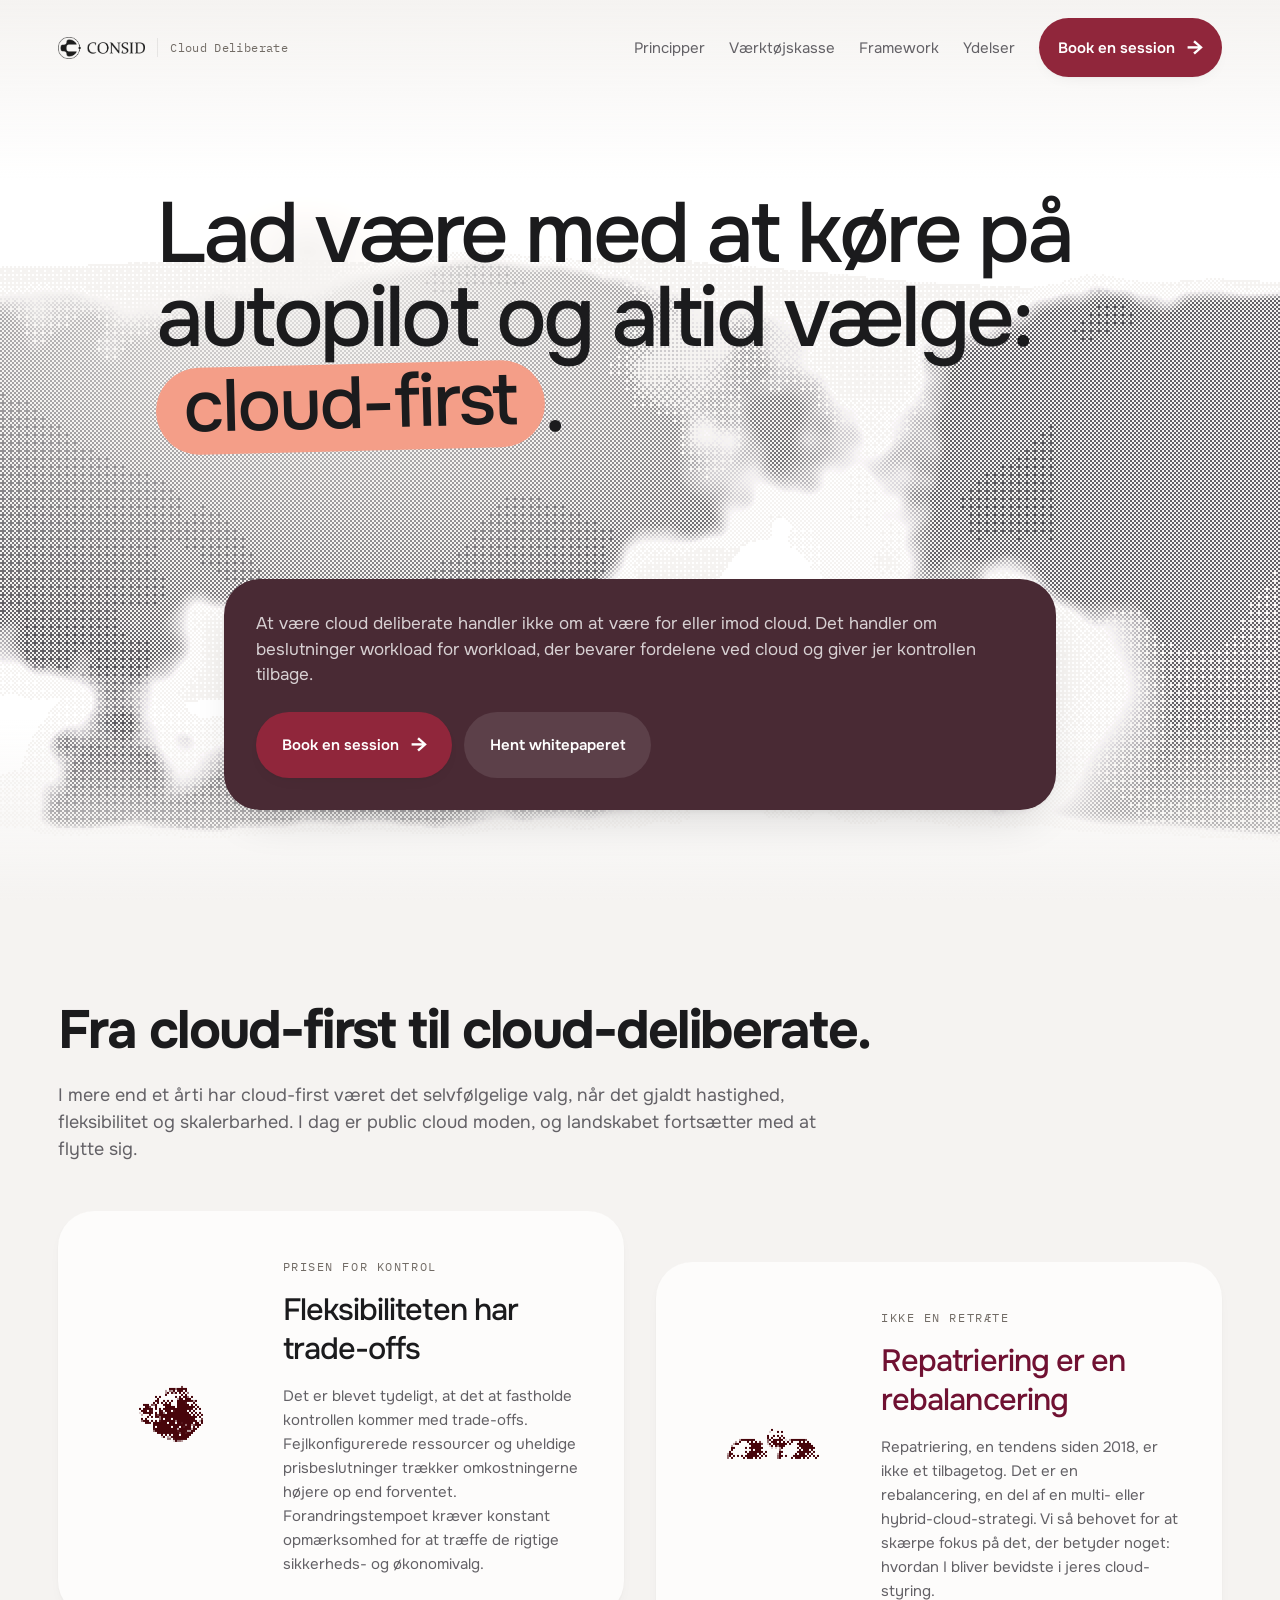
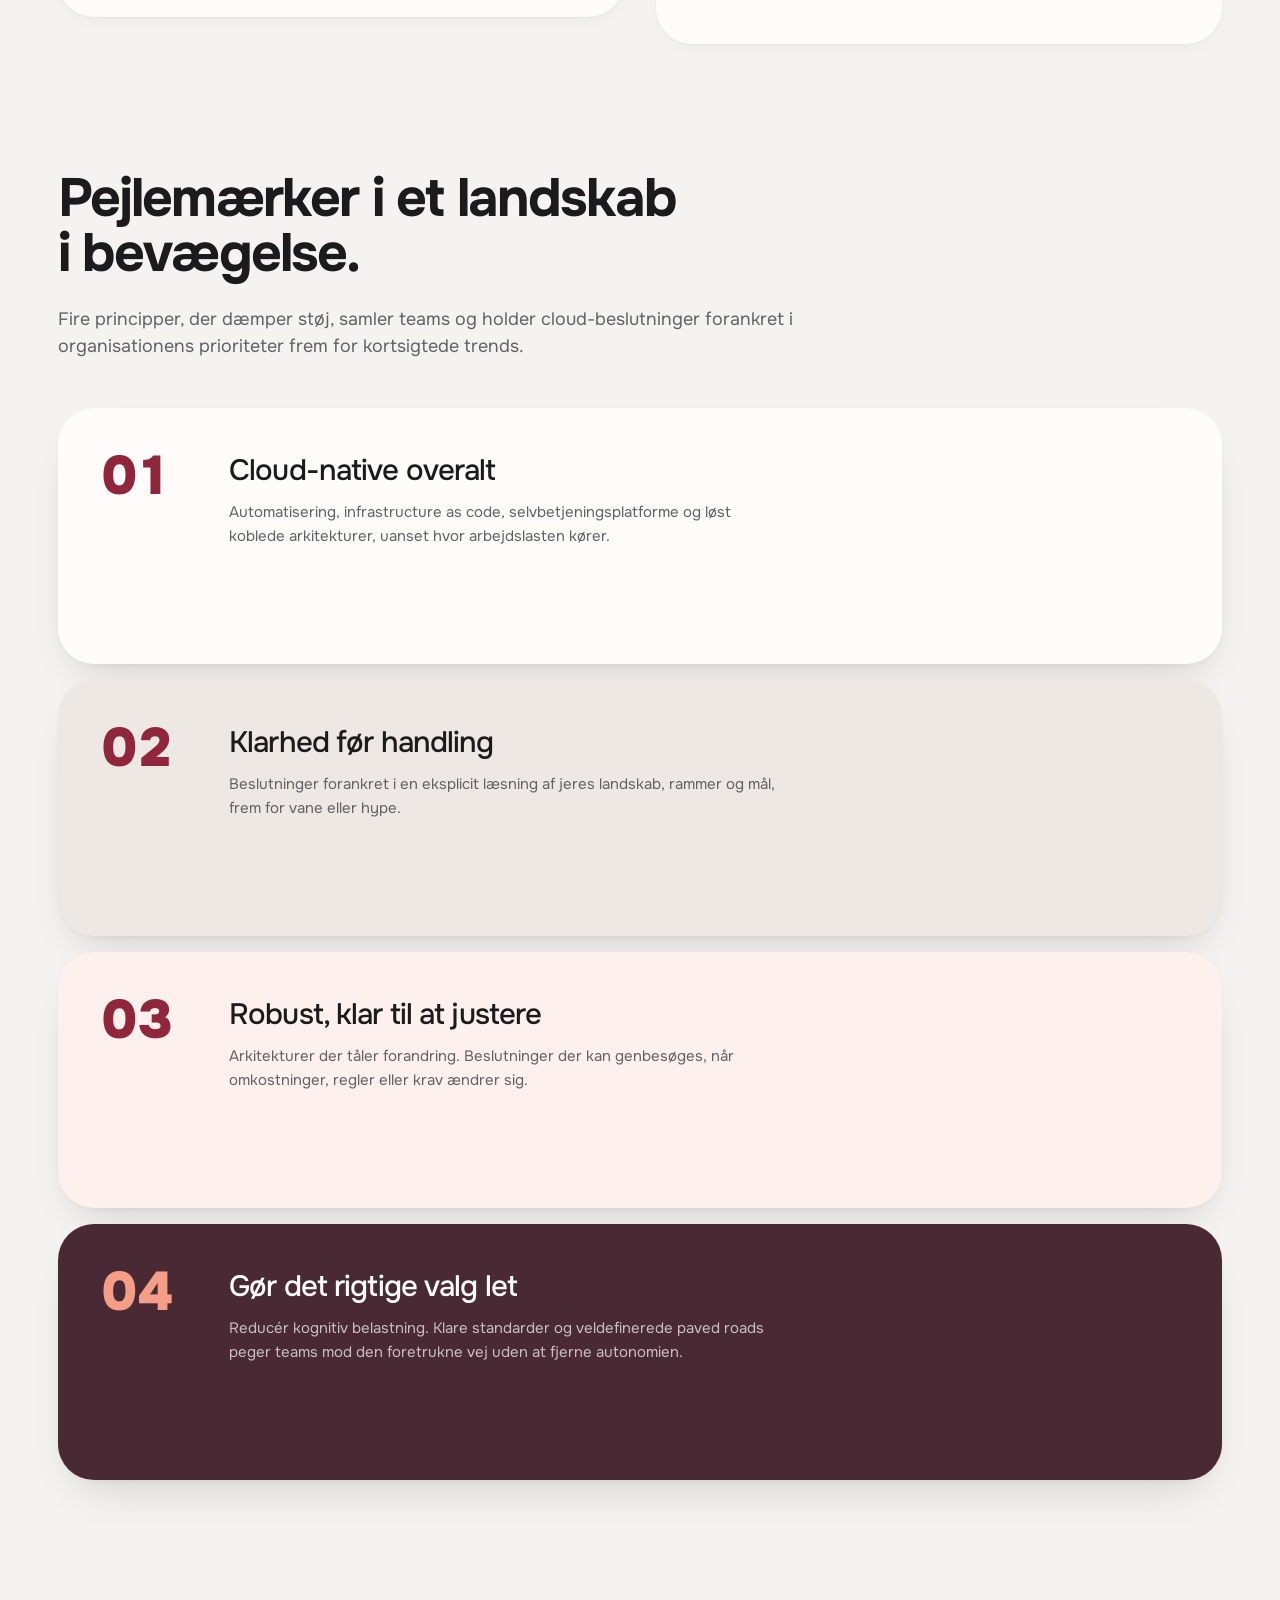
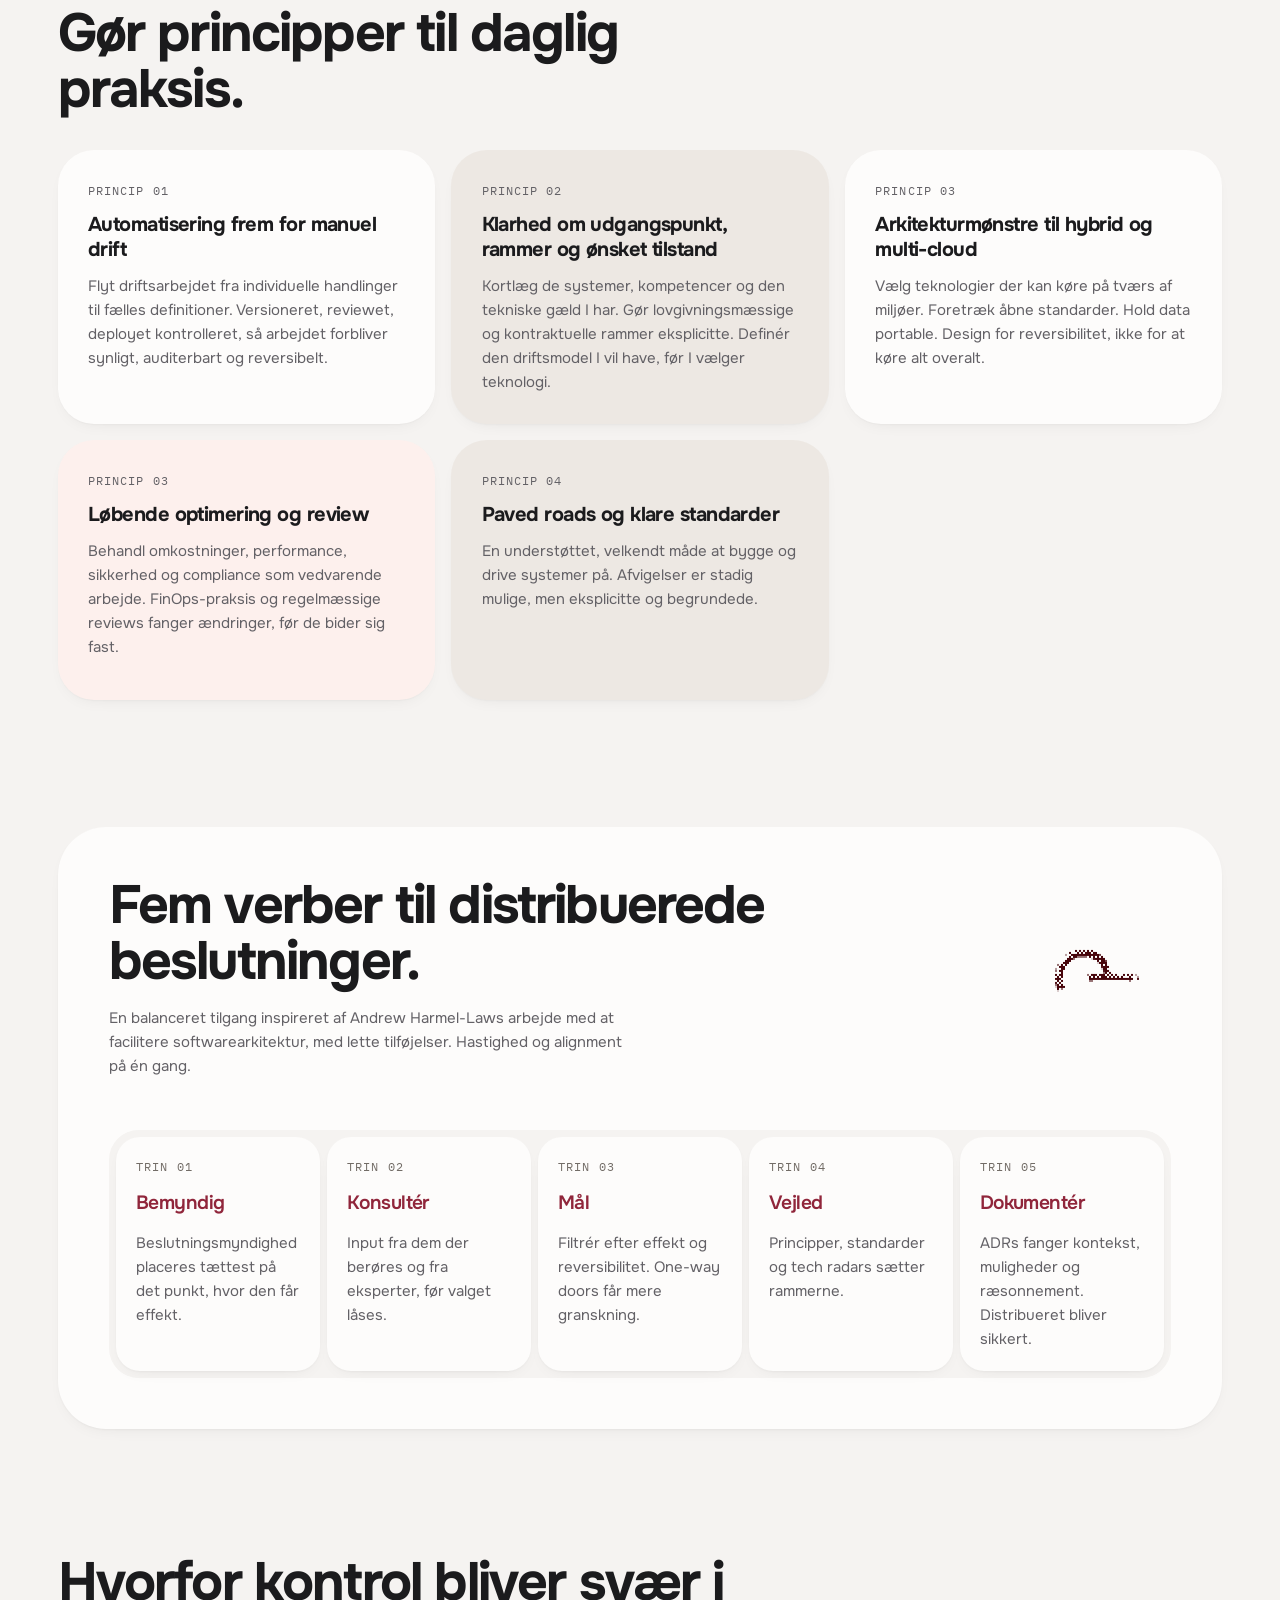
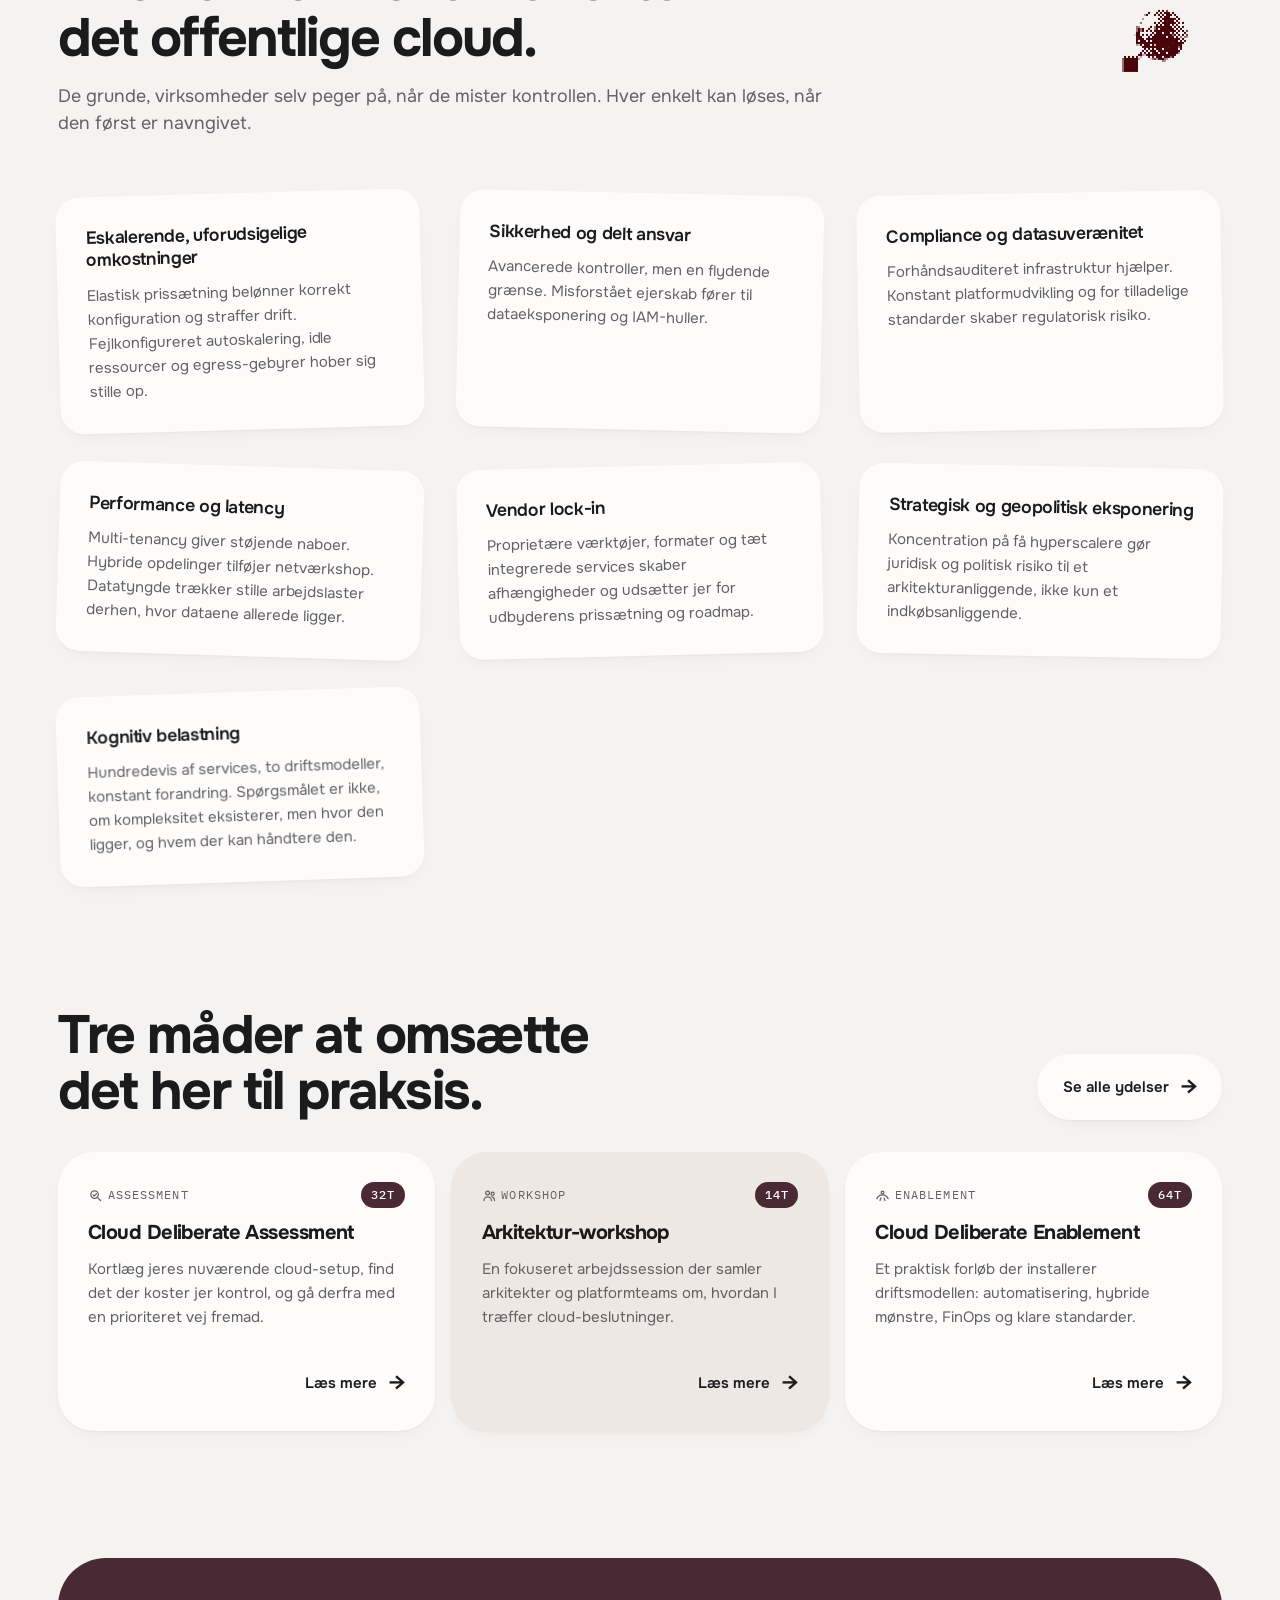
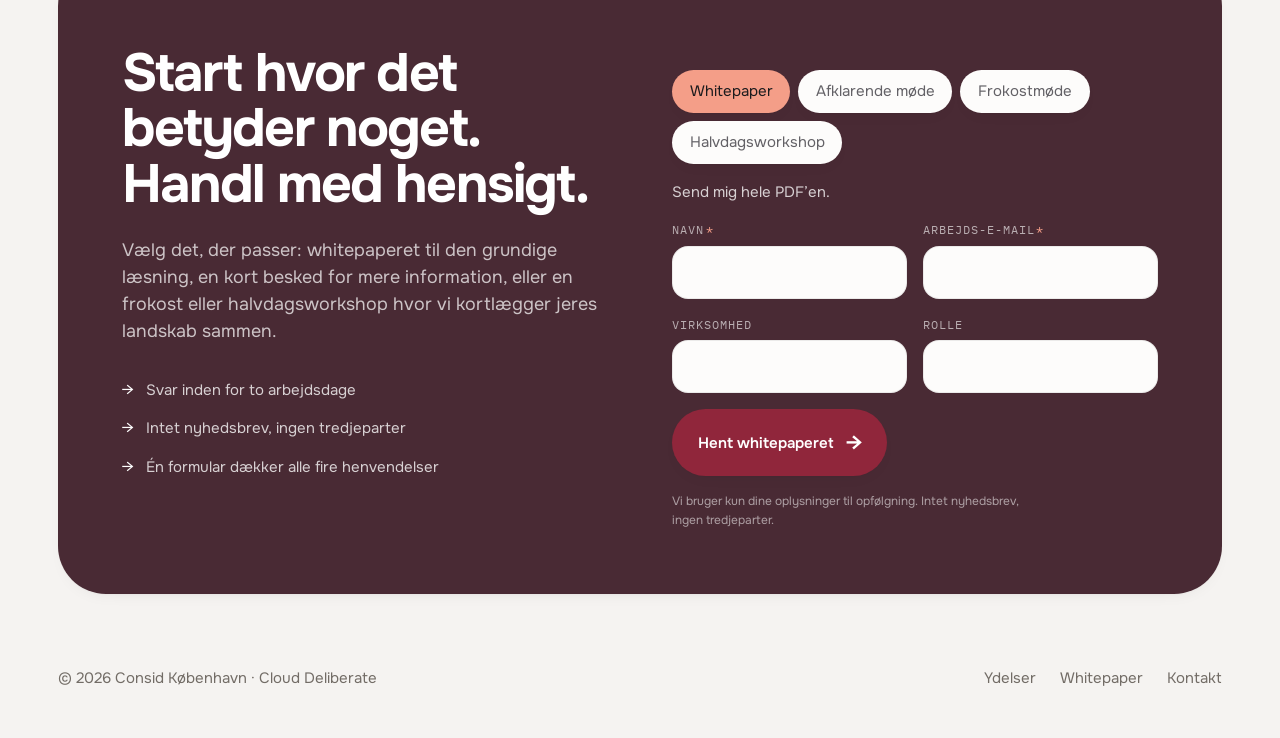
==== index.html @ 61dc0bea "Route every whitepaper link through the lead form The hero button and all five footer links pointed " ====
<!doctype html>
<html lang="da">
<head>
<meta charset="utf-8">
<title>Cloud Deliberate — Consid</title>
<meta name="description" content="At være cloud deliberate handler ikke om at være for eller imod cloud. Det handler om beslutninger workload for workload, der bevarer fordelene ved cloud og giver jer kontrollen tilbage.">
<meta name="viewport" content="width=device-width, initial-scale=1">
<meta name="robots" content="noindex,nofollow">
<link rel="canonical" href="https://frijec.github.io/cloud-deliberate/">
<link rel="icon" type="image/png" href="assets/favicon.png">
<meta name="theme-color" content="#492A34">
<meta property="og:type" content="website">
<meta property="og:site_name" content="Consid">
<meta property="og:title" content="Cloud Deliberate — Consid">
<meta property="og:description" content="At være cloud deliberate handler ikke om at være for eller imod cloud. Det handler om beslutninger workload for workload, der bevarer fordelene ved cloud og giver jer kontrollen tilbage.">
<meta property="og:url" content="https://frijec.github.io/cloud-deliberate/">
<meta property="og:image" content="https://frijec.github.io/cloud-deliberate/assets/og/home.png">
<meta property="og:image:width" content="1200">
<meta property="og:image:height" content="630">
<meta property="og:image:alt" content="Cloud Deliberate — et Consid Denmark-initiativ">
<meta property="og:locale" content="da_DK">
<meta name="twitter:card" content="summary_large_image">
<meta name="twitter:title" content="Cloud Deliberate — Consid">
<meta name="twitter:description" content="At være cloud deliberate handler ikke om at være for eller imod cloud. Det handler om beslutninger workload for workload, der bevarer fordelene ved cloud og giver jer kontrollen tilbage.">
<meta name="twitter:image" content="https://frijec.github.io/cloud-deliberate/assets/og/home.png">
<link rel="preconnect" href="https://fonts.googleapis.com">
<link rel="preconnect" href="https://fonts.gstatic.com" crossorigin>
<link href="https://fonts.googleapis.com/css2?family=Onest:wght@400;500;600;700;900&family=EB+Garamond:wght@500;600&family=IBM+Plex+Mono:wght@400;500&display=swap" rel="stylesheet">
<link rel="stylesheet" href="assets/site.css">
</head>
<body>
<a class="skip-link" href="#main">Spring til indhold</a>
<nav class="nav" id="nav">
  <div class="nav__in">
    <a class="brand" href="#top"><img class="brand__mark" src="assets/brand-mark.png" alt="Consid" width="88" height="22"><span class="brand__sub">Cloud Deliberate</span></a>
    <div class="nav__links">
      <a class="nav__link" href="#principper">Principper</a>
      <a class="nav__link" href="#vaerktoejskasse">Værktøjskasse</a>
      <a class="nav__link" href="#framework">Framework</a>
      <a class="nav__link" href="ydelser/">Ydelser</a>
      <a class="btn btn--primary" href="#kontakt" data-ask="workshop">Book en session <span class="arw">→</span></a>
    </div>
  </div>
</nav>
<main id="main">

<header class="hero" id="top">
  <canvas id="heroClouds" aria-hidden="true"></canvas>
  <div class="hero__fade" aria-hidden="true"></div>
  <div class="hero__headline wrap">
    <h1 data-split>Lad være med at køre på autopilot og altid vælge: <span class="pill">cloud-first</span>.</h1>
  </div>
  <div class="hero__cards wrap">
    <div class="statcard hero__leadcard">
      <p class="lead">At være cloud deliberate handler ikke om at være for eller imod cloud. Det handler om beslutninger workload for workload, der bevarer fordelene ved cloud og giver jer kontrollen tilbage.</p>
      <div class="hero__cta">
        <a class="btn btn--primary" href="#kontakt" data-ask="workshop">Book en session <span class="arw">→</span></a>
        <a class="btn btn--onDark" href="#kontakt" data-ask="whitepaper">Hent whitepaperet</a>
      </div>
    </div>
  </div>
</header>

<section class="stack" id="skiftet">
  <div class="wrap">
    <h2 class="reveal thesis__intro">Fra cloud-first til cloud-deliberate.</h2>
    <p class="lead reveal" style="margin-top:var(--s-5)">I mere end et årti har cloud-first været det selvfølgelige valg, når det gjaldt hastighed, fleksibilitet og skalerbarhed. I dag er public cloud moden, og landskabet fortsætter med at flytte sig.</p>
    <div class="thesis">
      <div class="tcard tcard--a reveal">
        <div class="card-illus" data-illus="drift" aria-hidden="true"></div>
        <div class="tcard__body">
          <span class="mono">Prisen for kontrol</span>
          <h3>Fleksibiliteten har trade-offs</h3>
          <p>Det er blevet tydeligt, at det at fastholde kontrollen kommer med trade-offs. Fejlkonfigurerede ressourcer og uheldige pris&shy;beslutninger trækker omkostningerne højere op end forventet. Forandringstempoet kræver konstant opmærksomhed for at træffe de rigtige sikkerheds- og økonomi&shy;valg.</p>
        </div>
      </div>
      <div class="tcard tcard--b reveal">
        <div class="card-illus" data-illus="repatriate" aria-hidden="true"></div>
        <div class="tcard__body">
          <span class="mono">Ikke en retræte</span>
          <h3>Repatriering er en rebalancering</h3>
          <p>Repatriering, en tendens siden 2018, er ikke et tilbagetog. Det er en rebalancering, en del af en multi- eller hybrid-cloud-strategi. Vi så behovet for at skærpe fokus på det, der betyder noget: hvordan I bliver bevidste i jeres cloud-styring.</p>
        </div>
      </div>
    </div>
  </div>
</section>

<section class="stack" id="principper">
  <div class="wrap">
    <h2 class="reveal" style="max-width:18ch">Pejlemærker i et landskab i bevægelse.</h2>
    <p class="lead reveal" style="margin-top:var(--s-5)">Fire principper, der dæmper støj, samler teams og holder cloud-beslutninger forankret i organisationens prioriteter frem for kortsigtede trends.</p>
    <div class="pstack">
      <article class="pcard" id="princip-1">
        <div class="pcard__n">01</div>
        <div>
          <h3>Cloud-native overalt</h3>
          <p>Automatisering, infrastructure as code, selvbetjeningsplatforme og løst koblede arkitekturer, uanset hvor arbejdslasten kører.</p>
        </div>
      </article>
      <article class="pcard" id="princip-2">
        <div class="pcard__n">02</div>
        <div>
          <h3>Klarhed før handling</h3>
          <p>Beslutninger forankret i en eksplicit læsning af jeres landskab, rammer og mål, frem for vane eller hype.</p>
        </div>
      </article>
      <article class="pcard" id="princip-3">
        <div class="pcard__n">03</div>
        <div>
          <h3>Robust, klar til at justere</h3>
          <p>Arkitekturer der tåler forandring. Beslutninger der kan genbesøges, når omkostninger, regler eller krav ændrer sig.</p>
        </div>
      </article>
      <article class="pcard" id="princip-4">
        <div class="pcard__n">04</div>
        <div>
          <h3>Gør det rigtige valg let</h3>
          <p>Reducér kognitiv belastning. Klare standarder og veldefinerede paved roads peger teams mod den foretrukne vej uden at fjerne autonomien.</p>
        </div>
      </article>
    </div>
  </div>
</section>

<section class="stack" id="vaerktoejskasse">
  <div class="wrap">
    <h2 class="reveal" style="max-width:18ch">Gør principper til daglig praksis.</h2>
    <div class="vgrid">
      <div class="ocard ocard--static reveal">
        <span class="ocard__tag">Princip 01</span>
        <h3>Automatisering frem for manuel drift</h3>
        <p>Flyt driftsarbejdet fra individuelle handlinger til fælles definitioner. Versioneret, reviewet, deployet kontrolleret, så arbejdet forbliver synligt, auditerbart og reversibelt.</p>
      </div>
      <div class="ocard ocard--static reveal">
        <span class="ocard__tag">Princip 02</span>
        <h3>Klarhed om udgangspunkt, rammer og ønsket tilstand</h3>
        <p>Kortlæg de systemer, kompetencer og den tekniske gæld I har. Gør lovgivningsmæssige og kontraktuelle rammer eksplicitte. Definér den driftsmodel I vil have, før I vælger teknologi.</p>
      </div>
      <div class="ocard ocard--static reveal">
        <span class="ocard__tag">Princip 03</span>
        <h3>Arkitekturmønstre til hybrid og multi-cloud</h3>
        <p>Vælg teknologier der kan køre på tværs af miljøer. Foretræk åbne standarder. Hold data portable. Design for reversibilitet, ikke for at køre alt overalt.</p>
      </div>
      <div class="ocard ocard--static reveal">
        <span class="ocard__tag">Princip 03</span>
        <h3>Løbende optimering og review</h3>
        <p>Behandl omkostninger, performance, sikkerhed og compliance som vedvarende arbejde. FinOps-praksis og regelmæssige reviews fanger ændringer, før de bider sig fast.</p>
      </div>
      <div class="ocard ocard--static reveal">
        <span class="ocard__tag">Princip 04</span>
        <h3>Paved roads og klare standarder</h3>
        <p>En understøttet, velkendt måde at bygge og drive systemer på. Afvigelser er stadig mulige, men eksplicitte og begrundede.</p>
      </div>
    </div>
  </div>
</section>

<section class="stack" id="framework">
  <div class="wrap">
    <div class="ladderwrap">
      <div class="sechead">
        <div class="sechead__text">
          <h2 class="reveal">Fem verber til distribuerede beslutninger.</h2>
          <p class="ladder__hint reveal">En balanceret tilgang inspireret af Andrew Harmel-Laws arbejde med at facilitere softwarearkitektur, med lette tilføjelser. Hastighed og alignment på én gang.</p>
        </div>
        <div class="sechead__illus" data-illus="handoff" aria-hidden="true"></div>
      </div>
      <ol class="verbs" role="list">
        <li class="verb reveal" role="listitem"><span class="verb__lab">Trin 01</span><span class="verb__name">Bemyndig</span><p>Beslutningsmyndighed placeres tættest på det punkt, hvor den får effekt.</p></li>
        <li class="verb reveal" role="listitem"><span class="verb__lab">Trin 02</span><span class="verb__name">Konsultér</span><p>Input fra dem der berøres og fra eksperter, før valget låses.</p></li>
        <li class="verb reveal" role="listitem"><span class="verb__lab">Trin 03</span><span class="verb__name">Mål</span><p>Filtrér efter effekt og reversibilitet. One-way doors får mere granskning.</p></li>
        <li class="verb reveal" role="listitem"><span class="verb__lab">Trin 04</span><span class="verb__name">Vejled</span><p>Principper, standarder og tech radars sætter rammerne.</p></li>
        <li class="verb reveal" role="listitem"><span class="verb__lab">Trin 05</span><span class="verb__name">Dokumentér</span><p>ADRs fanger kontekst, muligheder og ræsonnement. Distribueret bliver sikkert.</p></li>
      </ol>
    </div>
  </div>
</section>

<section class="stack" id="baggrund">
  <div class="wrap">
    <div class="sechead">
      <div class="sechead__text">
        <h2 class="reveal">Hvorfor kontrol bliver svær i det offentlige cloud.</h2>
        <p class="lead reveal">De grunde, virksomheder selv peger på, når de mister kontrollen. Hver enkelt kan løses, når den først er navngivet.</p>
      </div>
      <div class="sechead__illus" data-illus="tether" aria-hidden="true"></div>
    </div>
    <div class="scatter">
      <div class="scard reveal">
        <h3 class="scard__h">Eskalerende, uforudsigelige omkostninger</h3>
        <p class="scard__b">Elastisk prissætning belønner korrekt konfiguration og straffer drift. Fejlkonfigureret autoskalering, idle ressourcer og egress-gebyrer hober sig stille op.</p>
      </div>
      <div class="scard reveal">
        <h3 class="scard__h">Sikkerhed og delt ansvar</h3>
        <p class="scard__b">Avancerede kontroller, men en flydende grænse. Misforstået ejerskab fører til dataeksponering og IAM-huller.</p>
      </div>
      <div class="scard reveal">
        <h3 class="scard__h">Compliance og datasuverænitet</h3>
        <p class="scard__b">Forhåndsauditeret infrastruktur hjælper. Konstant platformudvikling og for tilladelige standarder skaber regulatorisk risiko.</p>
      </div>
      <div class="scard reveal">
        <h3 class="scard__h">Performance og latency</h3>
        <p class="scard__b">Multi-tenancy giver støjende naboer. Hybride opdelinger tilføjer netværkshop. Datatyngde trækker stille arbejdslaster derhen, hvor dataene allerede ligger.</p>
      </div>
      <div class="scard reveal">
        <h3 class="scard__h">Vendor lock-in</h3>
        <p class="scard__b">Proprietære værktøjer, formater og tæt integrerede services skaber afhængigheder og udsætter jer for udbyderens prissætning og roadmap.</p>
      </div>
      <div class="scard reveal">
        <h3 class="scard__h">Strategisk og geopolitisk eksponering</h3>
        <p class="scard__b">Koncentration på få hyperscalere gør juridisk og politisk risiko til et arkitekturanliggende, ikke kun et indkøbsanliggende.</p>
      </div>
      <div class="scard reveal">
        <h3 class="scard__h">Kognitiv belastning</h3>
        <p class="scard__b">Hundredevis af services, to driftsmodeller, konstant forandring. Spørgsmålet er ikke, om kompleksitet eksisterer, men hvor den ligger, og hvem der kan håndtere den.</p>
      </div>
    </div>
  </div>
</section>

<section class="stack" id="ydelser">
  <div class="wrap">
    <div class="railhead">
      <div>
        <h2 class="reveal" style="max-width:16ch">Tre måder at omsætte det her til praksis.</h2>
      </div>
      <a class="btn btn--soft reveal" href="ydelser/">Se alle ydelser <span class="arw">→</span></a>
    </div>
    <div class="vgrid">
      <a class="ocard ocard--y reveal" href="ydelser/assessment.html">
        <span class="ocard__top">
          <span class="ocard__tag"><svg class="oicon" viewBox="0 0 24 24" fill="none" stroke="currentColor" stroke-width="2" stroke-linecap="round" stroke-linejoin="round" aria-hidden="true"><circle cx="10.5" cy="10.5" r="6"/><path d="M15 15l5 5"/><path d="M8 11l2 2 3.5-4"/></svg>Assessment</span>
          <span class="hours">32<span class="sr-only"> timer</span><span aria-hidden="true">T</span></span>
        </span>
        <h3>Cloud Deliberate Assessment</h3>
        <p>Kortlæg jeres nuværende cloud-setup, find det der koster jer kontrol, og gå derfra med en prioriteret vej fremad.</p>
        <span class="ocard__foot">
          <span class="ocard__more">Læs mere <span class="arw">→</span></span>
        </span>
      </a>
      <a class="ocard ocard--y reveal" href="ydelser/arkitektur-workshop.html">
        <span class="ocard__top">
          <span class="ocard__tag"><svg class="oicon" viewBox="0 0 24 24" fill="none" stroke="currentColor" stroke-width="2" stroke-linecap="round" stroke-linejoin="round" aria-hidden="true"><circle cx="9" cy="8" r="3"/><path d="M3 20c0-3.3 2.7-6 6-6s6 2.7 6 6"/><circle cx="17" cy="9" r="2.5"/><path d="M15.5 14c2.5.3 4.5 2.4 4.5 6"/></svg>Workshop</span>
          <span class="hours">14<span class="sr-only"> timer</span><span aria-hidden="true">T</span></span>
        </span>
        <h3>Arkitektur-workshop</h3>
        <p>En fokuseret arbejdssession der samler arkitekter og platformteams om, hvordan I træffer cloud-beslutninger.</p>
        <span class="ocard__foot">
          <span class="ocard__more">Læs mere <span class="arw">→</span></span>
        </span>
      </a>
      <a class="ocard ocard--y reveal" href="ydelser/enablement.html">
        <span class="ocard__top">
          <span class="ocard__tag"><svg class="oicon" viewBox="0 0 24 24" fill="none" stroke="currentColor" stroke-width="2" stroke-linecap="round" stroke-linejoin="round" aria-hidden="true"><path d="M3 17c4-8 14-8 18 0"/><path d="M8 20l1.5-4M16 20l-1.5-4"/><circle cx="12" cy="7" r="2.2"/></svg>Enablement</span>
          <span class="hours">64<span class="sr-only"> timer</span><span aria-hidden="true">T</span></span>
        </span>
        <h3>Cloud Deliberate Enablement</h3>
        <p>Et praktisk forløb der installerer driftsmodellen: automatisering, hybride mønstre, FinOps og klare standarder.</p>
        <span class="ocard__foot">
          <span class="ocard__more">Læs mere <span class="arw">→</span></span>
        </span>
      </a>
    </div>
  </div>
</section>

<section class="stack" id="kontakt">
  <div class="wrap">
    <div class="ctacard leadcard reveal">
      <canvas class="ctacard__noise" aria-hidden="true"></canvas>
      <div class="ctacard__content">
        <div class="leadcard__copy">
          <h2>Start hvor det betyder noget. Handl med hensigt.</h2>
          <p class="lead" style="margin-top:var(--s-5)">Vælg det, der passer: whitepaperet til den grundige læsning, en kort besked for mere information, eller en frokost eller halvdagsworkshop hvor vi kortlægger jeres landskab sammen.</p>
          <ul class="leadpoints">
            <li><span class="arw" aria-hidden="true">→</span>Svar inden for to arbejdsdage</li>
            <li><span class="arw" aria-hidden="true">→</span>Intet nyhedsbrev, ingen tredjeparter</li>
            <li><span class="arw" aria-hidden="true">→</span>Én formular dækker alle fire henvendelser</li>
          </ul>
        </div>
        <div class="leadcard__form">
          <form id="leadform" class="leadform" method="POST" data-mailto="anders.bendtsen@consid.com">
            <input type="hidden" name="_subject" value="Cloud Deliberate — ny henvendelse">
            <input type="hidden" name="kilde" value="cloud-deliberate/forside">
            <fieldset class="ask">
              <legend class="ask__legend sr-only">Trin 01 · Hvad ønsker du?</legend>
              <div class="ask__opts">
                <input type="radio" id="ask-whitepaper" name="oenske" value="Whitepaper" checked><label class="opt" for="ask-whitepaper">Whitepaper</label>
                <input type="radio" id="ask-moede" name="oenske" value="Afklarende møde"><label class="opt" for="ask-moede">Afklarende møde</label>
                <input type="radio" id="ask-frokost" name="oenske" value="Frokostmøde"><label class="opt" for="ask-frokost">Frokostmøde</label>
                <input type="radio" id="ask-workshop" name="oenske" value="Halvdagsworkshop"><label class="opt" for="ask-workshop">Halvdagsworkshop</label>
              </div>
              <p class="ask__hint" id="ask-hint" aria-live="polite">Send mig hele PDF&apos;en.</p>
            </fieldset>
            <div class="leadform__grid">
              <div class="field"><label for="lf-name">Navn<abbr title="påkrævet">*</abbr></label><input id="lf-name" name="navn" type="text" autocomplete="name" required></div>
              <div class="field"><label for="lf-email">Arbejds-e-mail<abbr title="påkrævet">*</abbr></label><input id="lf-email" name="email" type="email" autocomplete="email" required></div>
              <div class="field"><label for="lf-company">Virksomhed</label><input id="lf-company" name="virksomhed" type="text" autocomplete="organization"></div>
              <div class="field"><label for="lf-role">Rolle</label><input id="lf-role" name="rolle" type="text" autocomplete="organization-title"></div>
            </div>
            <button class="btn btn--primary" type="submit" id="lf-submit">Hent whitepaperet <span class="arw">→</span></button>
            <p class="leadform__privacy">Vi bruger kun dine oplysninger til opfølgning. Intet nyhedsbrev, ingen tredjeparter.</p>
          </form>
          <p id="lf-status" role="status" hidden></p>
        </div>
      </div>
    </div>
  </div>
</section>

</main>

<footer class="footer">
  <div class="wrap footer__in">
    <div>© 2026 Consid København · Cloud Deliberate</div>
    <div class="footer__links"><a href="ydelser/">Ydelser</a><a href="#kontakt" data-ask="whitepaper">Whitepaper</a><a href="mailto:kenneth.jensen@consid.com">Kontakt</a></div>
  </div>
</footer>
<script type="application/ld+json">
{"@context":"https://schema.org","@graph":[
{"@type":"Organization","name":"Consid","url":"https://frijec.github.io/cloud-deliberate/","logo":"https://frijec.github.io/cloud-deliberate/assets/brand-mark.png"},
{"@type":"WebSite","name":"Cloud Deliberate","url":"https://frijec.github.io/cloud-deliberate/","inLanguage":"da-DK","publisher":{"@type":"Organization","name":"Consid"}}]}
</script>
<script src="assets/site.js"></script>
<script src="assets/herocloud.js"></script>
<script type="module" src="assets/dither.js"></script>
</body>
</html>
---- assets/site.css ----
/* ============================================================
   CONSID · CLOUD DELIBERATE — shared chrome.

   Tokens, reset, nav/footer, card system, CTA card,
   reveal-on-scroll, plus the Ydelse and homepage components.

   Loaded by EVERY page, the homepage included. The sibling site
   (Directed Agentic Delivery) keeps a duplicate of this file
   inline in its index.html and asks for hand-syncing; that has
   already drifted twice (.stack padding, .chip height). One copy
   here instead.

   Token block below is copied verbatim from that site — the two
   are deliberately the same house.
   ============================================================ */
:root{
  --ink-900:#141416;
  --ink-800:#1B1B1D;
  --ink-700:#2C2C31;
  --ink-600:#414147;
  --graphite:#636166;
  --stone:#726C66;

  --air:#F5F3F1;
  --surface:#FDFCFB;
  --sand:#EDE8E3;
  --blush:#FDF0ED;

  --crimson:#90263B;
  --crimson-700:#75182C;
  --plum:#492A34;
  --plum-tint:color-mix(in srgb, var(--plum), white 22%);
  --wine:#701132;
  --coral:#F49E88;
  --hairline:rgba(27,27,29,.08);

  --font-display:"Onest","Helvetica Neue",Helvetica,Arial,sans-serif;
  --font-body:"Onest","Helvetica Neue",Helvetica,Arial,sans-serif;
  --font-mono:"IBM Plex Mono",ui-monospace,"SF Mono",Menlo,monospace;
  --font-wordmark:"EB Garamond","Times New Roman",serif;

  --t-display:clamp(2.57rem,6.66vw,5.85rem);
  --t-h2:clamp(2rem,4.2vw,3.6rem);
  --t-h3:clamp(1.2rem,1.7vw,1.5rem);
  --t-lead:clamp(1.0625rem,1.4vw,1.3rem);
  --t-body:1.0625rem;
  --t-small:.9375rem;
  --t-micro:.75rem;

  --s-1:.25rem;--s-2:.5rem;--s-3:.75rem;--s-4:1rem;--s-5:1.5rem;
  --s-6:2rem;--s-7:3rem;--s-8:4rem;--s-9:6rem;--s-10:8rem;

  --r-xs:10px; --r-sm:16px; --r-md:24px; --r-lg:36px; --r-xl:48px; --r-pill:999px;

  --lift-1:0 1px 2px rgba(20,20,22,.03), 0 6px 18px -10px rgba(20,20,22,.10);
  --lift-2:0 2px 5px rgba(20,20,22,.04), 0 22px 48px -22px rgba(20,20,22,.20);

  --ease-out:cubic-bezier(.19,.72,.28,1);
  --ease-spring:cubic-bezier(.34,1.32,.48,1);
  --d-fast:150ms;--d-base:260ms;--d-slow:520ms;

  --measure:64ch;
  --gutter:clamp(1.1rem,4.5vw,4rem);
  --maxw:1300px;
}

*,*::before,*::after{box-sizing:border-box}
html{-webkit-text-size-adjust:100%;scroll-behavior:smooth}
body{
  margin:0;background:var(--air);color:var(--ink-800);
  font-family:var(--font-body);font-size:var(--t-body);line-height:1.6;
  -webkit-font-smoothing:antialiased;font-synthesis-weight:none;overflow-x:hidden;
}
h1,h2,h3,h4{font-family:var(--font-display);margin:0;font-weight:600;letter-spacing:-.026em}
h1{font-size:var(--t-display);line-height:.99;letter-spacing:-.042em;font-weight:500}
h2{font-size:var(--t-h2);line-height:1.04;letter-spacing:-.034em;font-weight:700}
h3{font-size:var(--t-h3);line-height:1.25;font-weight:500}
p{margin:0}
a{color:inherit}
img,svg{display:block;max-width:100%}
button{font:inherit;color:inherit;background:none;border:0;cursor:pointer}
:focus-visible{outline:2px solid var(--crimson);outline-offset:3px;border-radius:6px}

/* Visually hidden but still announced — used for the hours badge's
   unit word and the hours table's caption. clip-path (not the old
   clip) and white-space:nowrap so the text isn't re-wrapped into a
   1px column before it's read. */
.sr-only{position:absolute;width:1px;height:1px;padding:0;margin:-1px;
  overflow:hidden;clip-path:inset(50%);white-space:nowrap;border:0}

/* Off-screen until focused, rather than display:none — a display:none
   skip link can't ever receive keyboard focus in the first place. */
.skip-link{
  position:absolute;top:var(--s-4);left:var(--s-4);z-index:1000;
  transform:translateY(-150%);
  background:var(--ink-800);color:#fff;padding:.85rem 1.4rem;
  border-radius:var(--r-md);text-decoration:none;white-space:nowrap;
  font-size:var(--t-small);font-weight:600;
  transition:transform var(--d-fast) var(--ease-out);
}
.skip-link:focus{transform:translateY(0)}

.wrap{max-width:var(--maxw);margin-inline:auto;padding-inline:var(--gutter)}
.stack{padding-top:clamp(3.5rem,8vw,7rem);padding-bottom:clamp(1rem,2vw,1.5rem)}
/* A section continuing the one above it, rather than opening the page. */
.stack--cont{padding-top:clamp(2.25rem,4.5vw,3.75rem)}
.lead{font-size:var(--t-lead);line-height:1.5;color:var(--graphite);max-width:var(--measure)}
.mono{font-family:var(--font-mono);font-size:var(--t-micro);letter-spacing:.13em;text-transform:uppercase}

/* Every mono label on this site is written mixed-case in the HTML and
   uppercased here. Typing the caps into the source makes VoiceOver
   spell short Danish words out letter by letter. */

/* Buttons ------------------------------------------------ */
.btn{
  display:inline-flex;align-items:center;gap:var(--s-3);
  padding:.95rem 1.6rem;border-radius:var(--r-pill);
  font-size:var(--t-small);font-weight:600;text-decoration:none;white-space:nowrap;
  transition:background-color var(--d-fast) var(--ease-out),
             color var(--d-fast) var(--ease-out),
             box-shadow var(--d-base) var(--ease-out),
             transform var(--d-base) var(--ease-spring);
}
/* The halftone arrow: a radial-gradient dot field clipped to the glyph,
   so the site's dither texture shows up even in a text arrow. */
.arw{
  font-size:1.5em;
  background-image:radial-gradient(var(--ink-800) 65%, transparent 70%);
  background-size:2px 2px;background-position:center;
  -webkit-background-clip:text;background-clip:text;color:transparent;
}
/* Anywhere the arrow sits on a dark ground it has to re-dither in white
   — the default --ink-800 dots are invisible on plum. */
.btn--primary .arw,
.ydelse__head .arw,
.leadcard .arw,
.nextup .arw{background-image:radial-gradient(#fff 65%, transparent 70%)}
.btn .arw{transition:transform var(--d-base) var(--ease-spring)}
.btn:hover{transform:translateY(-2px)}
.btn:hover .arw{transform:translateX(5px)}
.btn:active{transform:translateY(0)}
.btn--primary{background:var(--crimson);color:#fff;box-shadow:var(--lift-1)}
.btn--primary:hover{background:var(--crimson-700);box-shadow:var(--lift-2)}
.btn--soft{background:var(--surface);color:var(--ink-800);box-shadow:var(--lift-1)}
.btn--soft:hover{box-shadow:var(--lift-2)}
.btn--onDark{background:rgba(255,255,255,.1);color:#fff}
.btn--onDark:hover{background:rgba(255,255,255,.18)}
.btn:disabled,.btn[aria-disabled="true"]{opacity:.5;cursor:default;pointer-events:none}

/* NAV ---------------------------------------------------- */
.nav{position:sticky;top:0;z-index:50}
.nav::before{
  content:"";position:absolute;inset:-1px 0 0;
  backdrop-filter:blur(16px) saturate(1.4);-webkit-backdrop-filter:blur(16px) saturate(1.4);
  background-image:linear-gradient(to bottom, rgba(245,243,241,.8) 0%, rgba(245,243,241,0) 100%);
  mask-image:linear-gradient(to bottom, #000 0%, #000 45%, transparent 100%);
  -webkit-mask-image:linear-gradient(to bottom, #000 0%, #000 45%, transparent 100%);
  pointer-events:none;opacity:0;transition:opacity var(--d-base) var(--ease-out);
}
.nav[data-stuck="true"]::before{opacity:1}
.nav__in{
  position:relative;z-index:1;
  display:flex;align-items:center;gap:var(--s-5);
  padding:1.15rem var(--gutter);
}
.brand{display:flex;align-items:center;gap:var(--s-3);text-decoration:none;flex:none}
.brand__mark{height:22px;width:auto;display:block;transition:filter var(--d-fast) var(--ease-out)}
.brand__sub{font-family:var(--font-mono);font-size:var(--t-micro);color:var(--stone);letter-spacing:.03em;padding-left:var(--s-3);border-left:1px solid var(--hairline);transition:color var(--d-fast) var(--ease-out),border-color var(--d-fast) var(--ease-out)}
.nav__links{display:flex;gap:var(--s-5);margin-left:auto;align-items:center}
.nav__link{text-decoration:none;font-size:var(--t-small);color:var(--graphite);transition:color var(--d-fast) var(--ease-out)}
.nav__link:hover{color:var(--ink-800)}
.nav .btn{padding:.7rem 1.2rem}
@media (max-width:900px){.nav__links .nav__link{display:none} .brand__sub{display:none}}

/* Nav-on-dark variant — for pages whose top section is a plum band
   (the Ydelse pages): the nav overlays that band as a transparent bar
   with a white logo/label, then reverts to the standard in-flow blurred
   nav the moment the page scrolls past it. site.js drives the toggle by
   measuring .ydelse__head, so that class name must not be renamed. */
.nav--onDark{position:fixed;top:0;left:0;right:0}
.nav--onDark:not([data-stuck="true"]) .brand__mark{filter:brightness(0) invert(1)}
.nav--onDark:not([data-stuck="true"]) .brand__sub{color:rgba(255,255,255,.65);border-left-color:rgba(255,255,255,.3)}
.nav--onDark:not([data-stuck="true"]) .nav__link{color:rgba(255,255,255,.85)}
.nav--onDark:not([data-stuck="true"]) .nav__link:hover{color:#fff}

/* CARD system -------------------------------------------- */
/* No horizontal rail here: three offerings and no article archive means
   the scroll-snap rail, its edge mask, the filter chips and initRail's
   FLIP reflow are all machinery with nothing to do. Cards live in a
   plain grid. */
.ocard{
  background:var(--surface);border-radius:var(--r-lg);padding:clamp(1.4rem,2.6vw,1.9rem);
  display:flex;flex-direction:column;gap:var(--s-3);text-decoration:none;min-height:260px;
  box-shadow:var(--lift-1);
  transition:transform var(--d-base) var(--ease-out),box-shadow var(--d-base) var(--ease-out);
}
.ocard:hover{transform:translateY(-6px);box-shadow:var(--lift-2)}
.ocard:active{transform:scale(.97)}
.ocard:nth-child(3n+2){background:var(--sand)}
.ocard:nth-child(5n+4){background:var(--blush)}
.ocard__tag{display:flex;align-items:center;gap:.4em;font-family:var(--font-mono);font-size:var(--t-micro);letter-spacing:.09em;text-transform:uppercase;color:var(--graphite)}
.oicon{width:15px;height:15px;flex:none;stroke:currentColor}
.ocard :is(h2,h3){font-size:1.25rem;letter-spacing:-.028em;font-weight:700;line-height:1.25;transition:color var(--d-fast) var(--ease-out)}
.ocard:hover :is(h2,h3){color:var(--wine)}
.ocard p{font-size:var(--t-small);color:var(--graphite);line-height:1.6}
.ocard__foot{margin-top:auto;display:flex;align-items:center;gap:var(--s-3);font-size:var(--t-small);font-weight:600;padding-top:var(--s-4)}
.ocard__foot .arw{transition:transform var(--d-base) var(--ease-spring)}
.ocard:hover .ocard__foot .arw{transform:translateX(5px)}

/* Offering cards — where the sibling site puts a 0/1/2/3 niveau meter,
   this site puts an effort figure and an audience line. Those are the
   two things a reader uses to decide "is this the one for us?".

   These small mono labels are --graphite, not --stone. --stone on
   --sand measures 4.26:1, under the 4.5:1 AA minimum for text this
   size, and every card row that lands on sand would fail — as the
   same pairing does on the sibling site. --graphite clears it on
   sand (5.03), air, blush and surface alike. */
.ocard__top{display:flex;align-items:center;gap:var(--s-3);justify-content:space-between}
/* Plum on white (12.3:1) so it reads as a hard fact, not a soft label. */
.hours{flex:none;font-family:var(--font-mono);font-size:var(--t-micro);font-weight:500;
  letter-spacing:.08em;line-height:1;padding:.42rem .62rem;border-radius:var(--r-pill);
  background:var(--plum);color:#fff;font-variant-numeric:tabular-nums}
.ocard--y .ocard__foot{flex-direction:column;align-items:stretch;gap:var(--s-3)}
.ocard__aud{font-family:var(--font-mono);font-size:var(--t-micro);letter-spacing:.09em;
  text-transform:uppercase;color:var(--graphite);line-height:1.5;font-weight:400;overflow-wrap:anywhere}
.ocard__phases{font-family:var(--font-mono);font-size:var(--t-micro);letter-spacing:.09em;
  text-transform:uppercase;color:var(--graphite);line-height:1.5;font-weight:400;overflow-wrap:anywhere}
.ocard__more{display:flex;align-items:center;justify-content:flex-end;gap:var(--s-3);
  font-weight:600;margin-top:var(--s-2)}

.vgrid{display:grid;grid-template-columns:repeat(3,minmax(0,1fr));gap:var(--s-4);margin-top:var(--s-6)}
@media (max-width:880px){.vgrid{grid-template-columns:repeat(2,minmax(0,1fr))}}
@media (max-width:640px){.vgrid{grid-template-columns:1fr}}

/* CTA + FOOTER -------------------------------------------- */
.ctacard{
  background:var(--plum);color:#fff;border-radius:var(--r-xl);padding:clamp(1.9rem,5vw,4.5rem);
  box-shadow:var(--lift-1);text-align:center;position:relative;overflow:hidden;
}
.ctacard__noise{position:absolute;inset:0;width:100%;height:100%;display:block;pointer-events:none}
@media (prefers-reduced-motion:reduce){.ctacard__noise{display:none}}
.ctacard__content{position:relative;z-index:1}
.ctacard h2{max-width:18ch;margin-inline:auto;margin-top:var(--s-5)}
.ctacard .lead{margin-inline:auto;margin-top:var(--s-5);text-align:center;color:rgba(255,255,255,.72)}
.ctacard__actions{display:flex;gap:var(--s-3);flex-wrap:wrap;justify-content:center;margin-top:var(--s-7)}
.footer{padding-block:var(--s-7)}
.footer__in{display:flex;flex-wrap:wrap;gap:var(--s-5);justify-content:space-between;align-items:center;font-size:var(--t-small);color:var(--stone)}
.footer__links{display:flex;gap:var(--s-5)}
.footer__links a{text-decoration:none;transition:color var(--d-fast) var(--ease-out)}
.footer__links a:hover{color:var(--ink-800)}

/* REVEAL --------------------------------------------------- */
/* Transition lives on .is-in, not on .reveal — so the hidden state is
   applied at first paint without animating into it. */
.reveal{opacity:0;transform:translateY(16px)}
.reveal.is-in{opacity:1;transform:none;transition:opacity var(--d-slow) var(--ease-out),transform var(--d-slow) var(--ease-out)}
.word{display:inline-block;opacity:0;transform:translateY(.5em)}
.word.is-in{opacity:1;transform:none;transition:opacity 460ms var(--ease-out),transform 460ms var(--ease-out)}

/* ============================================================
   YDELSE DETAIL PAGES
   ============================================================ */

/* The plum band the nav overlays. site.js measures THIS element to flip
   .nav--onDark back to the light nav, so the class name is load-bearing. */
.ydelse__head{position:relative;z-index:0;overflow:hidden;background:var(--plum);
  border-radius:0 0 var(--r-xl) var(--r-xl);
  padding-top:clamp(6.5rem,12vw,8.5rem);padding-bottom:clamp(2.5rem,6vw,4rem)}
.ydelse__head h1{color:#fff}
.ydelse__head .lead{color:rgba(255,255,255,.78)}
.backlink{display:inline-flex;align-items:center;gap:var(--s-2);text-decoration:none;
  font-family:var(--font-mono);font-size:var(--t-micro);letter-spacing:.13em;
  text-transform:uppercase;color:rgba(255,255,255,.7);margin-bottom:var(--s-6);
  transition:color var(--d-fast) var(--ease-out)}
.backlink:hover{color:#fff}
.backlink .arw{transition:transform var(--d-base) var(--ease-spring)}
.backlink:hover .arw{transform:translateX(-5px)}
.ydelse__meta{display:flex;gap:var(--s-6);flex-wrap:wrap;align-items:center;
  justify-content:space-between;margin-top:var(--s-7)}
.ydelse__kicker{display:flex;align-items:center;gap:.5em;font-family:var(--font-mono);
  font-size:var(--t-micro);letter-spacing:.09em;text-transform:uppercase;color:rgba(255,255,255,.7)}
/* .55 is the floor for small text on --plum: the sibling site measured
   rgba(255,255,255,.4) at 3.37:1 (fails AA) and .55 at 4.98:1 (passes).
   .62 sits comfortably above it. overflow-wrap because
   "PLATFORM-ANSVARLIGE" is one unbreakable token. */
.ydelse__aud{font-family:var(--font-mono);font-size:var(--t-micro);letter-spacing:.09em;
  text-transform:uppercase;color:rgba(255,255,255,.62);overflow-wrap:anywhere;max-width:38ch}

/* Sized off the viewport, not the header's own box, so it overflows on
   every side and reads as running behind the H1 rather than beside it.
   z-index:-1 keeps the header text above; the header's overflow:hidden
   crops the bleed. Hidden below 900px rather than fighting the H1. */
.ydelse__illus{
  position:absolute;z-index:-1;top:50%;left:50%;
  transform:translate(-42%,-50%);
  width:clamp(900px,95vw,1900px);
  height:clamp(900px,95vw,1900px);
  pointer-events:none;
}
.ydelse__illus canvas{display:block;width:100%;height:100%}
@media (max-width:900px){.ydelse__illus{display:none}}

/* A framing sentence that introduces a section, not a section title.
   Full --t-h2 (up to 3.6rem) on a whole sentence shouts; this sits
   between h2 and h3 and takes a wider measure. */
.h2--sub{font-size:clamp(1.35rem,2.5vw,2.05rem);letter-spacing:-.028em;
  line-height:1.2;font-weight:500;max-width:34ch}

/* Three-up cell block — used twice per detail page, for the "Hvad er
   målet?" goals and the "Næste skridt" reassurances. Same shape of
   content both times: a short heading and one sentence. */
.trio{display:grid;grid-template-columns:repeat(3,minmax(0,1fr));gap:var(--s-4);
  margin-top:clamp(1.5rem,3vw,2.25rem)}
@media (max-width:820px){.trio{grid-template-columns:1fr}}
.trio__cell{background:var(--surface);border-radius:var(--r-md);
  padding:clamp(1.25rem,2.4vw,1.75rem);min-width:0;box-shadow:var(--lift-1)}
.trio__cell:nth-child(3){background:var(--blush)}
.trio__cell h3{font-family:var(--font-mono);font-size:var(--t-micro);font-weight:500;
  letter-spacing:.11em;text-transform:uppercase;color:var(--wine)}
.trio__cell p{margin-top:var(--s-3);font-size:var(--t-small);line-height:1.6;color:var(--graphite)}

/* Phase timeline ----------------------------------------- */
/* .phases and .verbs carry an explicit role="list", and their items
   role="listitem", because display:grid / display:flex on an <li>
   replaces list-item — which drops both the marker and the implicit
   listitem role. With list-style:none on top of that, Safari and
   VoiceOver stop announcing the group as a list at all. */
/* Deliberately NOT the sticky .pstack: that hardcodes five nth-child
   offsets, and these pages carry 3, 4 and 5 phases. A sticky stack of
   tall cards carrying bullet lists occludes the page anyway.
   No connecting rule between phases — space and the tabular numerals do
   the dividing, per the house rule against structural hairlines. */
.phases{list-style:none;margin:clamp(2rem,4vw,3rem) 0 0;padding:0;
  display:flex;flex-direction:column;gap:var(--s-4)}
/* min-width:0 — .phase is a flex child of .phases now that the number
   is no longer a separate grid column; without it a long unbreakable
   word can hold the card open past the viewport, the same failure
   977eb7d fixed elsewhere on the site. */
.phase{background:var(--surface);border-radius:var(--r-lg);min-width:0;
  padding:clamp(1.6rem,3.4vw,2.75rem);box-shadow:var(--lift-1);position:relative}
.phase:nth-child(even){background:var(--sand)}
/* One dithered mark per fase, top-right. Absolutely positioned rather
   than a flex sibling so the meta/title/points column keeps its own
   flow; the heading's max-width leaves it room at every width that
   shows it. Dropped under 640px, where the card is a single narrow
   column and the mark would push the title down. */
.phase__illus{position:absolute;top:clamp(1.1rem,2.4vw,1.8rem);right:clamp(1.1rem,2.4vw,1.8rem);
  width:clamp(96px,10vw,124px);height:clamp(96px,10vw,124px);border-radius:8px;overflow:hidden}
.phase__illus canvas{display:block;width:100%;height:100%}
.phase h3,.phase__meta{max-width:calc(100% - clamp(96px,10vw,124px) - var(--s-4))}
@media (max-width:640px){.phase__illus{display:none} .phase h3,.phase__meta{max-width:none}}

/* Journey rail ------------------------------------------- */
/* Above 900px the phases run as chapters beside a sticky rail: a dotted
   track with one station per fase and an hour count that accumulates as
   you read down. site.js drives is-active / is-done and the fill height.
   Each card keeps its own mark; the rail only carries the storyline.
   The chapters are spaced well apart so the journey has scroll to
   travel through, and the rail has time to move with it. The dotted
   track is a halftone field (the same radial-gradient trick as .arw),
   not a hairline. */
.journey{display:grid;grid-template-columns:minmax(140px,180px) minmax(0,1fr);
  gap:clamp(2rem,5vw,5rem);align-items:start;margin-top:clamp(2rem,4vw,3rem)}
.journey .phases{margin-top:0}
.journey__rail{position:sticky;top:calc(var(--nav-h,76px) + 2rem);
  display:flex;flex-direction:column;gap:var(--s-6)}
.journey__track{position:relative;height:clamp(200px,34vh,340px);padding-left:1.6rem;margin-left:var(--s-2)}
.journey__track::before{content:"";position:absolute;left:0;top:0;bottom:0;width:6px;
  background-image:radial-gradient(var(--stone) 55%,transparent 62%);background-size:3px 3px;opacity:.3}
.journey__fill{position:absolute;left:0;top:0;width:6px;height:0;
  background-image:radial-gradient(var(--crimson) 65%,transparent 70%);background-size:3px 3px;
  transition:height var(--d-slow) var(--ease-out)}
.journey__stations{list-style:none;margin:0;padding:0;height:100%;
  display:flex;flex-direction:column;justify-content:space-between}
.journey__stations li{position:relative;font-family:var(--font-mono);font-size:var(--t-micro);
  letter-spacing:.09em;line-height:1;color:var(--stone);transition:color var(--d-base) var(--ease-out)}
.journey__stations li::before{content:"";position:absolute;left:calc(-1.6rem - 3px);top:50%;
  width:12px;height:12px;transform:translateY(-50%) rotate(45deg);
  background:var(--air);border:2px solid var(--stone);opacity:.5;
  transition:transform var(--d-base) var(--ease-spring),background-color var(--d-base) var(--ease-out),
             border-color var(--d-base) var(--ease-out),opacity var(--d-base) var(--ease-out)}
.journey__stations li.is-done,.journey__stations li.is-active{color:var(--crimson)}
.journey__stations li.is-done::before,.journey__stations li.is-active::before{
  background:var(--crimson);border-color:var(--crimson);opacity:1}
.journey__stations li.is-active::before{transform:translateY(-50%) rotate(45deg) scale(1.35)}
.journey__hours{font-family:var(--font-mono);font-size:var(--t-micro);letter-spacing:.09em;
  text-transform:uppercase;color:var(--graphite);margin-left:var(--s-2)}
.journey__hours b{color:var(--crimson);font-weight:700;font-variant-numeric:tabular-nums}
/* The story's two bookends: where you stand on day 0 and what you hold
   at the end. No card and no background, so they read as narration
   around the chapters rather than as two more chapters — but set with
   their own weight: the label in the display face at the fase-title
   size, led by a station diamond that ties them to the rail's track,
   and the sentence at lead size beneath. Held clear of the cards by a
   gap of their own. */
.journey__bookend{display:block;padding-inline:clamp(1.6rem,3.4vw,2.75rem);
  color:var(--graphite);font-size:var(--t-lead);line-height:1.5;max-width:44ch}
.journey__bookend .mono{display:flex;align-items:center;gap:.55em;margin-bottom:var(--s-3);
  font-family:var(--font-display);font-size:clamp(1.3rem,2.3vw,1.9rem);font-weight:700;
  letter-spacing:-.03em;text-transform:none;color:var(--crimson);font-variant-numeric:tabular-nums}
.journey__bookend .mono::before{content:"";flex:none;width:11px;height:11px;
  transform:rotate(45deg);background:var(--crimson)}
.journey__bookend--start{margin-top:var(--s-4);margin-bottom:clamp(3rem,9vh,5.5rem)}
.journey__bookend--end{margin-top:clamp(3rem,9vh,5.5rem)}
@media (max-width:900px){.journey__bookend--start{margin-bottom:var(--s-7)} .journey__bookend--end{margin-top:var(--s-7)}}
@media (min-width:901px){.journey .phases{gap:clamp(4rem,16vh,10rem)}}
@media (max-width:900px){.journey{display:block} .journey__rail{display:none}
  .journey .phases{margin-top:0}}
.phase__meta{font-family:var(--font-mono);font-size:var(--t-micro);letter-spacing:.09em;
  text-transform:uppercase;color:var(--graphite);overflow-wrap:anywhere}
/* Number and title on one line — the number is an inline span inside
   the <h3> rather than a separate oversized display digit in its own
   column, so it reads as part of the heading, not a competing element. */
.phase h3{font-size:clamp(1.3rem,2.3vw,1.9rem);letter-spacing:-.03em;font-weight:500;margin-top:var(--s-2)}
.phase__n{font-weight:900;color:var(--crimson);font-variant-numeric:tabular-nums}
.phase__points{margin-top:var(--s-4);padding-left:1.1em;display:flex;flex-direction:column;gap:var(--s-2)}
.phase__points li{color:var(--graphite);font-size:var(--t-small);line-height:1.6;max-width:56ch}

/* Hours table -------------------------------------------- */
/* table-layout:fixed + <colgroup> is this component's min-width:0. Under
   the default auto layout a table's min-content width is a hard floor no
   cell property can lower — which is exactly how tables overflow narrow
   screens. Fixed tracks plus overflow-wrap on the cells means a long
   Danish compound breaks instead of widening the table, so this never
   needs a horizontal scroll region. */
.htable{background:var(--surface);border-radius:var(--r-lg);box-shadow:var(--lift-1);
  padding:clamp(1rem,2.4vw,1.75rem);margin-top:clamp(2rem,4vw,3rem)}
.htable table{width:100%;table-layout:fixed;border-collapse:separate;border-spacing:0}
.htable__c1{width:34%}
.htable__c3{width:5.5rem}
.htable th,.htable td{text-align:left;vertical-align:baseline;
  padding:var(--s-3);overflow-wrap:anywhere;hyphens:auto}
.htable thead th{font-family:var(--font-mono);font-size:var(--t-micro);font-weight:500;
  letter-spacing:.11em;text-transform:uppercase;color:var(--wine)}
.htable tbody th{font-family:var(--font-display);font-weight:600;font-size:var(--t-small);
  letter-spacing:-.02em;color:var(--ink-900)}
.htable__no{font-family:var(--font-mono);font-size:var(--t-micro);
  font-weight:400;letter-spacing:.09em;color:var(--stone);font-variant-numeric:tabular-nums}
.htable tbody td{font-size:var(--t-small);line-height:1.6;color:var(--graphite)}
.htable tbody tr:nth-child(even) th,
.htable tbody tr:nth-child(even) td{background:var(--air)}
.htable tbody tr:nth-child(even) th{border-radius:var(--r-xs) 0 0 var(--r-xs)}
.htable tbody tr:nth-child(even) td:last-child{border-radius:0 var(--r-xs) var(--r-xs) 0}
.htable__num{text-align:right;font-variant-numeric:tabular-nums}
/* Set off with a blush band and extra padding, not a top border. */
.htable tfoot th,.htable tfoot td{background:var(--blush);font-weight:600;color:var(--ink-900);
  padding-top:var(--s-4);padding-bottom:var(--s-4)}
.htable tfoot th{border-radius:var(--r-xs) 0 0 var(--r-xs)}
.htable tfoot td:last-child{border-radius:0 var(--r-xs) var(--r-xs) 0}
@media (max-width:560px){
  .htable__c1{width:38%}
  .htable__c3{width:3.75rem}
  .htable th,.htable td{padding:var(--s-2);font-size:.875rem}
  .htable thead th{font-size:var(--t-micro)}
}

/* Next-in-ring link -------------------------------------- */
.nextup{display:flex;flex-wrap:wrap;gap:var(--s-5);align-items:center;justify-content:space-between;
  padding:clamp(1.25rem,2.4vw,1.75rem) clamp(1.5rem,2.8vw,2rem);
  background:var(--plum);border-radius:var(--r-lg);text-decoration:none;
  transition:transform var(--d-base) var(--ease-out),box-shadow var(--d-base) var(--ease-out)}
.nextup:hover{transform:translateY(-3px);box-shadow:var(--lift-2)}
.nextup__text{display:flex;flex-direction:column;gap:.3rem;min-width:0}
.nextup__lab{font-family:var(--font-mono);font-size:var(--t-micro);letter-spacing:.1em;
  text-transform:uppercase;color:var(--coral)}
.nextup__text b{font-family:var(--font-display);font-size:clamp(1.05rem,1.9vw,1.4rem);
  font-weight:600;letter-spacing:-.02em;color:#fff}
.nextup__go{display:flex;align-items:center;gap:var(--s-3);font-size:var(--t-small);
  font-weight:600;color:#fff;flex:none}
.nextup__go .arw{transition:transform var(--d-base) var(--ease-spring)}
.nextup:hover .arw{transform:translateX(5px)}

/* ============================================================
   HOMEPAGE
   ============================================================ */

.railhead{display:flex;flex-wrap:wrap;gap:var(--s-5);align-items:end;justify-content:space-between}

/* HERO --------------------------------------------------- */
.hero{
  padding-block:clamp(3rem,8vw,6rem) 0;position:relative;overflow:hidden;
  min-height:100vh;margin-top:calc(-1 * var(--nav-h, 76px));
  display:flex;flex-direction:column;gap:var(--s-6);
}
/* A field of dithered clouds drifting behind the headline — this
   site's principles section is literally headed "Pejlemærker i et
   landskab i bevægelse", and cloud is rather the point here. */
#heroClouds{
  position:absolute;inset:0;width:100%;height:100%;display:block;
  mask-image:radial-gradient(ellipse 62% 58% at 24% 28%, transparent 0%, rgba(0,0,0,.6) 48%, #000 80%);
  -webkit-mask-image:radial-gradient(ellipse 62% 58% at 24% 28%, transparent 0%, rgba(0,0,0,.6) 48%, #000 80%);
}
@media (prefers-reduced-motion:reduce){#heroClouds{display:none}}
.hero__fade{
  position:absolute;inset:0;pointer-events:none;
  background:linear-gradient(to bottom, var(--air) 0%, transparent 20%, transparent 80%, var(--air) 100%);
}
/* Headline centres within whatever space is left above the cards — not
   an exact 50vh pin, which on ~720-800px laptop viewports pushed a
   3-line headline down far enough to overlap the card below. */
.hero__headline{flex:1;display:flex;align-items:center;position:relative;z-index:1;min-height:0}
.hero h1{max-width:17ch}
.hero h1 .pill{
  display:inline-flex;align-items:center;vertical-align:middle;
  background:var(--coral);color:var(--ink-800);border-radius:var(--r-pill);
  padding:.06em .38em .14em;font-size:.86em;letter-spacing:-.03em;
  transform:rotate(-1.4deg);
}
.hero__cards{position:relative;z-index:1;padding-bottom:10vh}
.hero__leadcard{display:flex;flex-direction:column;justify-content:center;gap:var(--s-5);
  max-width:52rem;margin-inline:auto}
.hero__leadcard .lead{color:rgba(255,255,255,.78);max-width:none;font-size:var(--t-body)}
.hero__cta{display:flex;flex-wrap:wrap;gap:var(--s-3)}

.statcard{background:var(--plum);color:#fff;border-radius:var(--r-lg);padding:clamp(1.5rem,3vw,2rem);box-shadow:var(--lift-2)}
.statcard .mono{color:rgba(255,255,255,.45)}

/* Section header with a mark — heading and intro on the left, one
   small dithered shape on the right. Dropped below 760px rather than
   squeezing a 96px canvas next to a wrapping heading. */
.sechead{display:grid;grid-template-columns:1fr clamp(96px,12vw,148px);gap:var(--s-6);align-items:center}
.sechead__text{display:flex;flex-direction:column;gap:var(--s-4);min-width:0}
.sechead__text h2{max-width:20ch}
.sechead__illus{width:100%;aspect-ratio:1;border-radius:8px;overflow:hidden}
.sechead__illus canvas{display:block;width:100%;height:100%}
@media (max-width:760px){.sechead{grid-template-columns:1fr} .sechead__illus{display:none}}

/* SKIFTET — two offset cards ----------------------------- */
.thesis{display:grid;grid-template-columns:minmax(0,1fr) minmax(0,1fr);gap:clamp(1rem,2.5vw,2rem);margin-top:clamp(2rem,4vw,3rem);align-items:start}
@media (max-width:880px){.thesis{grid-template-columns:1fr}}
/* Static, not clickable — no hover lift, box-shadow stays fixed */
.tcard{
  border-radius:var(--r-lg);padding:clamp(1.6rem,3.2vw,2.6rem);box-shadow:var(--lift-1);background:var(--surface);
  display:flex;align-items:center;gap:clamp(1.25rem,3vw,2rem);
}
@media (max-width:560px){.tcard{flex-direction:column;align-items:flex-start;text-align:left}}
.tcard--b{margin-top:clamp(0rem,4vw,3.5rem)}
.tcard__body{min-width:0}
.tcard .mono{color:var(--stone)}
.tcard h3{font-size:clamp(1.5rem,2.4vw,2rem);letter-spacing:-.03em;margin-top:var(--s-3);font-weight:500}
.tcard--b h3{color:var(--wine)}
.tcard p{margin-top:var(--s-4);color:var(--graphite);font-size:var(--t-small);line-height:1.6}
.thesis__intro{max-width:34ch}
.card-illus{width:clamp(112px,13vw,152px);height:clamp(112px,13vw,152px);flex:none;border-radius:8px;overflow:hidden}
.card-illus canvas{display:block;width:100%;height:100%}

/* PRINCIPPER — sticky stack ------------------------------ */
/* Four cards, not five. Sticky stacking here doesn't read as sequence,
   it reads as accumulation — these all stay true at once, which is what
   "pejlemærker" means. The plum card is the stack's full stop and the
   only place --coral touches a numeral, so it moves to :nth-child(4)
   rather than leaving the stack to end on blush. min-height guarantees
   the stack has enough travel to visibly stack on a short viewport. */
.pstack{margin-top:clamp(2rem,4vw,3rem);display:flex;flex-direction:column;gap:var(--s-4)}
.pcard{
  position:sticky;border-radius:var(--r-lg);padding:clamp(1.6rem,3.4vw,2.75rem);
  box-shadow:var(--lift-2);display:grid;grid-template-columns:clamp(4.5rem,9vw,6.5rem) 1fr;
  gap:var(--s-5);align-items:start;min-height:clamp(12rem,22vw,16rem);
}
@media (max-width:640px){.pcard{grid-template-columns:1fr;gap:var(--s-3);min-height:0}}
.pcard:nth-child(1){top:5.5rem;background:var(--surface)}
.pcard:nth-child(2){top:6.75rem;background:var(--sand)}
.pcard:nth-child(3){top:8rem;background:var(--blush)}
.pcard:nth-child(4){top:9.25rem;background:var(--plum);color:#fff}
.pcard:nth-child(4) p{color:rgba(255,255,255,.7)}
.pcard:nth-child(4) .pcard__n{color:var(--coral)}
/* Keep the numeral out of a <p>: .pcard p is (0,1,1) and would
   out-specify this (0,1,0), rendering it as body text. Same reason
   .phase__n is a <div>. */
.pcard__n{
  font-family:var(--font-display);font-weight:900;font-size:clamp(2.4rem,4.4vw,3.4rem);
  line-height:.9;letter-spacing:-.02em;color:var(--crimson);font-variant-numeric:tabular-nums;
}
.pcard h3{font-size:clamp(1.3rem,2.3vw,1.9rem);letter-spacing:-.03em;font-weight:500}
.pcard p{margin-top:var(--s-3);color:var(--graphite);font-size:var(--t-small);line-height:1.6;max-width:56ch}

/* VÆRKTØJSKASSE — five static cards ---------------------- */
/* .ocard without the link affordance. Five items is the complete list,
   so a rail (which exists for sets that continue past the edge) would
   bury two of them under a heading that promises daily practice. */
.ocard--static{cursor:default}
.ocard--static:hover{transform:none;box-shadow:var(--lift-1)}
.ocard--static:hover :is(h2,h3){color:inherit}

/* FRAMEWORK — five decision verbs ------------------------ */
/* Not a tablist. The sibling site's ladder is a tablist because its four
   niveauer are mutually exclusive — you are at exactly one. These five
   verbs are a sequence you do all of, so role="tablist" would actively
   misdescribe them, and hiding four one-sentence items behind a click
   buys nothing. The inset trough is the part worth keeping: every cell
   renders in what was the selected state, because all five are on. */
.ladderwrap{background:var(--surface);border-radius:var(--r-xl);padding:clamp(1.75rem,4vw,3.5rem);box-shadow:var(--lift-1)}
.ladder__hint{font-size:var(--t-small);color:var(--graphite);max-width:52ch}
.verbs{display:grid;grid-template-columns:repeat(5,minmax(0,1fr));gap:clamp(.25rem,.5vw,.4rem);
  margin:clamp(2.25rem,4.5vw,3.25rem) 0 0;align-items:stretch;list-style:none;
  padding:clamp(.3rem,.55vw,.45rem);background:var(--air);
  border-radius:calc(var(--r-md) + .35rem)}
@media (max-width:900px){.verbs{grid-template-columns:repeat(2,minmax(0,1fr))}}
@media (max-width:560px){.verbs{grid-template-columns:1fr}}
.verb{display:flex;flex-direction:column;gap:clamp(.5rem,1vw,.75rem);min-width:0;
  padding:clamp(.9rem,1.6vw,1.25rem);
  background:var(--surface);border-radius:var(--r-md);box-shadow:var(--lift-1)}
.verb__lab{font-family:var(--font-mono);font-size:var(--t-micro);letter-spacing:.1em;
  text-transform:uppercase;color:var(--stone);display:block}
.verb__name{font-family:var(--font-display);font-size:clamp(1rem,1.5vw,1.25rem);font-weight:600;
  letter-spacing:-.028em;display:block;color:var(--crimson)}
.verb p{font-size:var(--t-small);color:var(--graphite);line-height:1.6}
.ladder__note{margin-top:var(--s-6);font-size:var(--t-small);color:var(--stone);max-width:58ch}

/* BAGGRUND — scattered cards ----------------------------- */
/* Small always-open cards in a loose grid, each nudged a couple of
   degrees off true — reads like a scattered stack of index cards rather
   than a form. The tilt is a per-card custom property (not an nth-child
   pattern repeated in one direction) so neighbours lean different ways.
   Seven tilts here, not five: the sibling site's FAQ has five cards and
   an unlisted sixth would sit perfectly straight among tilted ones. */
.scatter{display:grid;grid-template-columns:repeat(auto-fit,minmax(17rem,1fr));
  gap:clamp(1.5rem,3vw,2.25rem);margin-top:clamp(2.5rem,5vw,3.5rem)}
.scard{background:var(--surface);border-radius:var(--r-md);box-shadow:var(--lift-1);
  padding:clamp(1.4rem,2.4vw,1.85rem);min-width:0;
  transition:transform var(--d-base) var(--ease-spring),box-shadow var(--d-base) var(--ease-out)}
.scard:hover{box-shadow:var(--lift-2);transform:rotate(var(--tilt,0deg)) translateY(-4px)}
/* .reveal's end state is a blanket transform:none, shared with every
   other .reveal on the page, which would otherwise straighten these back
   out the moment their scroll-in animation finishes. */
.scard.reveal{transform:translateY(16px) rotate(var(--tilt,0deg))}
.scard.reveal.is-in{transform:rotate(var(--tilt,0deg))}
.scard:nth-child(1){--tilt:-1.6deg}
.scard:nth-child(2){--tilt:1.3deg}
.scard:nth-child(3){--tilt:-1deg}
.scard:nth-child(4){--tilt:1.8deg}
.scard:nth-child(5){--tilt:-1.4deg}
.scard:nth-child(6){--tilt:1.1deg}
.scard:nth-child(7){--tilt:-1.9deg}
.scard__h{font-family:var(--font-display);font-weight:600;font-size:clamp(1rem,1.5vw,1.1rem);
  letter-spacing:-.02em;line-height:1.3}
.scard__b{margin-top:var(--s-3);color:var(--graphite);font-size:var(--t-small);line-height:1.6}
/* --wine is the site's link-on-light colour. Underlined, not coloured
   alone (WCAG 1.4.1) — and on the Enablement FAQ these cross-links are
   the whole point of the block. */
.scard__b a{color:var(--wine);text-decoration:underline;text-underline-offset:3px;
  text-decoration-thickness:1px;transition:color var(--d-fast) var(--ease-out)}
.scard__b a:hover{color:var(--crimson)}
.scard__links{margin-top:var(--s-4);display:flex;flex-direction:column;gap:var(--s-2);
  font-size:var(--t-small)}
.scard__links a{display:inline-flex;align-items:baseline;gap:var(--s-2);color:var(--wine);
  font-weight:600;text-decoration:none;transition:color var(--d-fast) var(--ease-out)}
.scard__links a:hover{color:var(--crimson)}
.scard__links .arw{transition:transform var(--d-base) var(--ease-spring)}
.scard__links a:hover .arw{transform:translateX(4px)}

/* DIN TUR — lead form ------------------------------------ */
/* .leadcard combines with .ctacard: same plum background, same
   WebGL noise-on-hover canvas as the "Næste skridt" CTA cards on the
   ydelse pages, driven by the same querySelector('.ctacard') in
   site.js — this is one component, not a lookalike. These rules
   override .ctacard's centred single-column defaults (built for a
   headline + a button) for a left-aligned, two-column card carrying
   copy and a form instead. */
.leadcard{text-align:left}
.leadcard .ctacard__content{
  display:grid;grid-template-columns:1fr 1fr;gap:clamp(2rem,5vw,4rem);align-items:start;
}
@media (max-width:880px){.leadcard .ctacard__content{grid-template-columns:1fr}}
.leadcard h2{max-width:none;margin-inline:0}
.leadcard .lead{margin-inline:0;text-align:left}
.leadcard__copy{min-width:0}
.leadcard__form{min-width:0}
.leadpoints{list-style:none;margin:var(--s-6) 0 0;padding:0;display:flex;
  flex-direction:column;gap:var(--s-3);font-size:var(--t-small);color:rgba(255,255,255,.78)}
.leadpoints li{display:flex;gap:var(--s-3);align-items:baseline}
.leadpoints .arw{font-size:1.1em;flex:none}

/* Step 1 — the four enquiry types, as a real radio group. Styled to
   look like the pressed/unpressed pill it replaces; the input itself is
   visually hidden but still focusable, so keyboard and screen readers
   get a proper named radio group rather than four buttons. Pills stay
   on --surface/--ink-800 regardless of the card behind them — the same
   white-on-dark pairing already used for .lvl/.dots on the ydelse
   header, so it needs no separate on-plum variant. */
.ask{border:0;padding:0;margin:0;min-width:0}
.ask__legend{font-family:var(--font-mono);font-size:var(--t-micro);letter-spacing:.13em;
  text-transform:uppercase;color:var(--coral);padding:0}
.ask__opts{position:relative;display:flex;flex-wrap:wrap;gap:var(--s-2);margin-top:var(--s-4)}  /* position:relative contains the absolutely-positioned hidden radios,
     so focusing one scrolls to the pills rather than to wherever the
     nearest positioned ancestor happened to be. */
.ask input{position:absolute;width:1px;height:1px;overflow:hidden;clip-path:inset(50%);white-space:nowrap}
.opt{display:inline-flex;align-items:center;padding:.6rem 1.1rem;border-radius:var(--r-pill);
  font-size:var(--t-small);color:var(--graphite);background:var(--surface);box-shadow:var(--lift-1);
  cursor:pointer;user-select:none;
  transition:color var(--d-fast) var(--ease-out),background-color var(--d-fast) var(--ease-out),
             transform var(--d-fast) var(--ease-spring)}
.opt:hover{color:var(--ink-800);transform:translateY(-2px)}
.ask input:checked + .opt{background:var(--coral);color:var(--ink-800)}
.ask input:focus-visible + .opt{outline:2px solid var(--coral);outline-offset:3px}
.ask__hint{margin-top:var(--s-4);font-size:var(--t-small);color:rgba(255,255,255,.78)}

.leadform{display:flex;flex-direction:column;gap:var(--s-4);margin-top:var(--s-6);
  transition:opacity var(--d-base) var(--ease-out)}
.leadform.is-leaving{opacity:0}
/* display:flex above has equal specificity to the browser's built-in
   [hidden]{display:none} and wins on source order, so the hidden
   attribute alone would leave the form's full-height box in place. */
.leadform[hidden]{display:none}
.leadform__grid{display:grid;grid-template-columns:1fr 1fr;gap:var(--s-4)}
@media (max-width:560px){.leadform__grid{grid-template-columns:1fr}}
.field{display:flex;flex-direction:column;gap:.4rem;min-width:0}
.field label{font-family:var(--font-mono);font-size:var(--t-micro);letter-spacing:.08em;
  text-transform:uppercase;color:rgba(255,255,255,.62)}
.field label abbr{text-decoration:none;color:var(--coral);margin-left:.15em}
/* Inputs stay --surface/--ink-900 regardless of card background — an
   off-white field with dark text is legible on any of the site's
   surfaces, and it keeps the same look the form has everywhere else. */
.field input{
  padding:.85rem 1rem;border-radius:var(--r-sm);border:1px solid var(--hairline);
  background:var(--surface);font:inherit;font-size:var(--t-small);color:var(--ink-900);min-width:0
}
.field input:focus-visible{outline:2px solid var(--coral);outline-offset:1px}
.leadform button{align-self:flex-start}
.leadform__privacy{font-size:var(--t-micro);color:rgba(255,255,255,.55);max-width:46ch;line-height:1.6}
#lf-status{
  margin-top:var(--s-5);font-size:var(--t-small);color:var(--coral);max-width:46ch;line-height:1.6;
  opacity:0;transform:translateY(6px);
  transition:opacity var(--d-slow) var(--ease-out),transform var(--d-slow) var(--ease-out);
}
#lf-status.is-in{opacity:1;transform:none}
@media (prefers-reduced-motion:reduce){.leadform,#lf-status{transition:none}}

@media (prefers-reduced-motion:reduce){
  html{scroll-behavior:auto}
  *,*::before,*::after{animation-duration:.001ms!important;animation-iteration-count:1!important;transition-duration:.001ms!important}
  .reveal,.word{opacity:1;transform:none}
  .pcard{position:static}
}
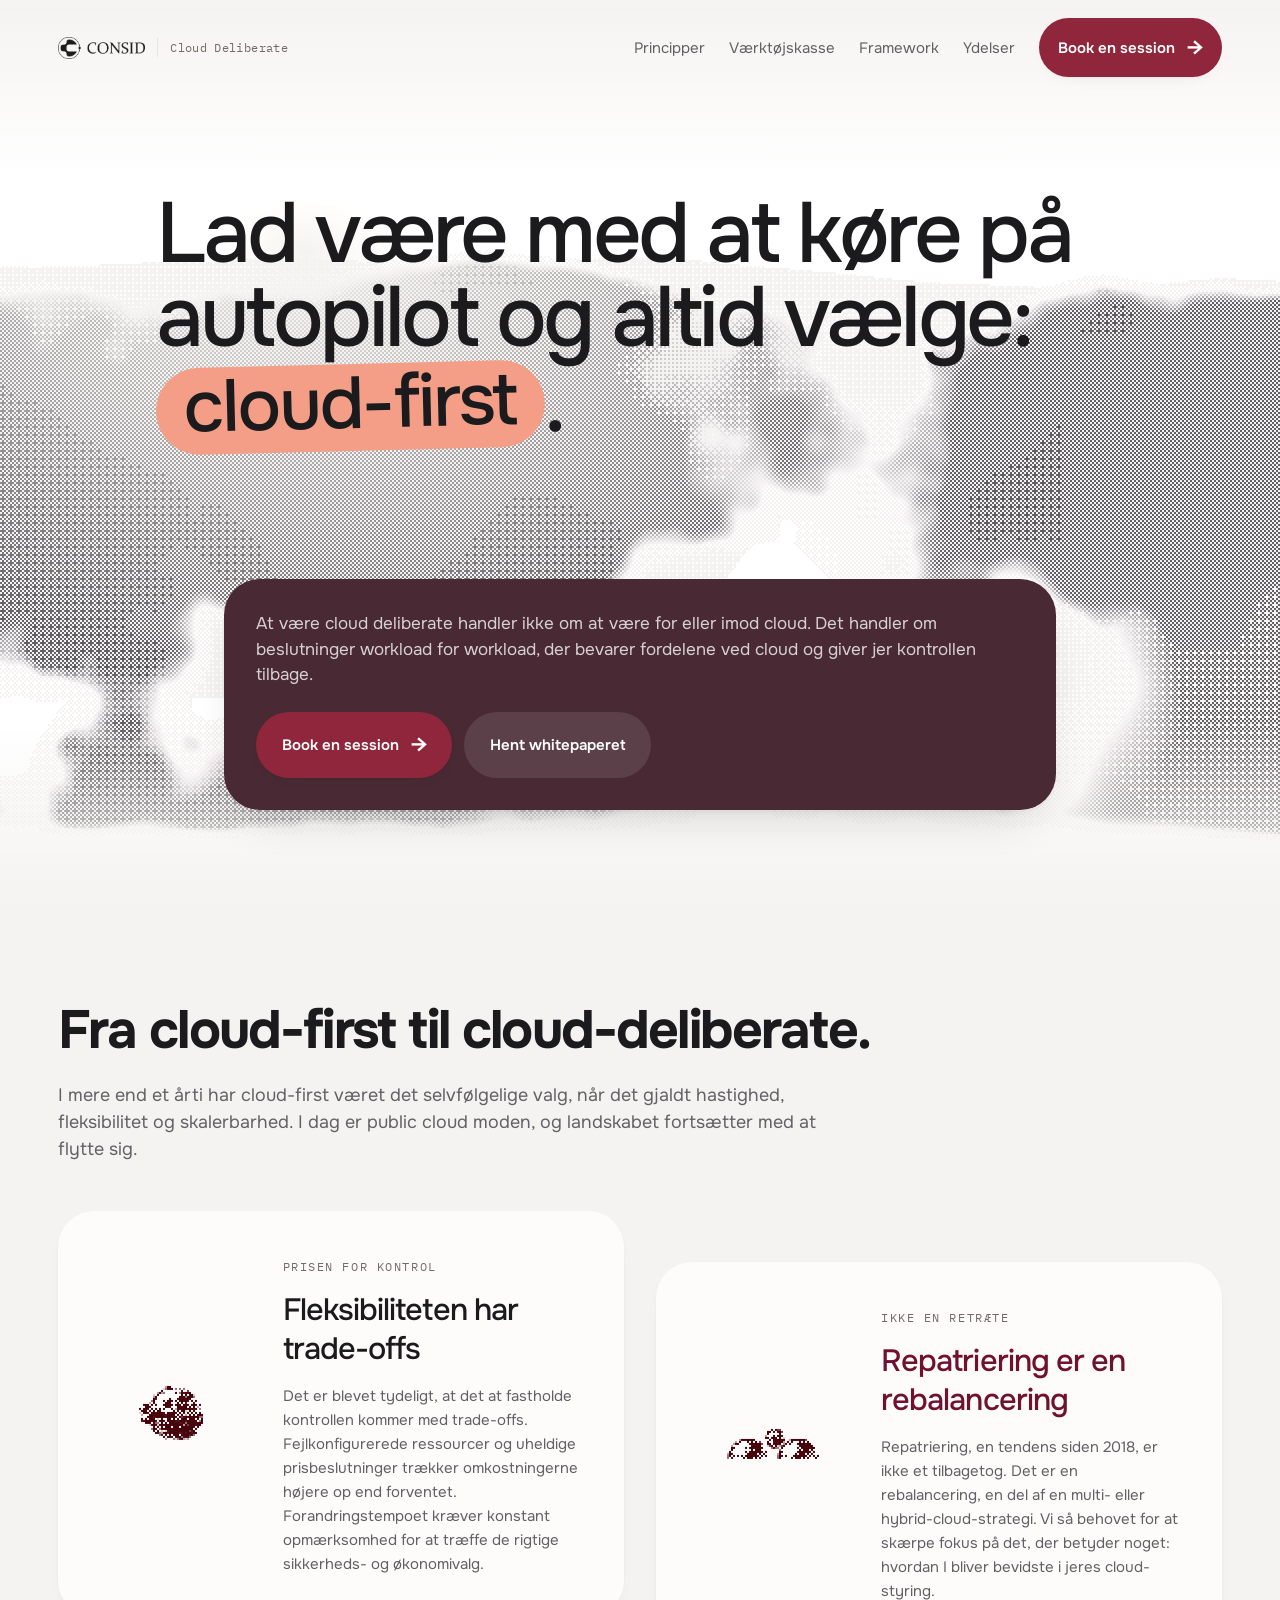
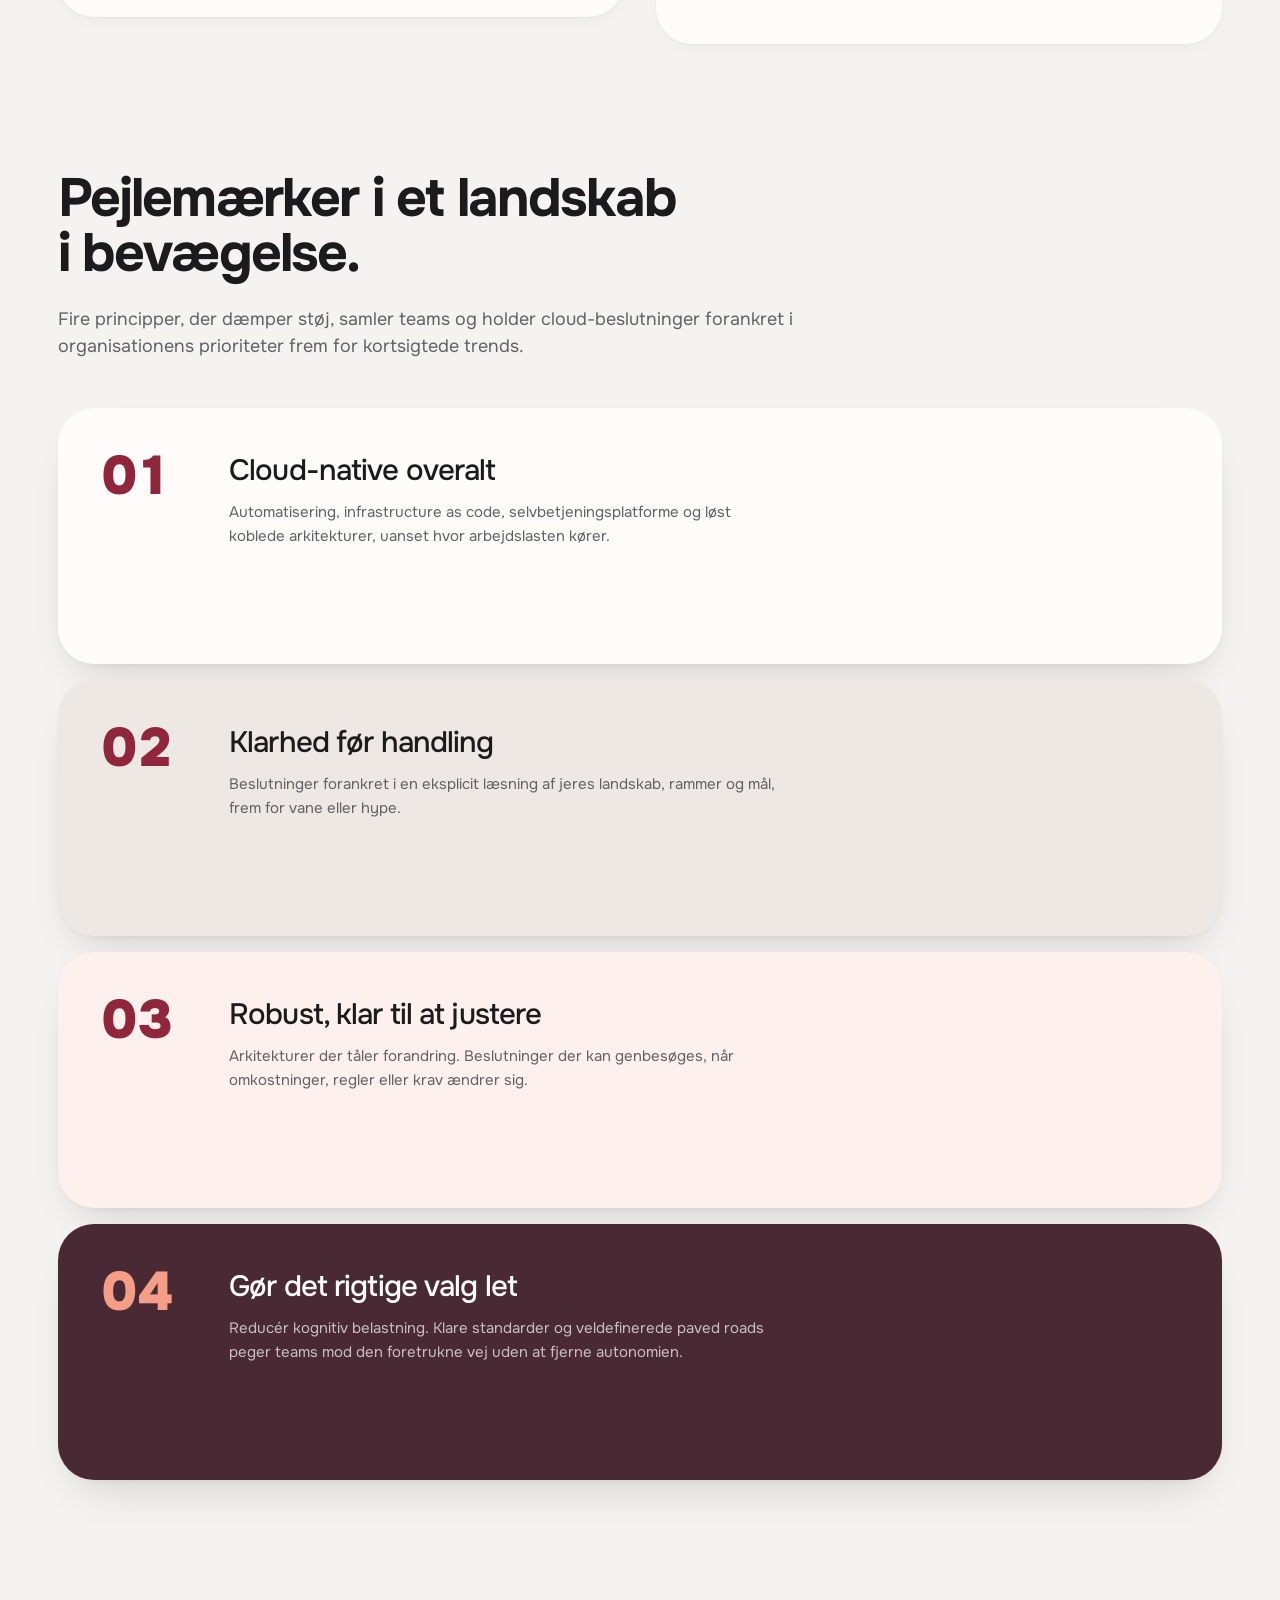
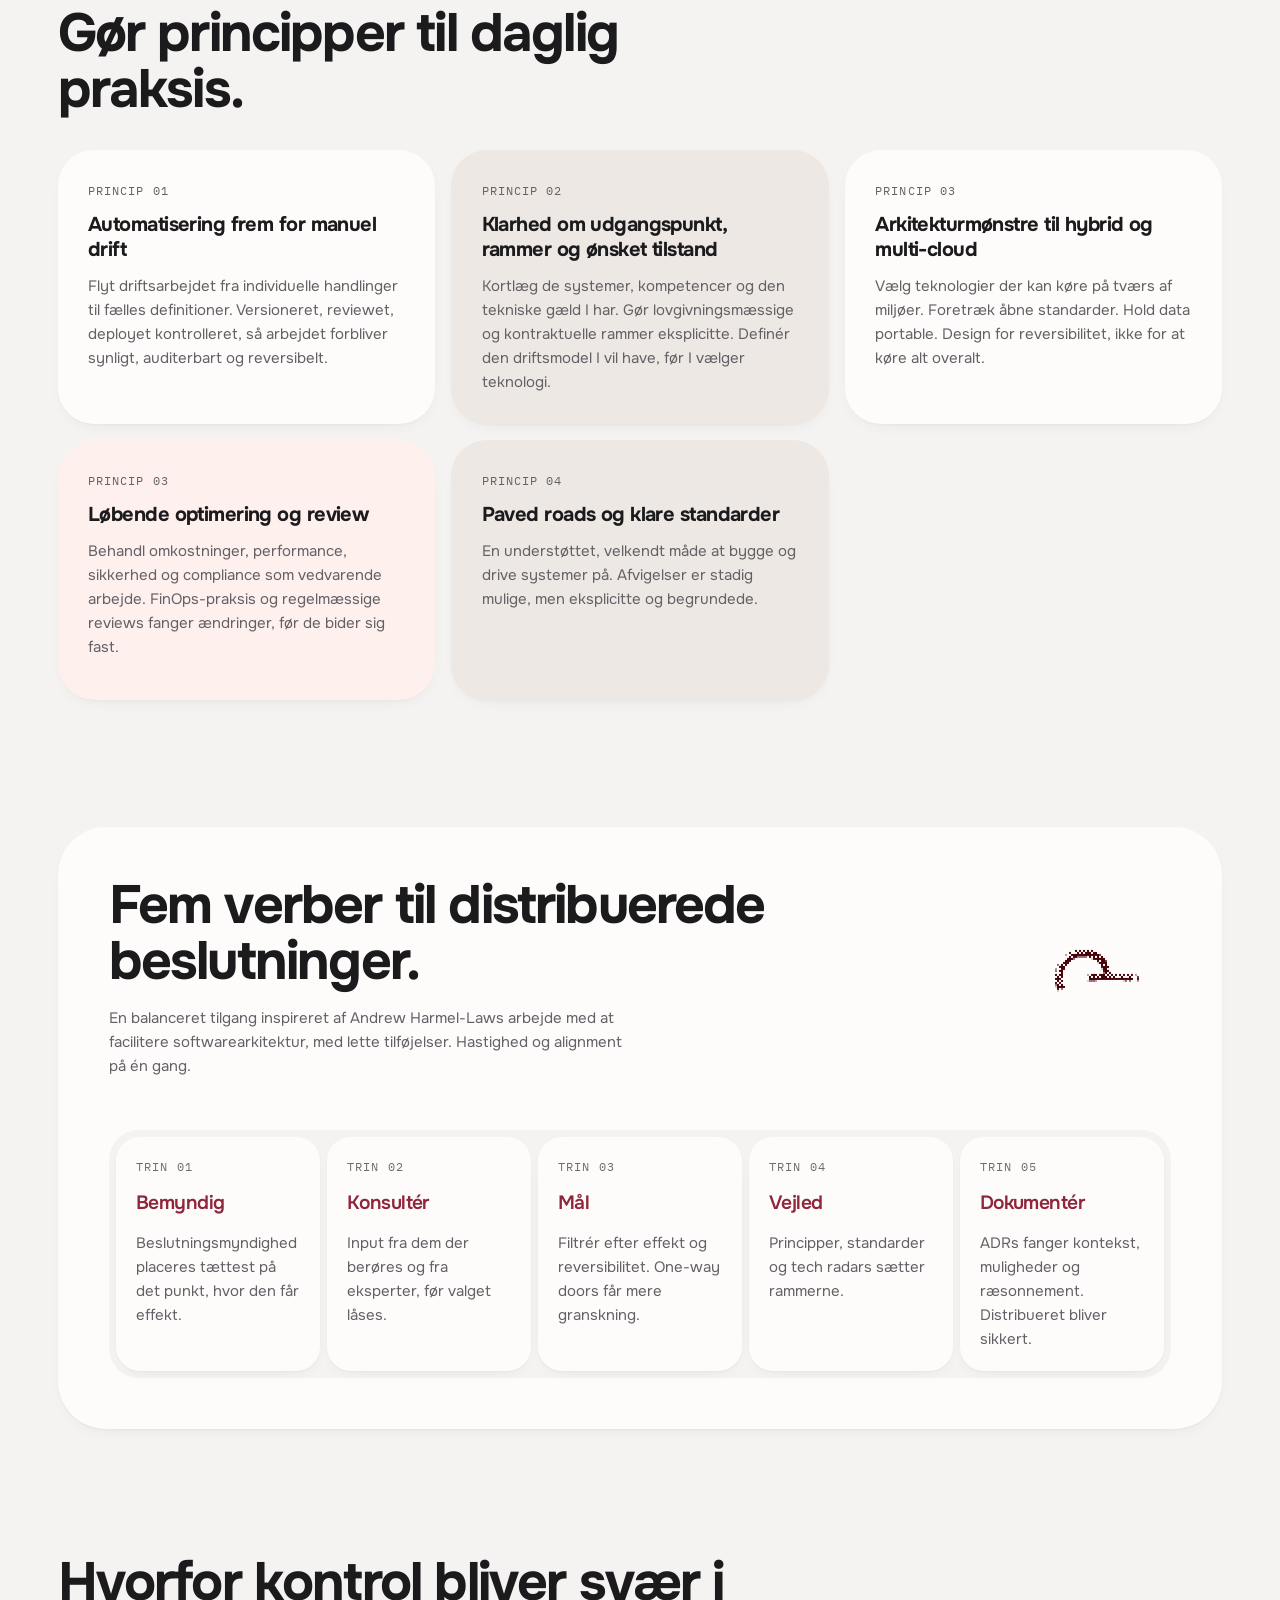
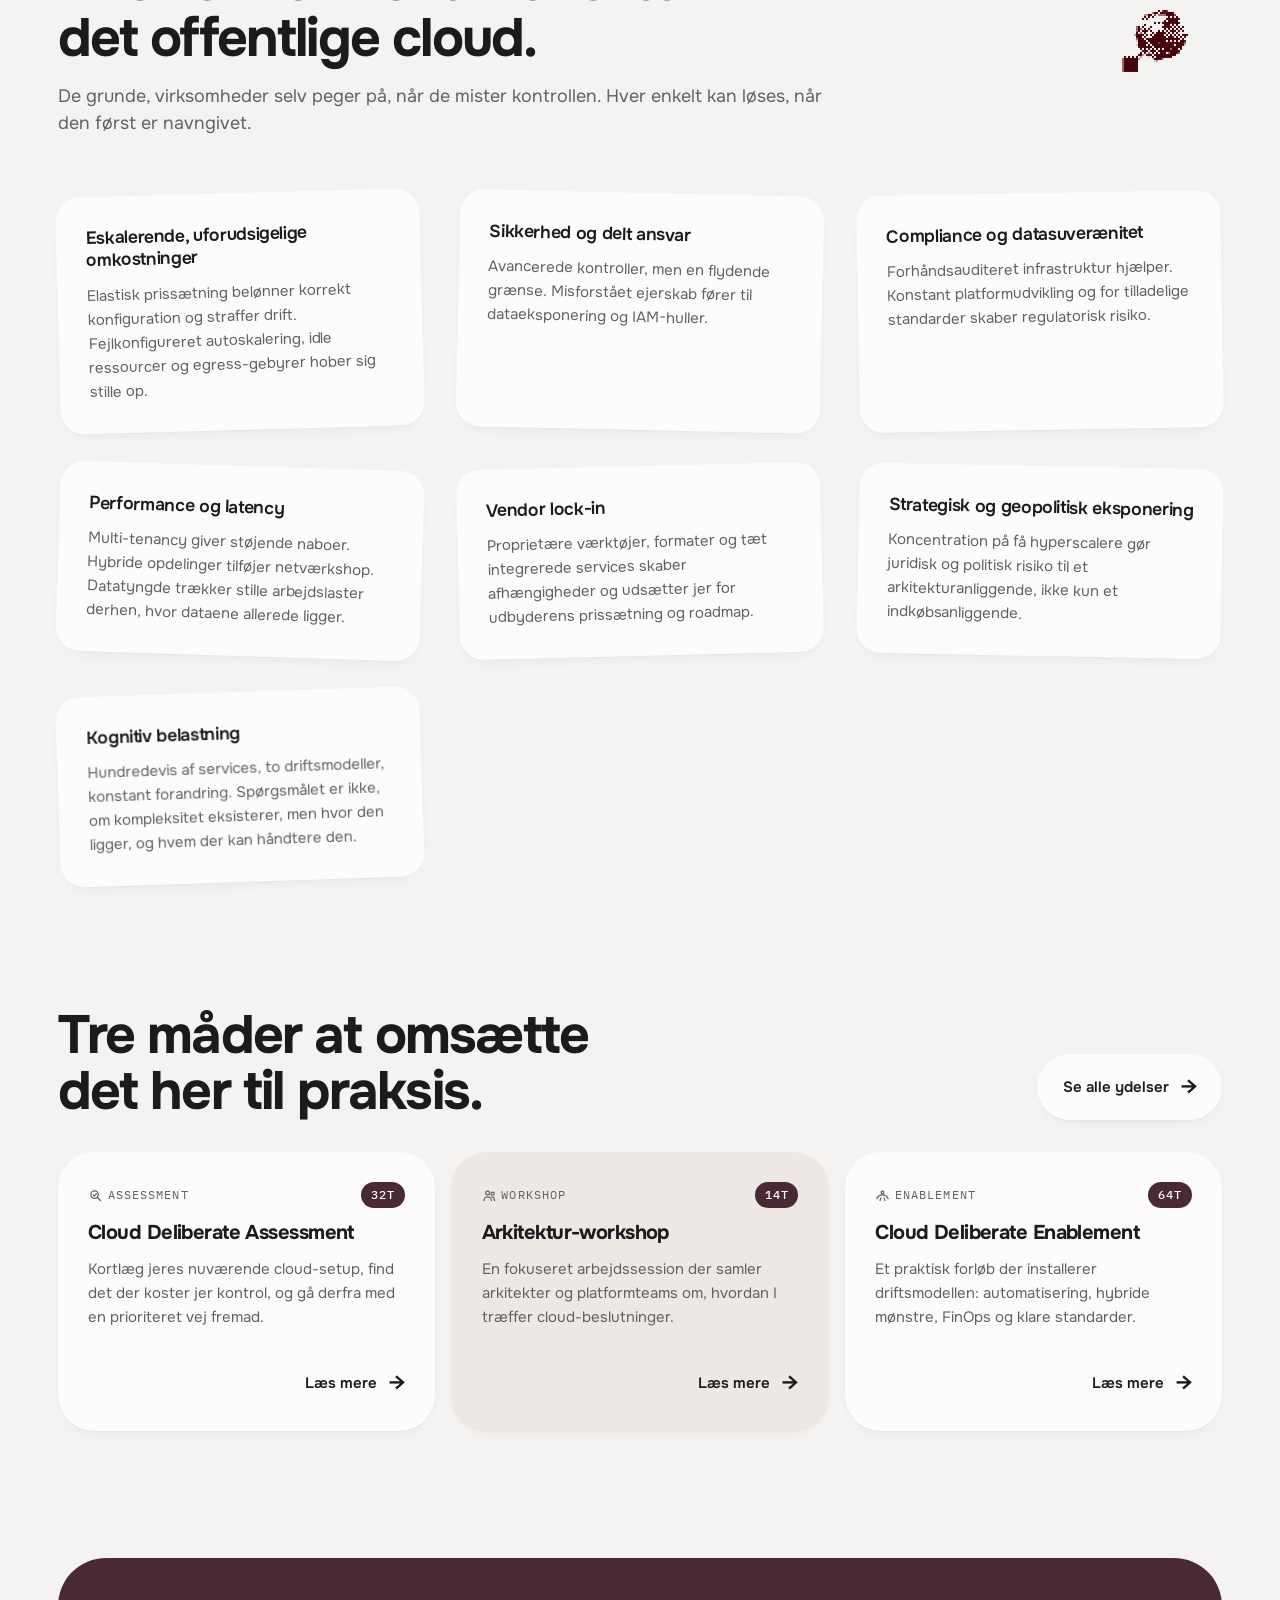
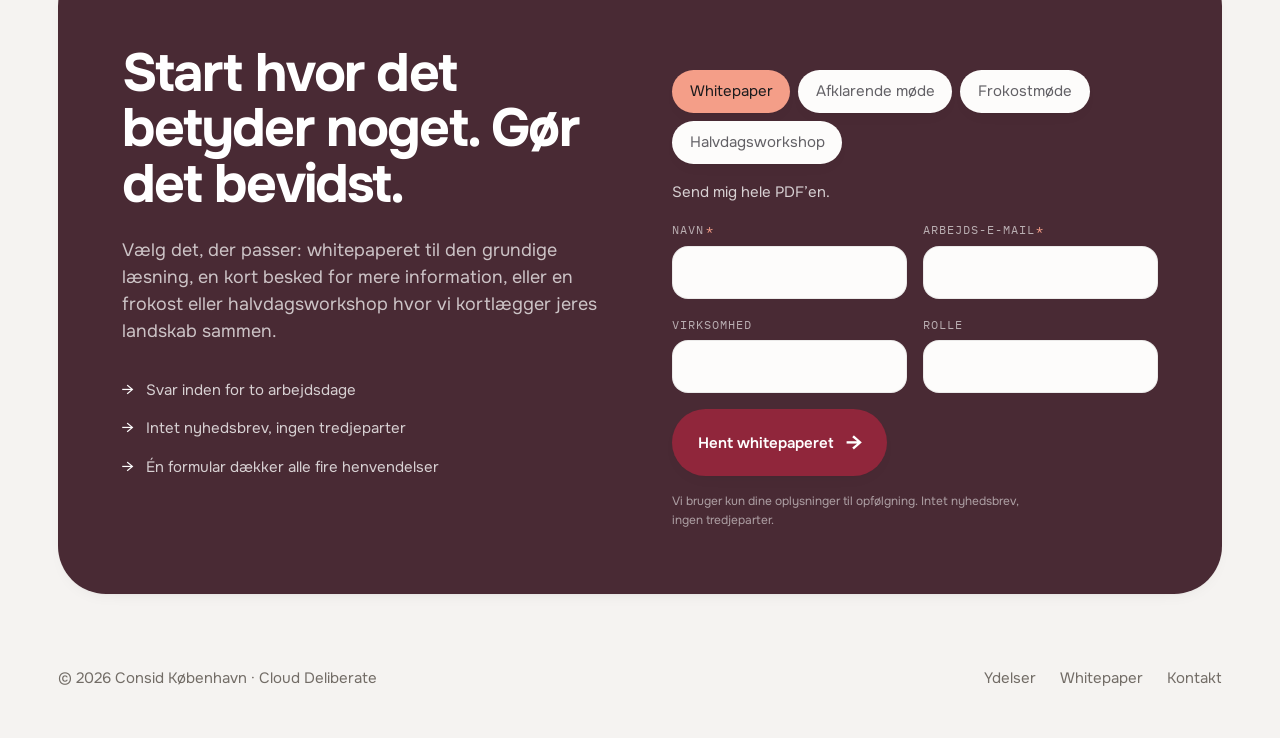
==== commit cee6c7d2: "Reword the CTA headline: "Handl med hensigt" → "Gør det bevidst" "Handl" reads like a translated imp" ====
--- a/index.html
+++ b/index.html
@@ -271,7 +271,7 @@
       <canvas class="ctacard__noise" aria-hidden="true"></canvas>
       <div class="ctacard__content">
         <div class="leadcard__copy">
-          <h2>Start hvor det betyder noget. Handl med hensigt.</h2>
+          <h2>Start hvor det betyder noget. Gør det bevidst.</h2>
           <p class="lead" style="margin-top:var(--s-5)">Vælg det, der passer: whitepaperet til den grundige læsning, en kort besked for mere information, eller en frokost eller halvdagsworkshop hvor vi kortlægger jeres landskab sammen.</p>
           <ul class="leadpoints">
             <li><span class="arw" aria-hidden="true">→</span>Svar inden for to arbejdsdage</li>
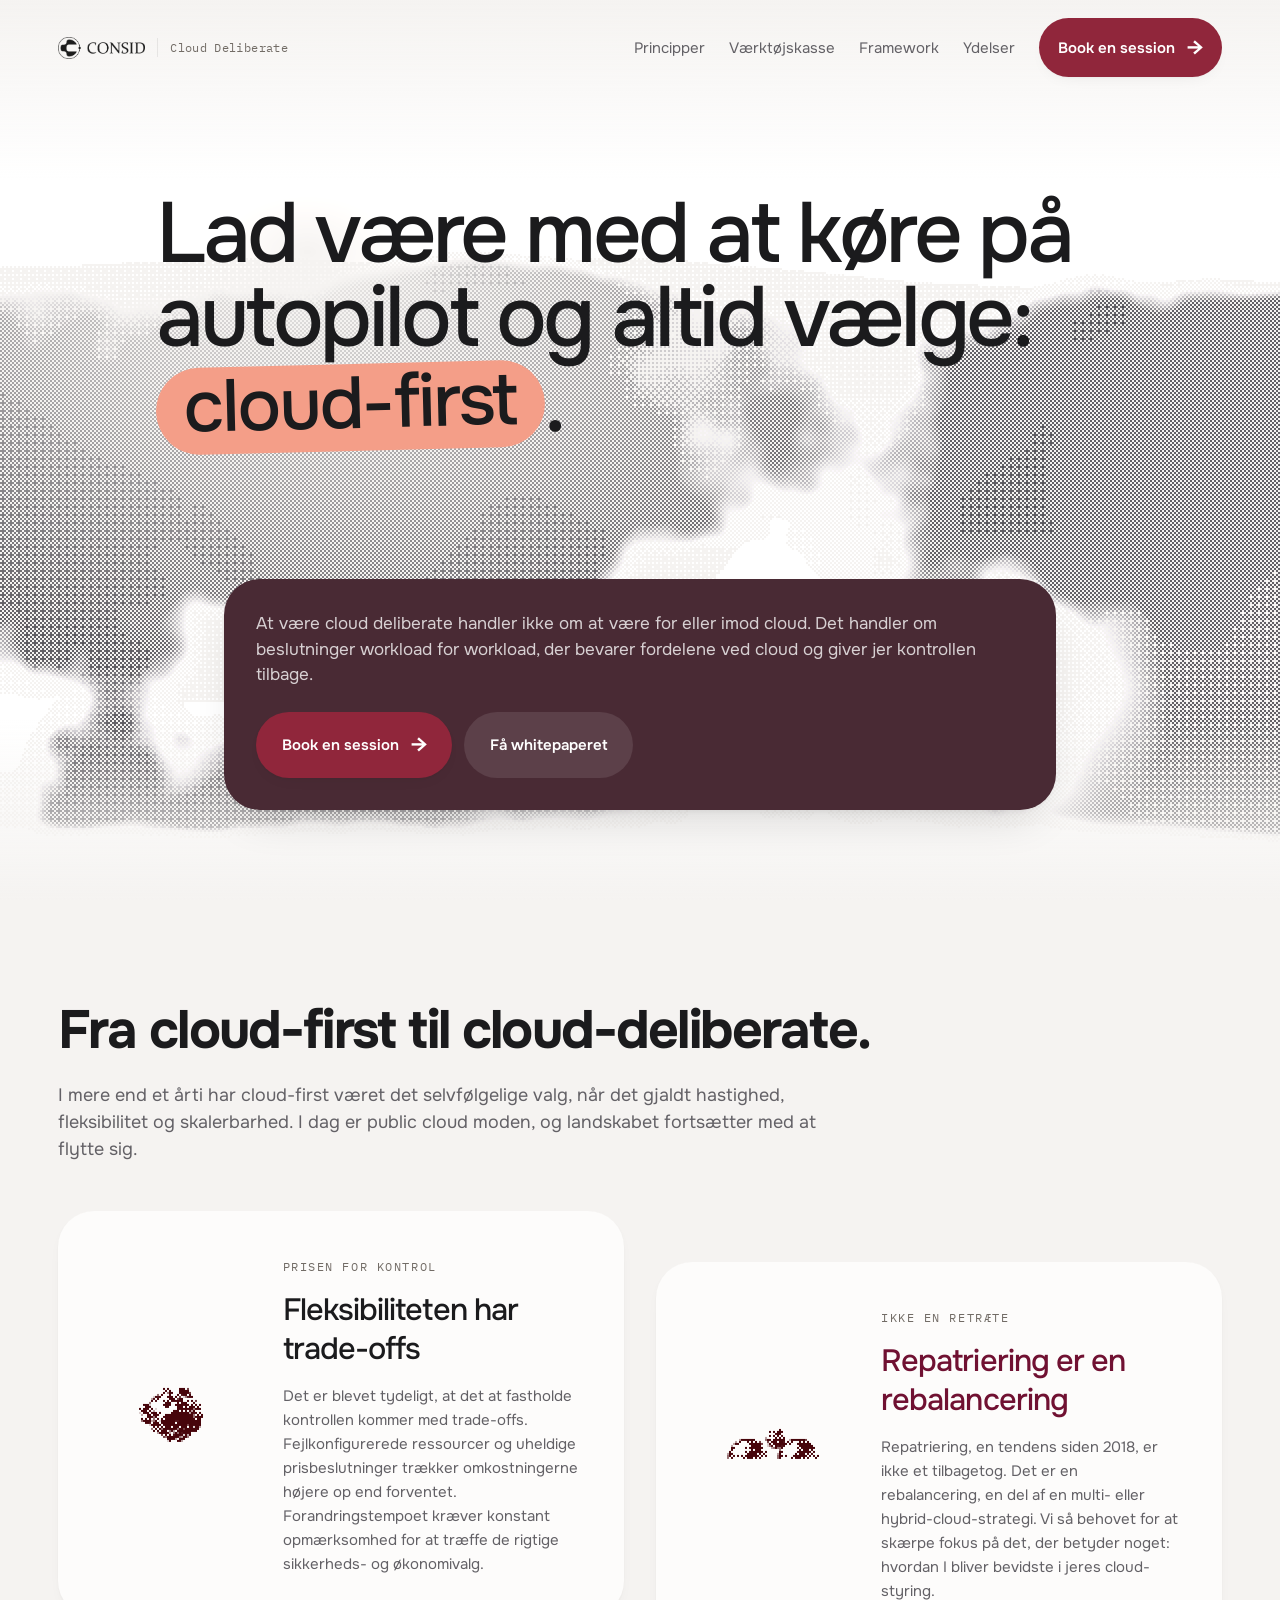
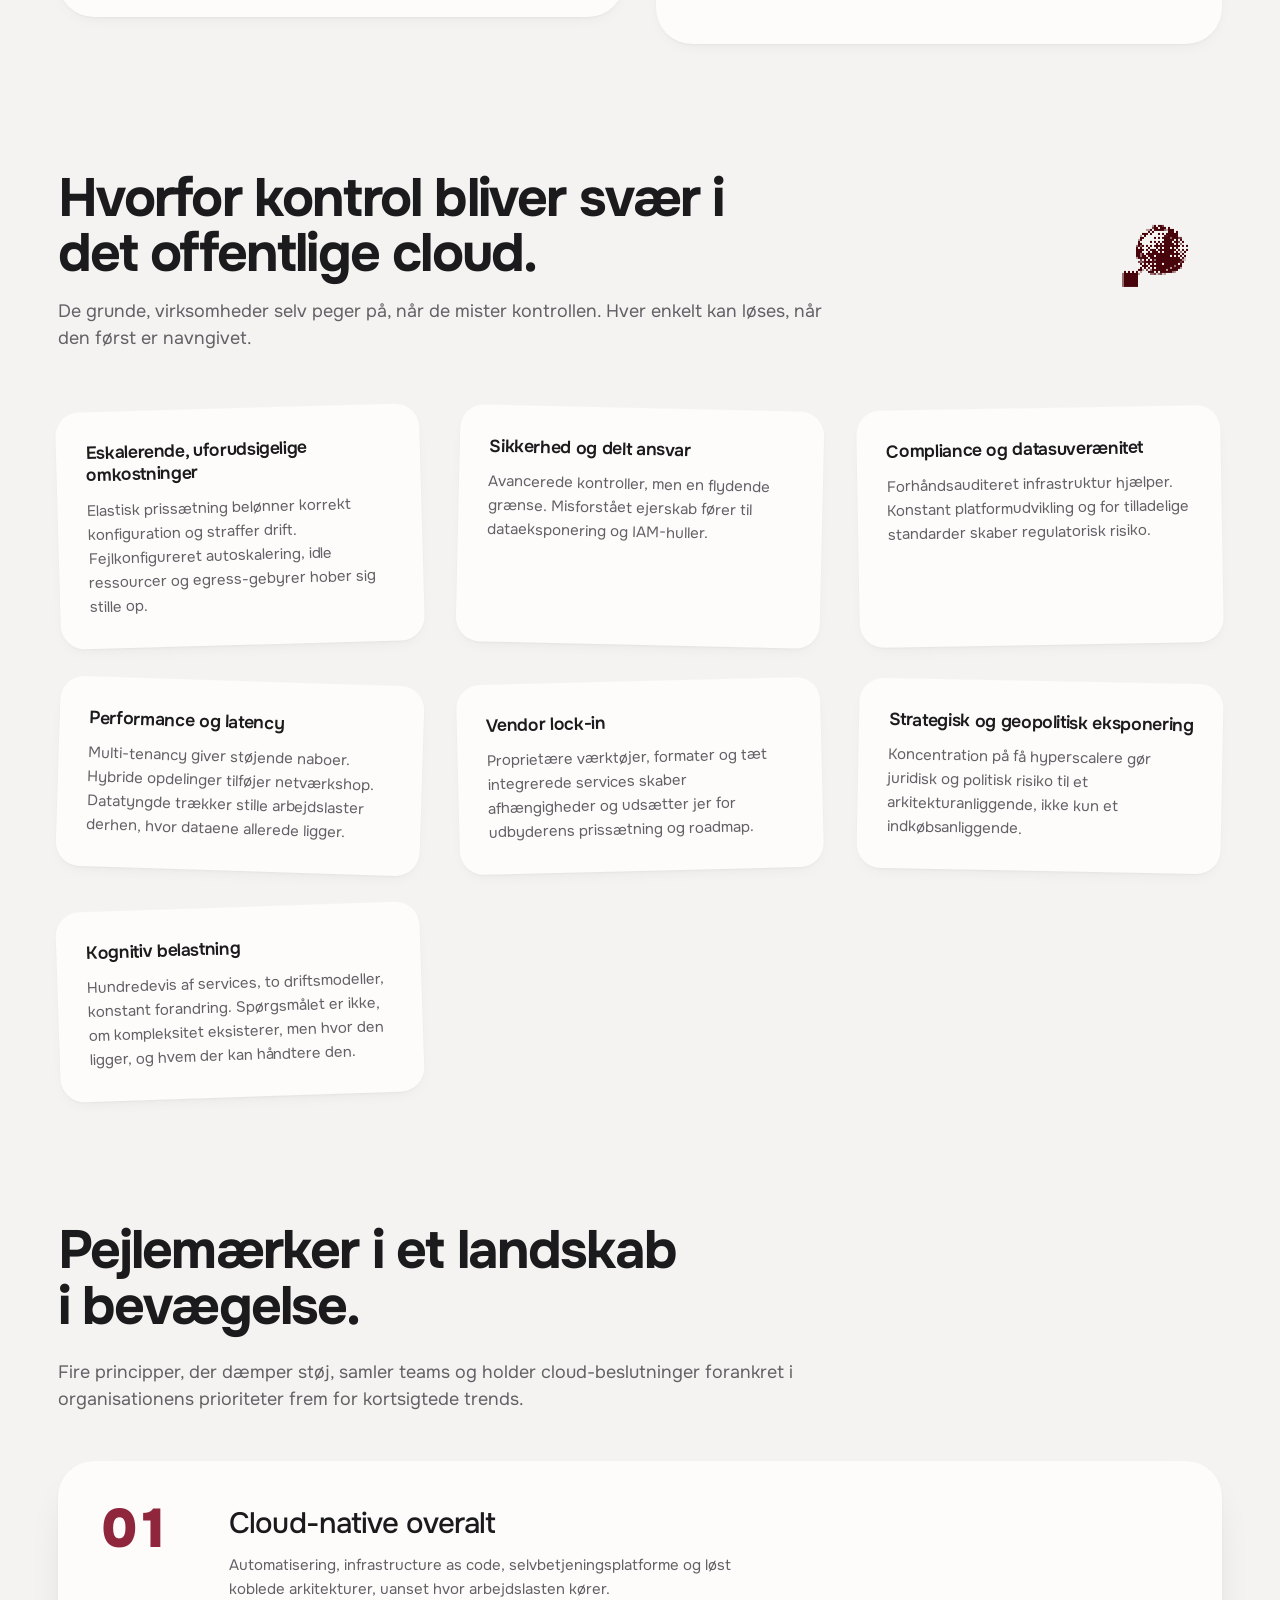
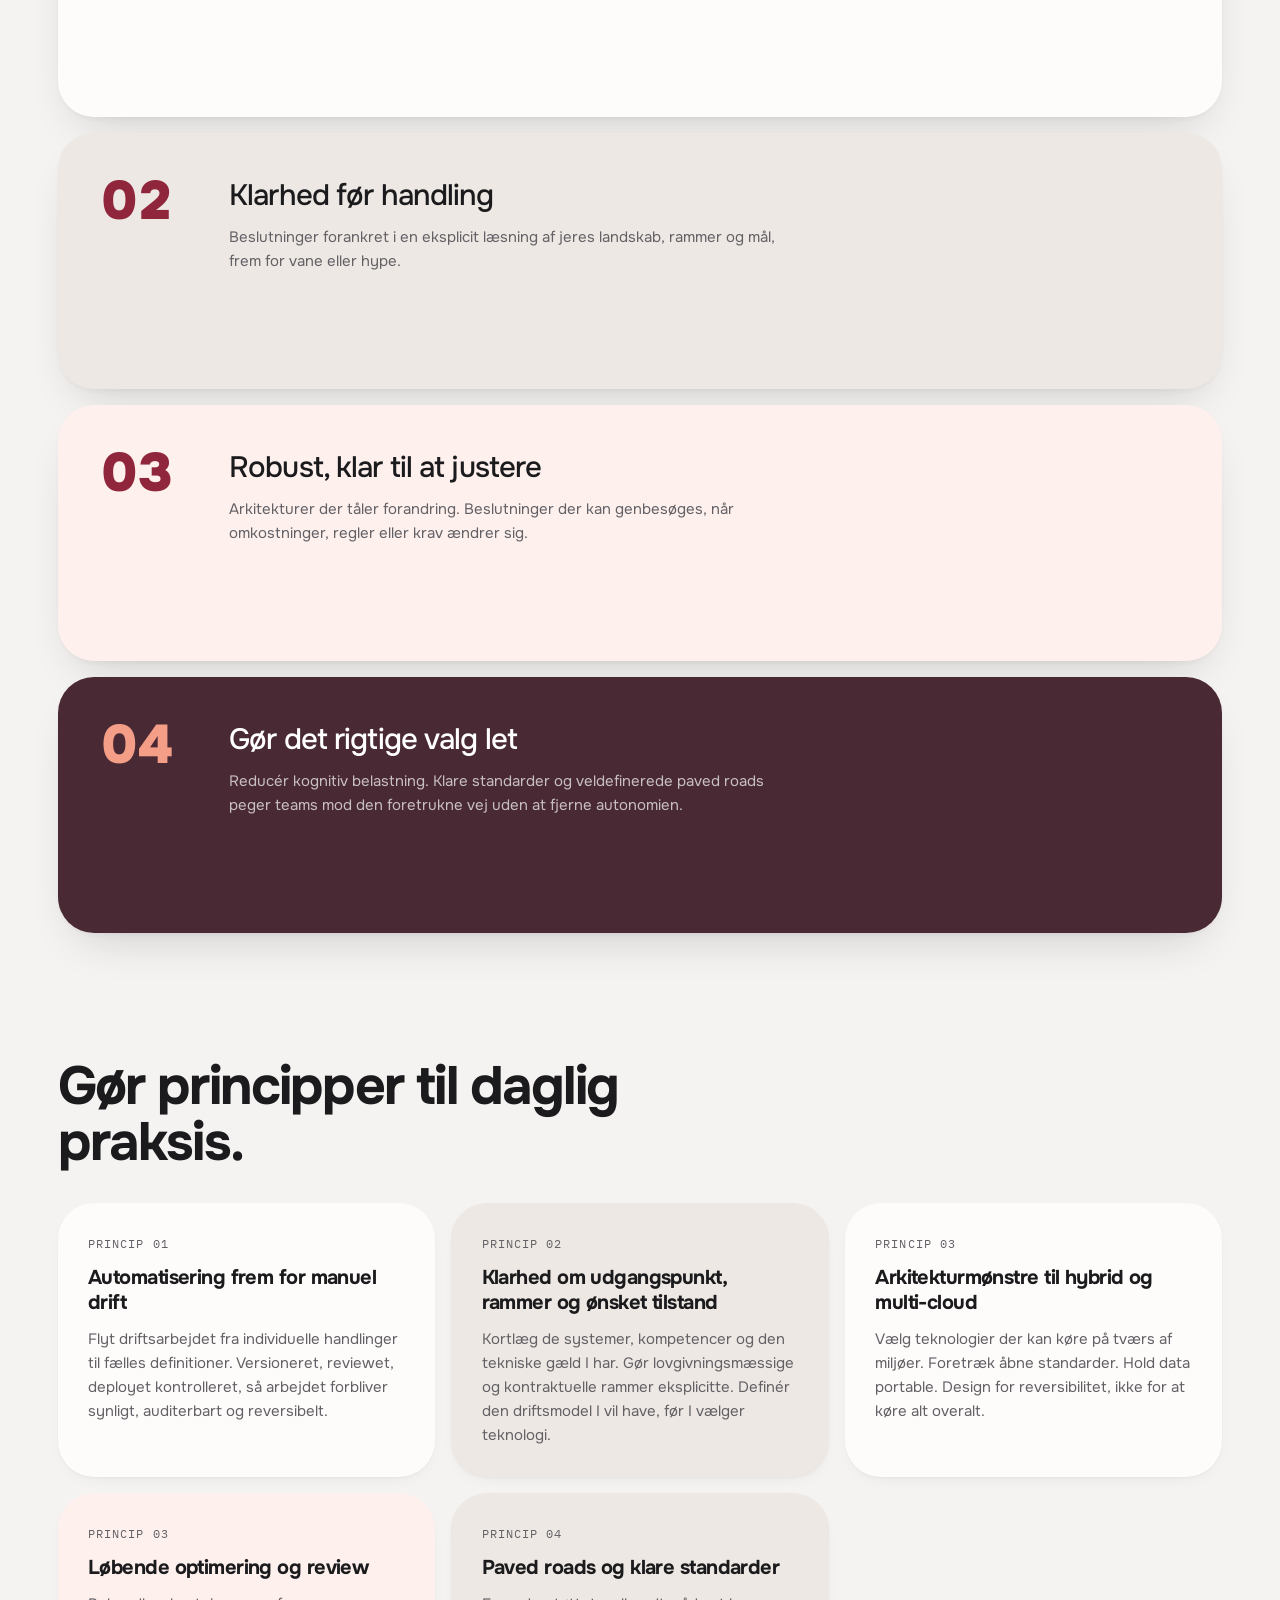
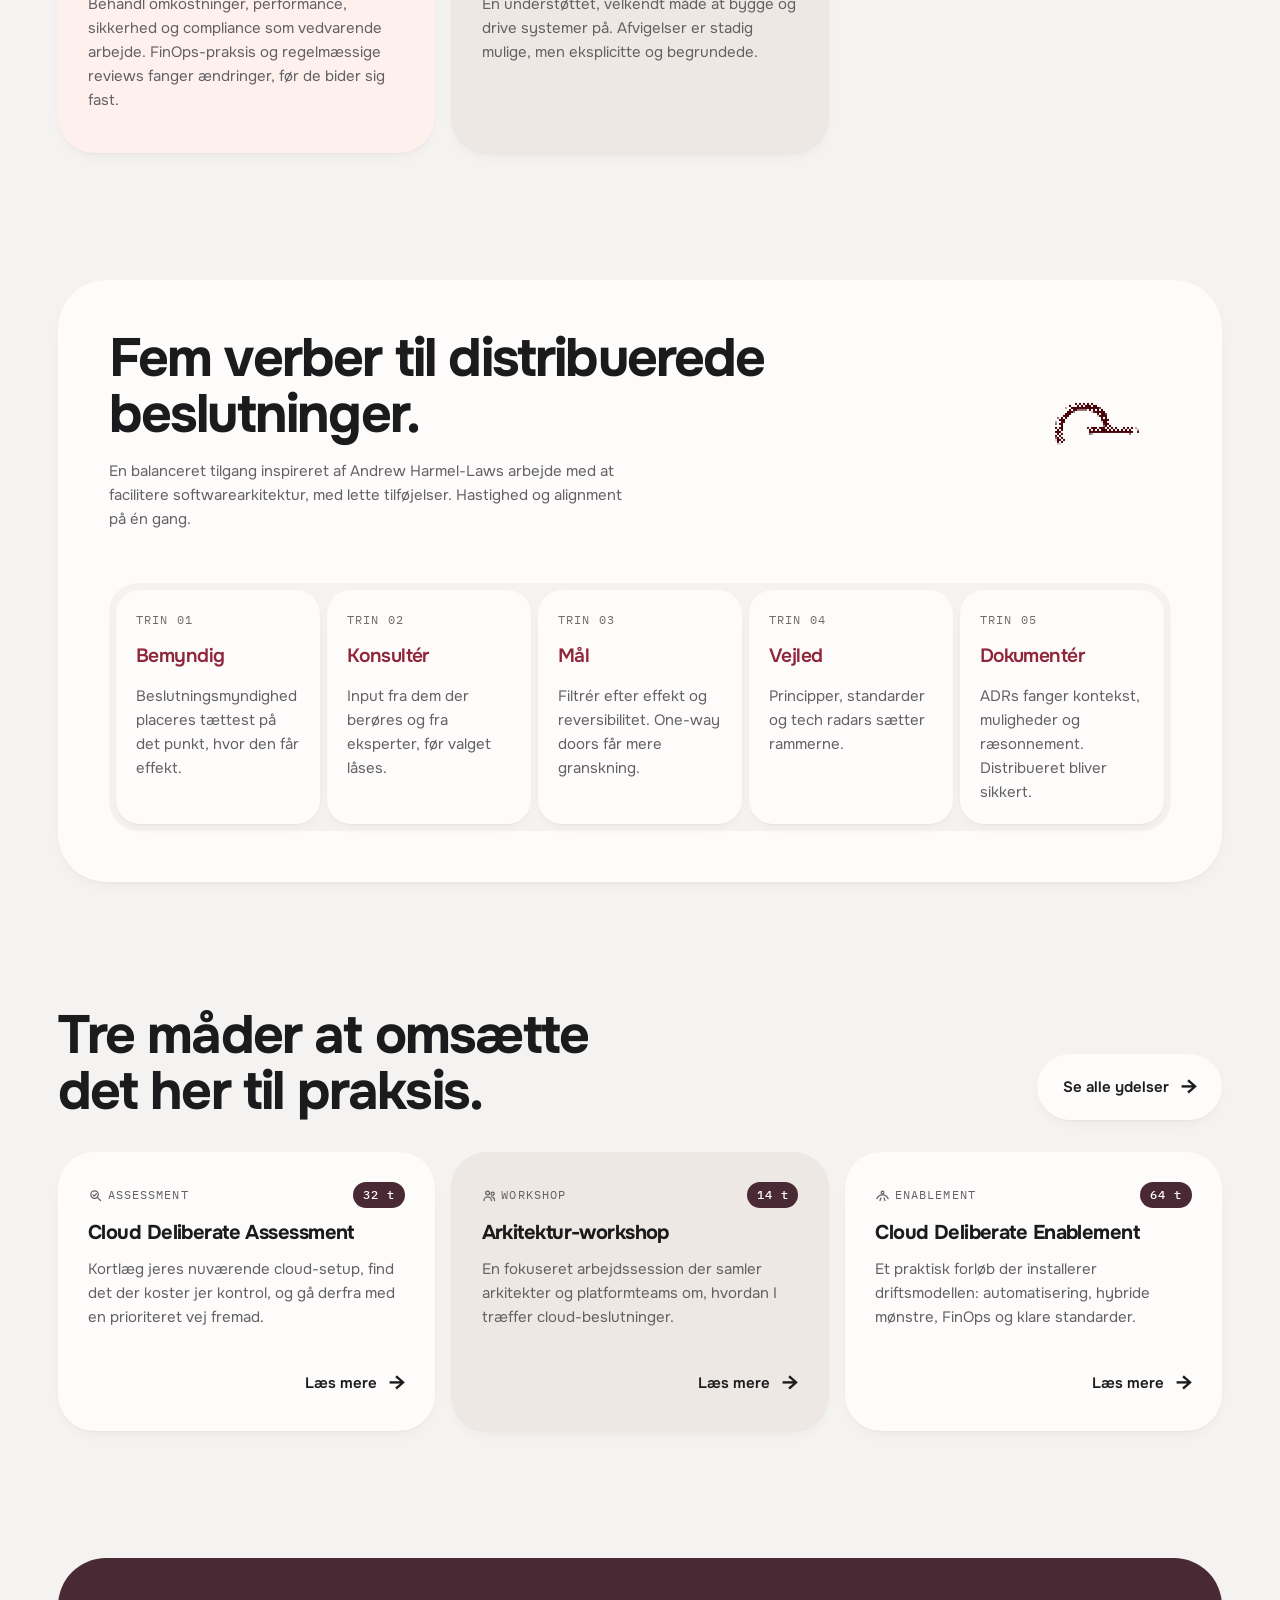
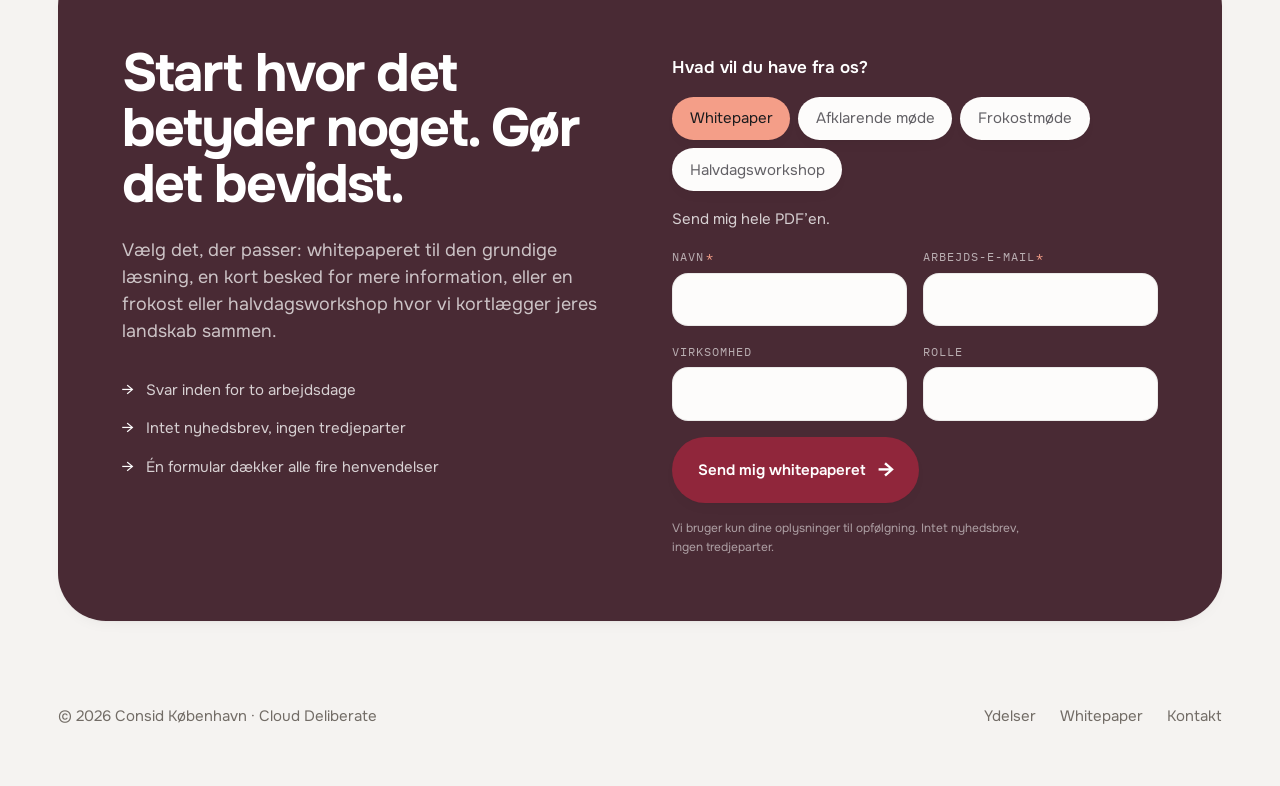
==== commit 4def16d2: "UX audit fixes: first click, form fallback, mobile nav, problem-first order Conversion path: "Book e" ====
--- a/index.html
+++ b/index.html
@@ -37,8 +37,8 @@
       <a class="nav__link" href="#principper">Principper</a>
       <a class="nav__link" href="#vaerktoejskasse">Værktøjskasse</a>
       <a class="nav__link" href="#framework">Framework</a>
-      <a class="nav__link" href="ydelser/">Ydelser</a>
-      <a class="btn btn--primary" href="#kontakt" data-ask="workshop">Book en session <span class="arw">→</span></a>
+      <a class="nav__link nav__link--stay" href="ydelser/">Ydelser</a>
+      <a class="btn btn--primary" href="#kontakt" data-ask="moede">Book en session <span class="arw">→</span></a>
     </div>
   </div>
 </nav>
@@ -54,8 +54,8 @@
     <div class="statcard hero__leadcard">
       <p class="lead">At være cloud deliberate handler ikke om at være for eller imod cloud. Det handler om beslutninger workload for workload, der bevarer fordelene ved cloud og giver jer kontrollen tilbage.</p>
       <div class="hero__cta">
-        <a class="btn btn--primary" href="#kontakt" data-ask="workshop">Book en session <span class="arw">→</span></a>
-        <a class="btn btn--onDark" href="#kontakt" data-ask="whitepaper">Hent whitepaperet</a>
+        <a class="btn btn--primary" href="#kontakt" data-ask="moede">Book en session <span class="arw">→</span></a>
+        <a class="btn btn--onDark" href="#kontakt" data-ask="whitepaper">Få whitepaperet</a>
       </div>
     </div>
   </div>
@@ -86,6 +86,48 @@
   </div>
 </section>
 
+<section class="stack" id="baggrund">
+  <div class="wrap">
+    <div class="sechead">
+      <div class="sechead__text">
+        <h2 class="reveal">Hvorfor kontrol bliver svær i det offentlige cloud.</h2>
+        <p class="lead reveal">De grunde, virksomheder selv peger på, når de mister kontrollen. Hver enkelt kan løses, når den først er navngivet.</p>
+      </div>
+      <div class="sechead__illus" data-illus="tether" aria-hidden="true"></div>
+    </div>
+    <div class="scatter">
+      <div class="scard reveal">
+        <h3 class="scard__h">Eskalerende, uforudsigelige omkostninger</h3>
+        <p class="scard__b">Elastisk prissætning belønner korrekt konfiguration og straffer drift. Fejlkonfigureret autoskalering, idle ressourcer og egress-gebyrer hober sig stille op.</p>
+      </div>
+      <div class="scard reveal">
+        <h3 class="scard__h">Sikkerhed og delt ansvar</h3>
+        <p class="scard__b">Avancerede kontroller, men en flydende grænse. Misforstået ejerskab fører til dataeksponering og IAM-huller.</p>
+      </div>
+      <div class="scard reveal">
+        <h3 class="scard__h">Compliance og datasuverænitet</h3>
+        <p class="scard__b">Forhåndsauditeret infrastruktur hjælper. Konstant platformudvikling og for tilladelige standarder skaber regulatorisk risiko.</p>
+      </div>
+      <div class="scard reveal">
+        <h3 class="scard__h">Performance og latency</h3>
+        <p class="scard__b">Multi-tenancy giver støjende naboer. Hybride opdelinger tilføjer netværkshop. Datatyngde trækker stille arbejdslaster derhen, hvor dataene allerede ligger.</p>
+      </div>
+      <div class="scard reveal">
+        <h3 class="scard__h">Vendor lock-in</h3>
+        <p class="scard__b">Proprietære værktøjer, formater og tæt integrerede services skaber afhængigheder og udsætter jer for udbyderens prissætning og roadmap.</p>
+      </div>
+      <div class="scard reveal">
+        <h3 class="scard__h">Strategisk og geopolitisk eksponering</h3>
+        <p class="scard__b">Koncentration på få hyperscalere gør juridisk og politisk risiko til et arkitekturanliggende, ikke kun et indkøbsanliggende.</p>
+      </div>
+      <div class="scard reveal">
+        <h3 class="scard__h">Kognitiv belastning</h3>
+        <p class="scard__b">Hundredevis af services, to driftsmodeller, konstant forandring. Spørgsmålet er ikke, om kompleksitet eksisterer, men hvor den ligger, og hvem der kan håndtere den.</p>
+      </div>
+    </div>
+  </div>
+</section>
+
 <section class="stack" id="principper">
   <div class="wrap">
     <h2 class="reveal" style="max-width:18ch">Pejlemærker i et landskab i bevægelse.</h2>
@@ -177,48 +219,6 @@
   </div>
 </section>
 
-<section class="stack" id="baggrund">
-  <div class="wrap">
-    <div class="sechead">
-      <div class="sechead__text">
-        <h2 class="reveal">Hvorfor kontrol bliver svær i det offentlige cloud.</h2>
-        <p class="lead reveal">De grunde, virksomheder selv peger på, når de mister kontrollen. Hver enkelt kan løses, når den først er navngivet.</p>
-      </div>
-      <div class="sechead__illus" data-illus="tether" aria-hidden="true"></div>
-    </div>
-    <div class="scatter">
-      <div class="scard reveal">
-        <h3 class="scard__h">Eskalerende, uforudsigelige omkostninger</h3>
-        <p class="scard__b">Elastisk prissætning belønner korrekt konfiguration og straffer drift. Fejlkonfigureret autoskalering, idle ressourcer og egress-gebyrer hober sig stille op.</p>
-      </div>
-      <div class="scard reveal">
-        <h3 class="scard__h">Sikkerhed og delt ansvar</h3>
-        <p class="scard__b">Avancerede kontroller, men en flydende grænse. Misforstået ejerskab fører til dataeksponering og IAM-huller.</p>
-      </div>
-      <div class="scard reveal">
-        <h3 class="scard__h">Compliance og datasuverænitet</h3>
-        <p class="scard__b">Forhåndsauditeret infrastruktur hjælper. Konstant platformudvikling og for tilladelige standarder skaber regulatorisk risiko.</p>
-      </div>
-      <div class="scard reveal">
-        <h3 class="scard__h">Performance og latency</h3>
-        <p class="scard__b">Multi-tenancy giver støjende naboer. Hybride opdelinger tilføjer netværkshop. Datatyngde trækker stille arbejdslaster derhen, hvor dataene allerede ligger.</p>
-      </div>
-      <div class="scard reveal">
-        <h3 class="scard__h">Vendor lock-in</h3>
-        <p class="scard__b">Proprietære værktøjer, formater og tæt integrerede services skaber afhængigheder og udsætter jer for udbyderens prissætning og roadmap.</p>
-      </div>
-      <div class="scard reveal">
-        <h3 class="scard__h">Strategisk og geopolitisk eksponering</h3>
-        <p class="scard__b">Koncentration på få hyperscalere gør juridisk og politisk risiko til et arkitekturanliggende, ikke kun et indkøbsanliggende.</p>
-      </div>
-      <div class="scard reveal">
-        <h3 class="scard__h">Kognitiv belastning</h3>
-        <p class="scard__b">Hundredevis af services, to driftsmodeller, konstant forandring. Spørgsmålet er ikke, om kompleksitet eksisterer, men hvor den ligger, og hvem der kan håndtere den.</p>
-      </div>
-    </div>
-  </div>
-</section>
-
 <section class="stack" id="ydelser">
   <div class="wrap">
     <div class="railhead">
@@ -231,7 +231,7 @@
       <a class="ocard ocard--y reveal" href="ydelser/assessment.html">
         <span class="ocard__top">
           <span class="ocard__tag"><svg class="oicon" viewBox="0 0 24 24" fill="none" stroke="currentColor" stroke-width="2" stroke-linecap="round" stroke-linejoin="round" aria-hidden="true"><circle cx="10.5" cy="10.5" r="6"/><path d="M15 15l5 5"/><path d="M8 11l2 2 3.5-4"/></svg>Assessment</span>
-          <span class="hours">32<span class="sr-only"> timer</span><span aria-hidden="true">T</span></span>
+          <span class="hours">32<span class="sr-only"> timer</span><span aria-hidden="true"> t</span></span>
         </span>
         <h3>Cloud Deliberate Assessment</h3>
         <p>Kortlæg jeres nuværende cloud-setup, find det der koster jer kontrol, og gå derfra med en prioriteret vej fremad.</p>
@@ -242,7 +242,7 @@
       <a class="ocard ocard--y reveal" href="ydelser/arkitektur-workshop.html">
         <span class="ocard__top">
           <span class="ocard__tag"><svg class="oicon" viewBox="0 0 24 24" fill="none" stroke="currentColor" stroke-width="2" stroke-linecap="round" stroke-linejoin="round" aria-hidden="true"><circle cx="9" cy="8" r="3"/><path d="M3 20c0-3.3 2.7-6 6-6s6 2.7 6 6"/><circle cx="17" cy="9" r="2.5"/><path d="M15.5 14c2.5.3 4.5 2.4 4.5 6"/></svg>Workshop</span>
-          <span class="hours">14<span class="sr-only"> timer</span><span aria-hidden="true">T</span></span>
+          <span class="hours">14<span class="sr-only"> timer</span><span aria-hidden="true"> t</span></span>
         </span>
         <h3>Arkitektur-workshop</h3>
         <p>En fokuseret arbejdssession der samler arkitekter og platformteams om, hvordan I træffer cloud-beslutninger.</p>
@@ -253,7 +253,7 @@
       <a class="ocard ocard--y reveal" href="ydelser/enablement.html">
         <span class="ocard__top">
           <span class="ocard__tag"><svg class="oicon" viewBox="0 0 24 24" fill="none" stroke="currentColor" stroke-width="2" stroke-linecap="round" stroke-linejoin="round" aria-hidden="true"><path d="M3 17c4-8 14-8 18 0"/><path d="M8 20l1.5-4M16 20l-1.5-4"/><circle cx="12" cy="7" r="2.2"/></svg>Enablement</span>
-          <span class="hours">64<span class="sr-only"> timer</span><span aria-hidden="true">T</span></span>
+          <span class="hours">64<span class="sr-only"> timer</span><span aria-hidden="true"> t</span></span>
         </span>
         <h3>Cloud Deliberate Enablement</h3>
         <p>Et praktisk forløb der installerer driftsmodellen: automatisering, hybride mønstre, FinOps og klare standarder.</p>
@@ -284,7 +284,7 @@
             <input type="hidden" name="_subject" value="Cloud Deliberate — ny henvendelse">
             <input type="hidden" name="kilde" value="cloud-deliberate/forside">
             <fieldset class="ask">
-              <legend class="ask__legend sr-only">Trin 01 · Hvad ønsker du?</legend>
+              <legend class="ask__legend">Hvad vil du have fra os?</legend>
               <div class="ask__opts">
                 <input type="radio" id="ask-whitepaper" name="oenske" value="Whitepaper" checked><label class="opt" for="ask-whitepaper">Whitepaper</label>
                 <input type="radio" id="ask-moede" name="oenske" value="Afklarende møde"><label class="opt" for="ask-moede">Afklarende møde</label>
@@ -299,7 +299,7 @@
               <div class="field"><label for="lf-company">Virksomhed</label><input id="lf-company" name="virksomhed" type="text" autocomplete="organization"></div>
               <div class="field"><label for="lf-role">Rolle</label><input id="lf-role" name="rolle" type="text" autocomplete="organization-title"></div>
             </div>
-            <button class="btn btn--primary" type="submit" id="lf-submit">Hent whitepaperet <span class="arw">→</span></button>
+            <button class="btn btn--primary" type="submit" id="lf-submit">Send mig whitepaperet <span class="arw">→</span></button>
             <p class="leadform__privacy">Vi bruger kun dine oplysninger til opfølgning. Intet nyhedsbrev, ingen tredjeparter.</p>
           </form>
           <p id="lf-status" role="status" hidden></p>
--- a/assets/site.css
+++ b/assets/site.css
@@ -170,7 +170,13 @@
 .nav__link{text-decoration:none;font-size:var(--t-small);color:var(--graphite);transition:color var(--d-fast) var(--ease-out)}
 .nav__link:hover{color:var(--ink-800)}
 .nav .btn{padding:.7rem 1.2rem}
-@media (max-width:900px){.nav__links .nav__link{display:none} .brand__sub{display:none}}
+/* Below 900px the section anchors go, but Ydelser stays: it is the only
+   real destination on the site, and without it a phone visitor can only
+   reach the offerings by scrolling to the footer. */
+@media (max-width:900px){.nav__links .nav__link:not(.nav__link--stay){display:none} .brand__sub{display:none}}
+/* Brand + Ydelser + button have to share one row on a phone. */
+@media (max-width:640px){.nav__links{gap:var(--s-4)} .nav .btn{padding:.75rem 1.1rem;font-size:.875rem}}
+@media (max-width:420px){.nav__links{gap:var(--s-3)} .nav .btn .arw{display:none} .brand__mark{width:76px;height:auto}}
 
 /* Nav-on-dark variant — for pages whose top section is a plum band
    (the Ydelse pages): the nav overlays that band as a transparent bar
@@ -247,7 +253,8 @@
 .footer{padding-block:var(--s-7)}
 .footer__in{display:flex;flex-wrap:wrap;gap:var(--s-5);justify-content:space-between;align-items:center;font-size:var(--t-small);color:var(--stone)}
 .footer__links{display:flex;gap:var(--s-5)}
-.footer__links a{text-decoration:none;transition:color var(--d-fast) var(--ease-out)}
+.footer__links a{text-decoration:none;display:inline-block;padding-block:.65rem;
+  transition:color var(--d-fast) var(--ease-out)}
 .footer__links a:hover{color:var(--ink-800)}
 
 /* REVEAL --------------------------------------------------- */
@@ -508,6 +515,9 @@
   transform:rotate(-1.4deg);
 }
 .hero__cards{position:relative;z-index:1;padding-bottom:10vh}
+/* On a phone the full-viewport hero left a screen's worth of air above
+   the headline; let content set the height there instead. */
+@media (max-width:640px){.hero{min-height:0} .hero__headline{padding-block:var(--s-7) var(--s-6)} .hero__cards{padding-bottom:var(--s-7)}}
 .hero__leadcard{display:flex;flex-direction:column;justify-content:center;gap:var(--s-5);
   max-width:52rem;margin-inline:auto}
 .hero__leadcard .lead{color:rgba(255,255,255,.78);max-width:none;font-size:var(--t-body)}
@@ -680,8 +690,10 @@
    white-on-dark pairing already used for .lvl/.dots on the ydelse
    header, so it needs no separate on-plum variant. */
 .ask{border:0;padding:0;margin:0;min-width:0}
-.ask__legend{font-family:var(--font-mono);font-size:var(--t-micro);letter-spacing:.13em;
-  text-transform:uppercase;color:var(--coral);padding:0}
+/* A plain question, not an eyebrow: sighted users need to see what the
+   four pills are choosing between, and the answer chosen changes the
+   hint and the submit label below. */
+.ask__legend{font-size:var(--t-body);font-weight:600;color:#fff;padding:0}
 .ask__opts{position:relative;display:flex;flex-wrap:wrap;gap:var(--s-2);margin-top:var(--s-4)}  /* position:relative contains the absolutely-positioned hidden radios,
      so focusing one scrolls to the pills rather than to wherever the
      nearest positioned ancestor happened to be. */
@@ -698,7 +710,6 @@
 
 .leadform{display:flex;flex-direction:column;gap:var(--s-4);margin-top:var(--s-6);
   transition:opacity var(--d-base) var(--ease-out)}
-.leadform.is-leaving{opacity:0}
 /* display:flex above has equal specificity to the browser's built-in
    [hidden]{display:none} and wins on source order, so the hidden
    attribute alone would leave the form's full-height box in place. */
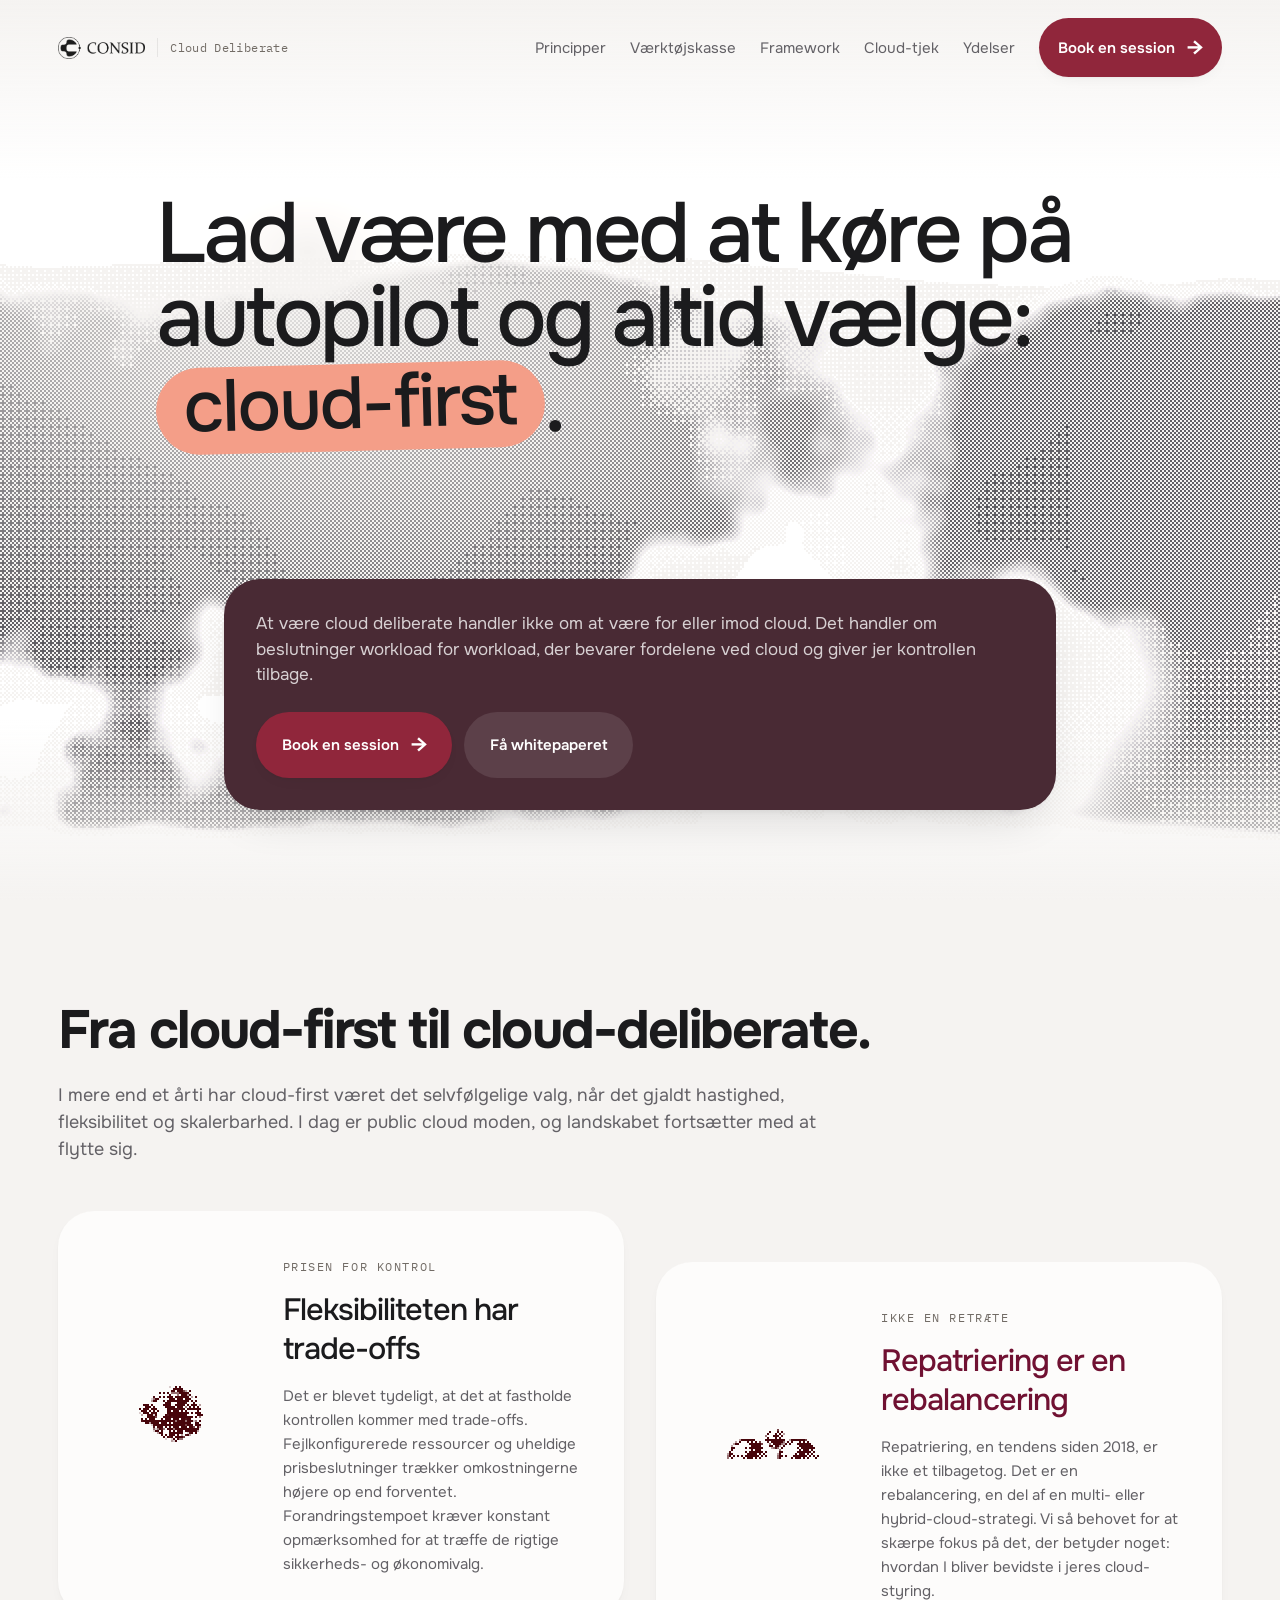
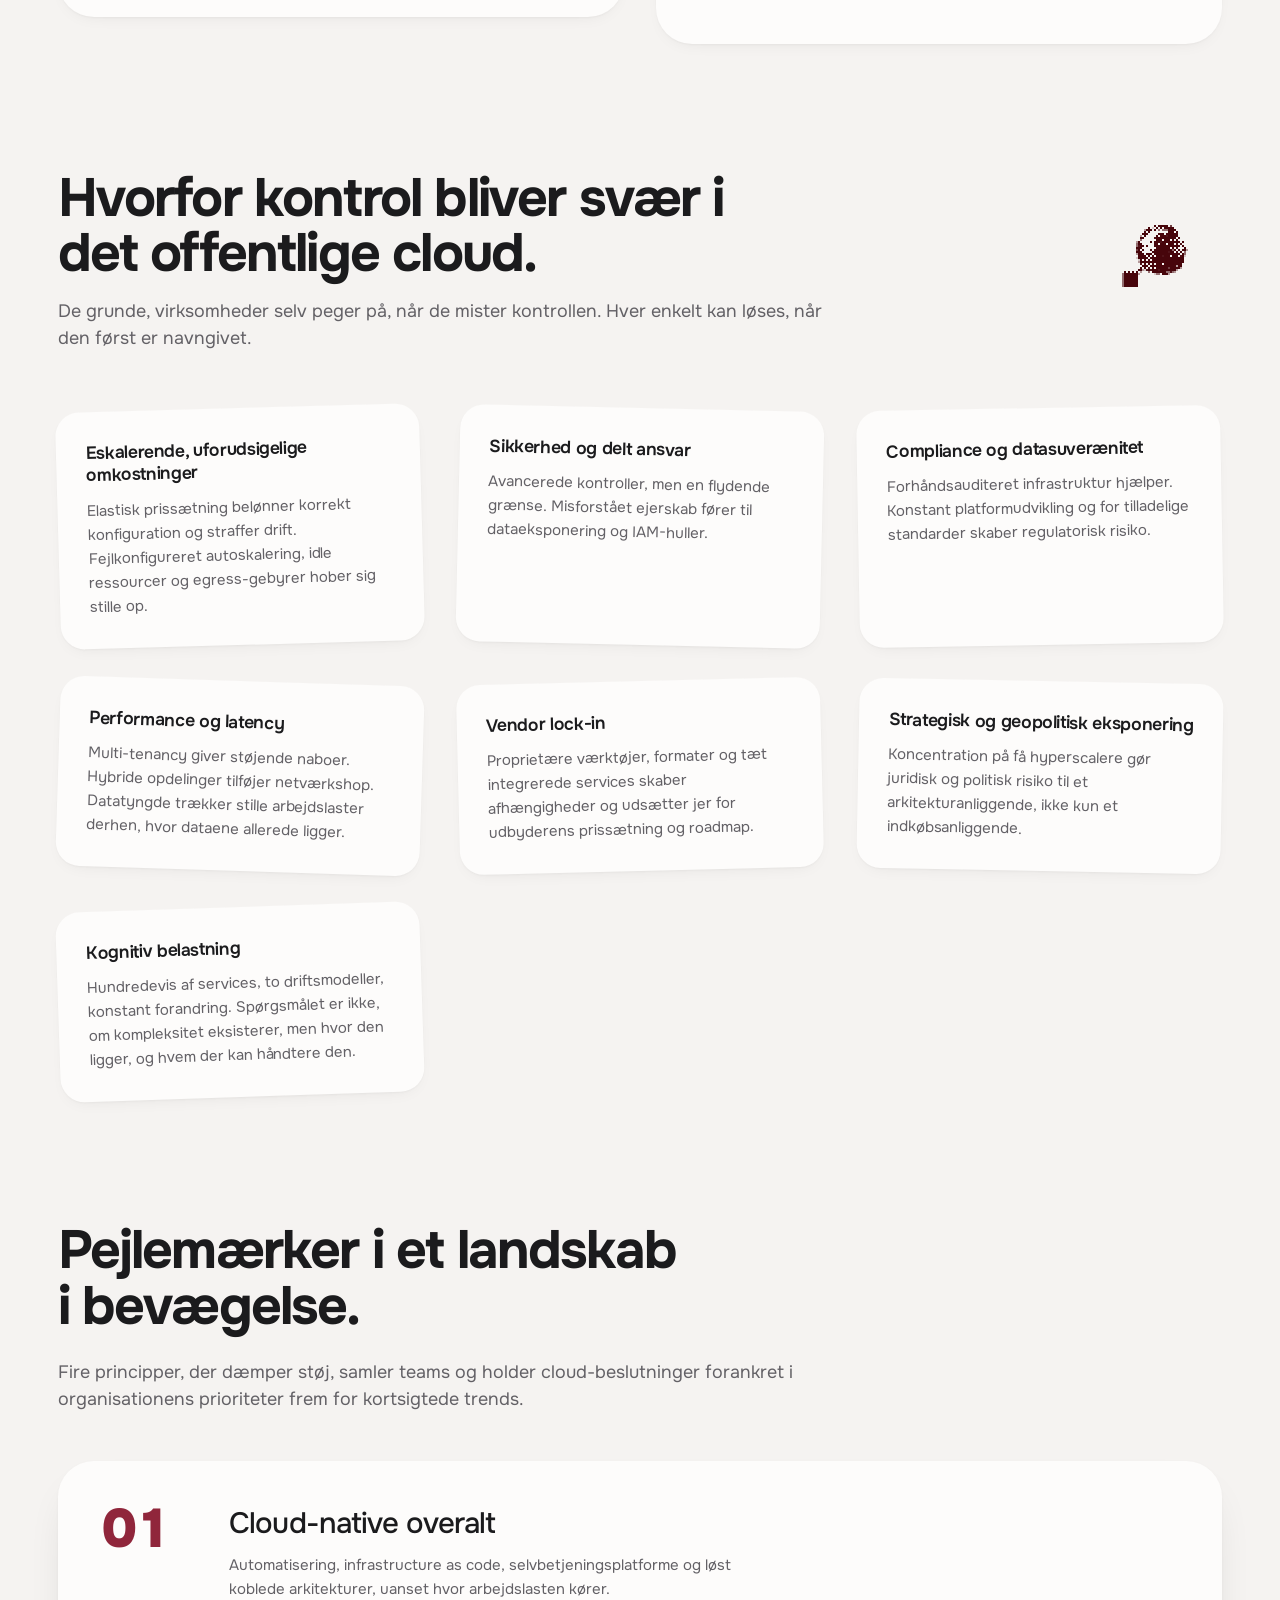
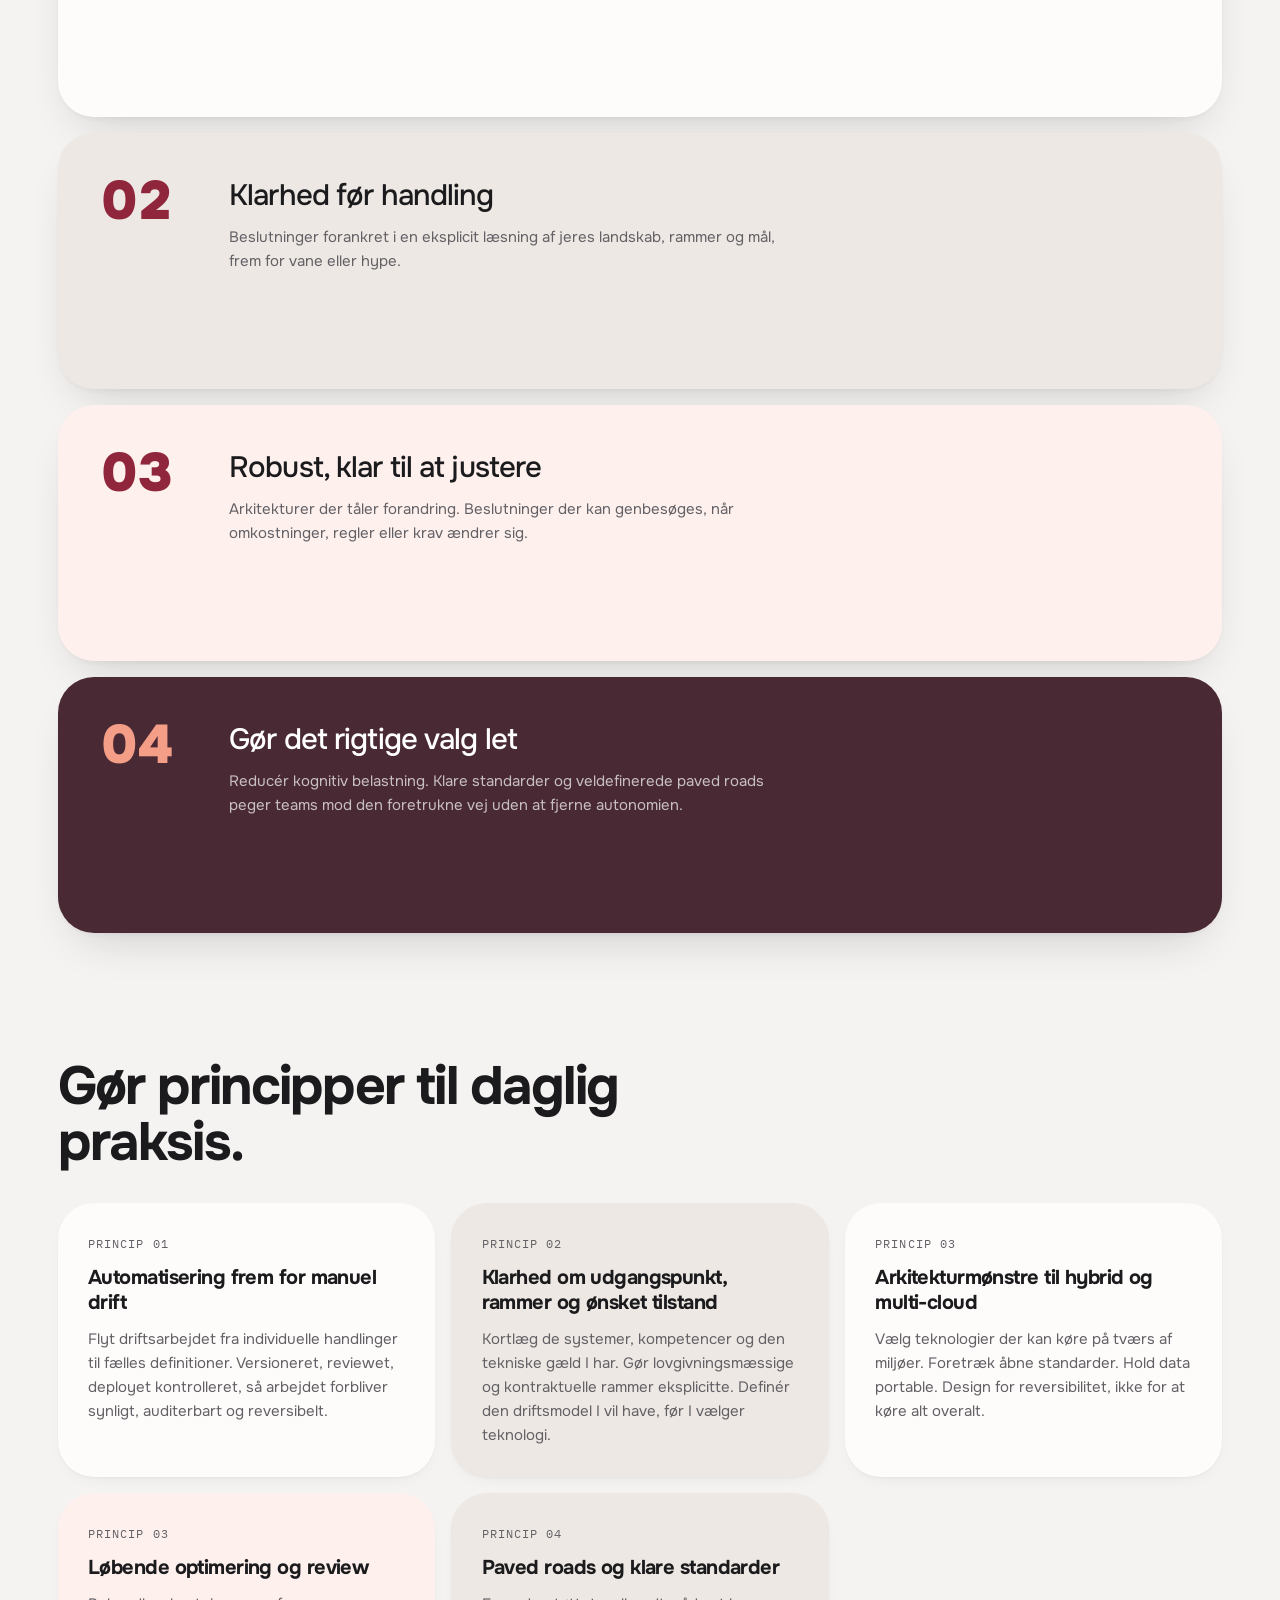
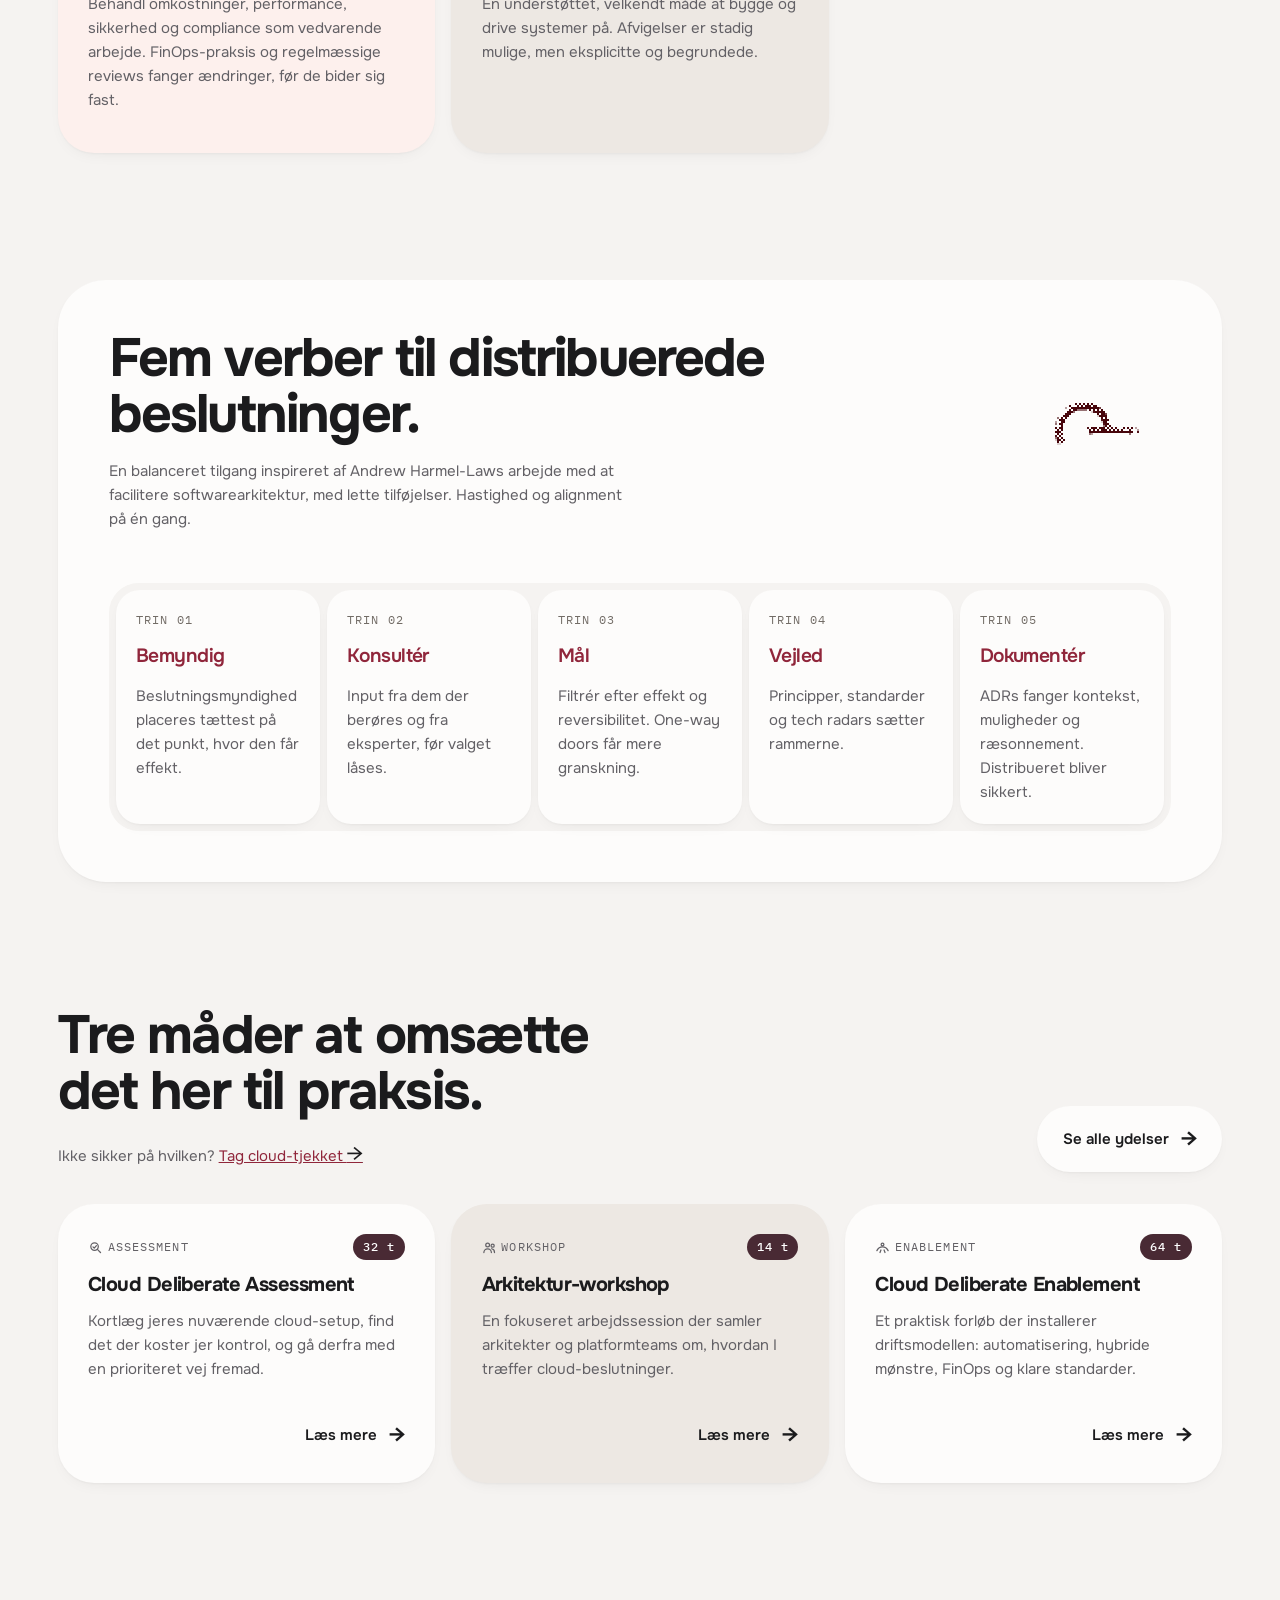
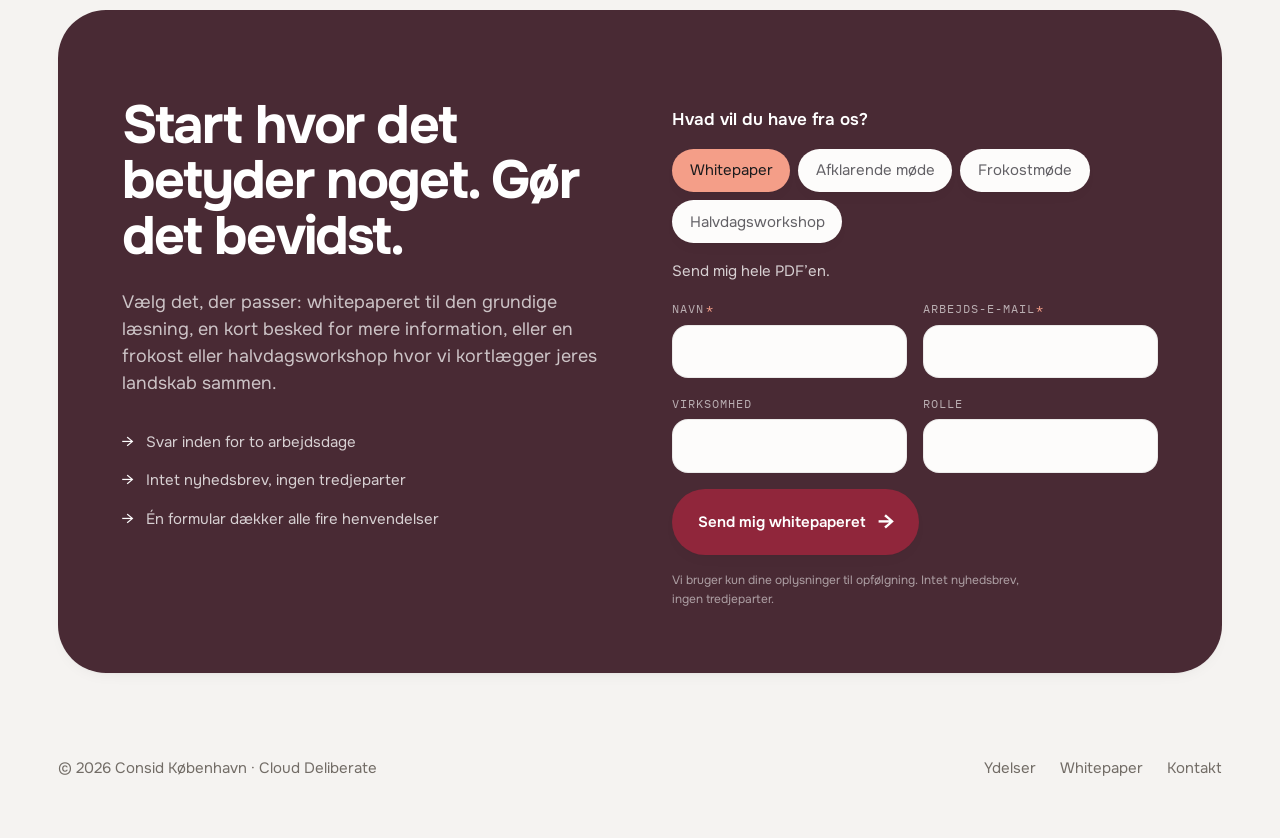
==== commit c0a3a035: "Add cloud-tjekket, the lead qualifier, with the backend left stubbed Six questions at /cloud-tjek/ t" ====
--- a/index.html
+++ b/index.html
@@ -37,6 +37,7 @@
       <a class="nav__link" href="#principper">Principper</a>
       <a class="nav__link" href="#vaerktoejskasse">Værktøjskasse</a>
       <a class="nav__link" href="#framework">Framework</a>
+      <a class="nav__link" href="cloud-tjek/">Cloud-tjek</a>
       <a class="nav__link nav__link--stay" href="ydelser/">Ydelser</a>
       <a class="btn btn--primary" href="#kontakt" data-ask="moede">Book en session <span class="arw">→</span></a>
     </div>
@@ -224,6 +225,7 @@
     <div class="railhead">
       <div>
         <h2 class="reveal" style="max-width:16ch">Tre måder at omsætte det her til praksis.</h2>
+        <p class="reveal" style="margin-top:var(--s-4);color:var(--graphite);font-size:var(--t-small)">Ikke sikker på hvilken? <a href="cloud-tjek/" style="color:var(--crimson)">Tag cloud-tjekket <span class="arw">→</span></a></p>
       </div>
       <a class="btn btn--soft reveal" href="ydelser/">Se alle ydelser <span class="arw">→</span></a>
     </div>
--- a/assets/site.css
+++ b/assets/site.css
@@ -167,7 +167,7 @@
 .brand__mark{height:22px;width:auto;display:block;transition:filter var(--d-fast) var(--ease-out)}
 .brand__sub{font-family:var(--font-mono);font-size:var(--t-micro);color:var(--stone);letter-spacing:.03em;padding-left:var(--s-3);border-left:1px solid var(--hairline);transition:color var(--d-fast) var(--ease-out),border-color var(--d-fast) var(--ease-out)}
 .nav__links{display:flex;gap:var(--s-5);margin-left:auto;align-items:center}
-.nav__link{text-decoration:none;font-size:var(--t-small);color:var(--graphite);transition:color var(--d-fast) var(--ease-out)}
+.nav__link{text-decoration:none;font-size:var(--t-small);color:var(--graphite);white-space:nowrap;transition:color var(--d-fast) var(--ease-out)}
 .nav__link:hover{color:var(--ink-800)}
 .nav .btn{padding:.7rem 1.2rem}
 /* Below 900px the section anchors go, but Ydelser stays: it is the only
@@ -281,6 +281,10 @@
   text-transform:uppercase;color:rgba(255,255,255,.7);margin-bottom:var(--s-6);
   transition:color var(--d-fast) var(--ease-out)}
 .backlink:hover{color:#fff}
+/* The base .backlink is white, for the plum Ydelse header. On a light
+   page it needs ink, or it reads as a stray arrow. */
+.backlink--light{color:var(--graphite)}
+.backlink--light:hover{color:var(--ink-800)}
 .backlink .arw{transition:transform var(--d-base) var(--ease-spring)}
 .backlink:hover .arw{transform:translateX(-5px)}
 .ydelse__meta{display:flex;gap:var(--s-6);flex-wrap:wrap;align-items:center;
@@ -738,6 +742,106 @@
 #lf-status.is-in{opacity:1;transform:none}
 @media (prefers-reduced-motion:reduce){.leadform,#lf-status{transition:none}}
 
+/* CLOUD-TJEKKET ------------------------------------------ */
+/* The lead qualifier at /cloud-tjek/. Four stages live in the page at
+   once and only one is shown, so a visitor never waits for a load
+   between questions. Sibling-site parallel: Directed Agentic Delivery's
+   niveau-tjek keeps its styles inline in the page; this site keeps one
+   copy of everything here, per its own file-layout rule. */
+.wrap--narrow{max-width:58rem}
+.tjek-stage{display:none;margin-top:var(--s-7)}
+.tjek-stage.is-active{display:block}
+.tjek-stage.is-swap{animation:tjekSwap var(--d-base) var(--ease-out)}
+@keyframes tjekSwap{from{opacity:0;transform:translateY(8px)}to{opacity:1;transform:none}}
+.tjek-actions{display:flex;flex-wrap:wrap;gap:var(--s-3);margin-top:var(--s-6)}
+.tjek-note{margin-top:var(--s-5);color:var(--graphite);font-size:var(--t-small);line-height:1.6;max-width:60ch}
+
+/* Progress + question */
+.tjek__head{display:flex;align-items:center;justify-content:space-between;gap:var(--s-4)}
+.tjek__head .mono{color:var(--stone)}
+.tjek__back{font-family:var(--font-mono);font-size:var(--t-micro);letter-spacing:.09em;
+  text-transform:uppercase;color:var(--graphite);padding:.5rem 0}
+.tjek__back:hover{color:var(--ink-800)}
+.tjek__bar{height:3px;background:var(--sand);border-radius:var(--r-pill);margin-top:var(--s-4);overflow:hidden}
+.tjek__bar span{display:block;height:100%;width:16.6%;background:var(--crimson);
+  transition:width var(--d-base) var(--ease-out)}
+.tjek__q{font-size:clamp(1.35rem,2.6vw,2rem);letter-spacing:-.03em;font-weight:500;
+  margin-top:var(--s-6);max-width:26ch}
+.tjek__q:focus-visible{outline:none}
+.tjek__opts{display:flex;flex-direction:column;gap:var(--s-3);margin-top:var(--s-6)}
+.tjek__opt{display:flex;gap:var(--s-4);align-items:flex-start;text-align:left;width:100%;
+  background:var(--surface);border:1px solid var(--hairline);border-radius:var(--r-md);
+  padding:clamp(1rem,2.2vw,1.35rem) clamp(1.1rem,2.4vw,1.6rem);
+  font-size:var(--t-small);line-height:1.55;color:var(--ink-700);
+  transition:border-color var(--d-fast) var(--ease-out),background-color var(--d-fast) var(--ease-out),
+             transform var(--d-fast) var(--ease-out)}
+.tjek__opt:hover{border-color:var(--crimson);transform:translateY(-2px)}
+.tjek__opt.is-selected{background:var(--blush);border-color:var(--crimson)}
+.tjek__opt__lab{flex:none;font-family:var(--font-mono);font-size:var(--t-micro);letter-spacing:.09em;
+  color:var(--crimson);padding-top:.15em}
+
+/* The 2x2. Deliberateness rises up the page, exposure grows to the
+   right, so the cell a visitor lands in explains itself. */
+.tjek-quad{display:grid;grid-template-columns:repeat(2,minmax(0,1fr));gap:var(--s-3);
+  margin-top:var(--s-6)}
+.tjek-quad--intro{margin-top:var(--s-6)}
+.tjek-quad__cell{background:var(--surface);border:1px solid var(--hairline);border-radius:var(--r-md);
+  padding:clamp(.9rem,2vw,1.25rem);transition:background-color var(--d-base) var(--ease-out),
+  border-color var(--d-base) var(--ease-out)}
+.tjek-quad__cell .mono{display:block;color:var(--stone)}
+.tjek-quad__cell p{margin-top:var(--s-2);font-size:var(--t-micro);line-height:1.5;color:var(--graphite)}
+.tjek-quad__cell.is-you{background:var(--plum);border-color:var(--plum)}
+.tjek-quad__cell.is-you .mono{color:var(--coral)}
+.tjek-quad__cell.is-you p{color:rgba(255,255,255,.78)}
+
+/* Result */
+.tjek-result__quad{color:var(--stone);margin-bottom:var(--s-3)}
+.tjek-result__title{font-size:clamp(1.5rem,3.2vw,2.4rem);letter-spacing:-.034em;font-weight:700;
+  line-height:1.08;max-width:22ch}
+.tjek-result__title:focus-visible{outline:none}
+.tjek-axes{display:grid;grid-template-columns:repeat(2,minmax(0,1fr));gap:var(--s-4);margin-top:var(--s-6)}
+.tjek-axis{background:var(--sand);border-radius:var(--r-md);padding:clamp(1rem,2.4vw,1.5rem);min-width:0}
+.tjek-axis .mono{color:var(--stone)}
+.tjek-axis p{font-size:clamp(1.3rem,2.4vw,1.8rem);font-weight:700;letter-spacing:-.03em;
+  color:var(--crimson);margin-top:var(--s-2)}
+.tjek-axis__d{display:block;margin-top:var(--s-2);font-size:var(--t-micro);line-height:1.5;color:var(--graphite)}
+.tjek-limit{margin-top:var(--s-5);font-size:var(--t-small);line-height:1.6;color:var(--graphite)}
+.tjek-limit strong{color:var(--ink-800)}
+.tjek-limit a{color:var(--crimson);text-decoration:none;white-space:nowrap}
+.tjek-ydelse{margin-top:var(--s-6);background:var(--blush);border-radius:var(--r-lg);
+  padding:clamp(1.4rem,3vw,2.2rem)}
+.tjek-ydelse .mono{color:var(--wine)}
+.tjek-ydelse h3{display:flex;flex-wrap:wrap;align-items:center;gap:var(--s-3);
+  font-size:clamp(1.2rem,2.2vw,1.6rem);letter-spacing:-.03em;margin-top:var(--s-3)}
+.tjek-ydelse .btn{margin-top:var(--s-5)}
+
+/* Form. Its own rules rather than .leadform's, which are written for
+   white text on the plum CTA card. */
+.tjekform{margin-top:var(--s-6)}
+.tjekform__grid{display:grid;grid-template-columns:repeat(2,minmax(0,1fr));gap:var(--s-4)}
+.tjekform .field{display:flex;flex-direction:column;gap:.4rem;min-width:0}
+.tjekform .field--full{grid-column:1/-1}
+.tjekform label{font-family:var(--font-mono);font-size:var(--t-micro);letter-spacing:.09em;
+  text-transform:uppercase;color:var(--graphite)}
+.tjekform abbr{text-decoration:none;color:var(--crimson);padding-left:.25em}
+.tjekform input,.tjekform select,.tjekform textarea{
+  font:inherit;font-size:var(--t-small);color:var(--ink-800);background:var(--surface);
+  border:1px solid var(--hairline);border-radius:var(--r-sm);padding:.8rem 1rem;width:100%}
+.tjekform textarea{resize:vertical;min-height:4.5rem;line-height:1.55}
+.tjekform input[aria-invalid="true"]{border-color:var(--crimson)}
+.tjekform__hp{position:absolute;left:-9999px;width:1px;height:1px;overflow:hidden}
+.tjekform__error{margin-top:var(--s-4);color:var(--crimson);font-size:var(--t-small)}
+.tjekform__privacy{margin-top:var(--s-4);font-size:var(--t-micro);color:var(--stone);line-height:1.6}
+.tjekform__done{font-size:var(--t-lead);line-height:1.5;color:var(--ink-700);max-width:52ch}
+.tjekform__done:focus-visible{outline:none}
+.tjekform__done a{color:var(--crimson)}
+#tjek-submit[disabled]{opacity:.6;cursor:progress}
+@media (max-width:640px){
+  .tjekform__grid{grid-template-columns:1fr}
+  .tjek-axes{grid-template-columns:1fr}
+  .tjek-quad__cell p{font-size:11px}
+}
+
 @media (prefers-reduced-motion:reduce){
   html{scroll-behavior:auto}
   *,*::before,*::after{animation-duration:.001ms!important;animation-iteration-count:1!important;transition-duration:.001ms!important}
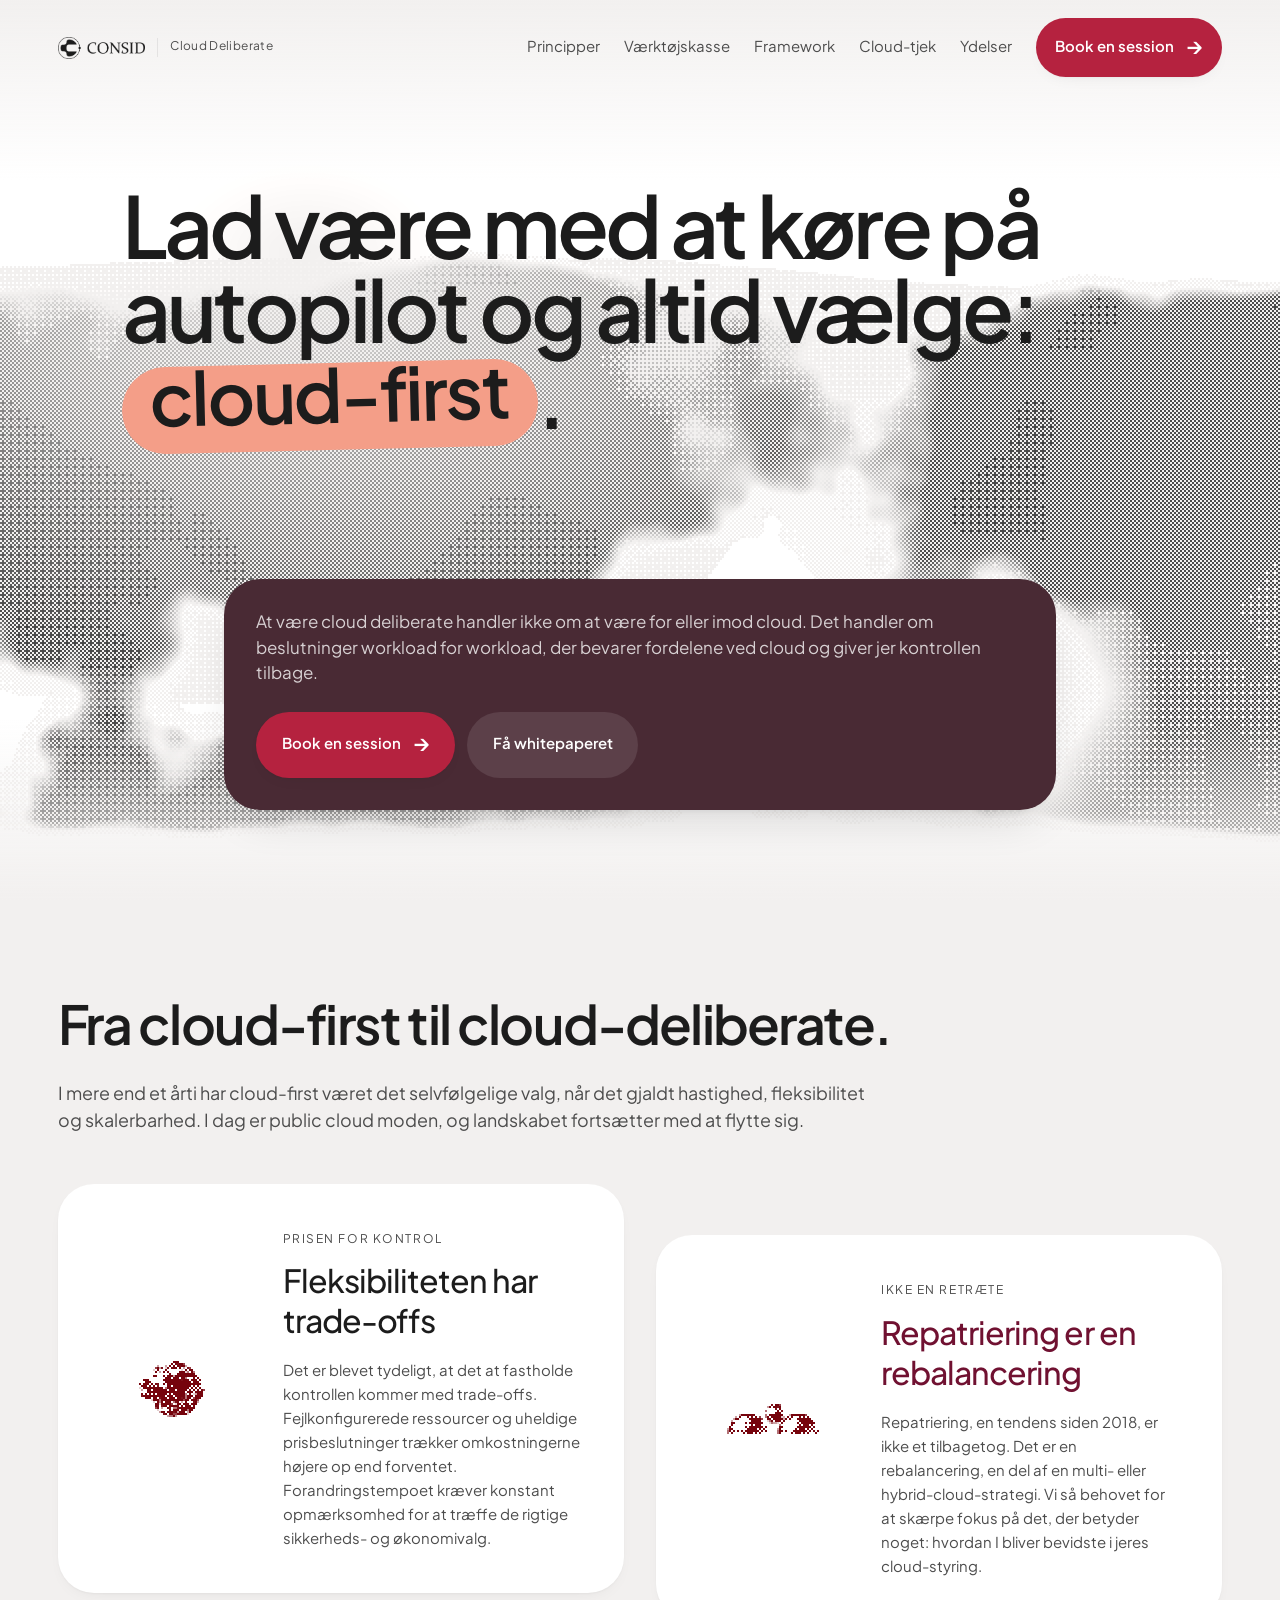
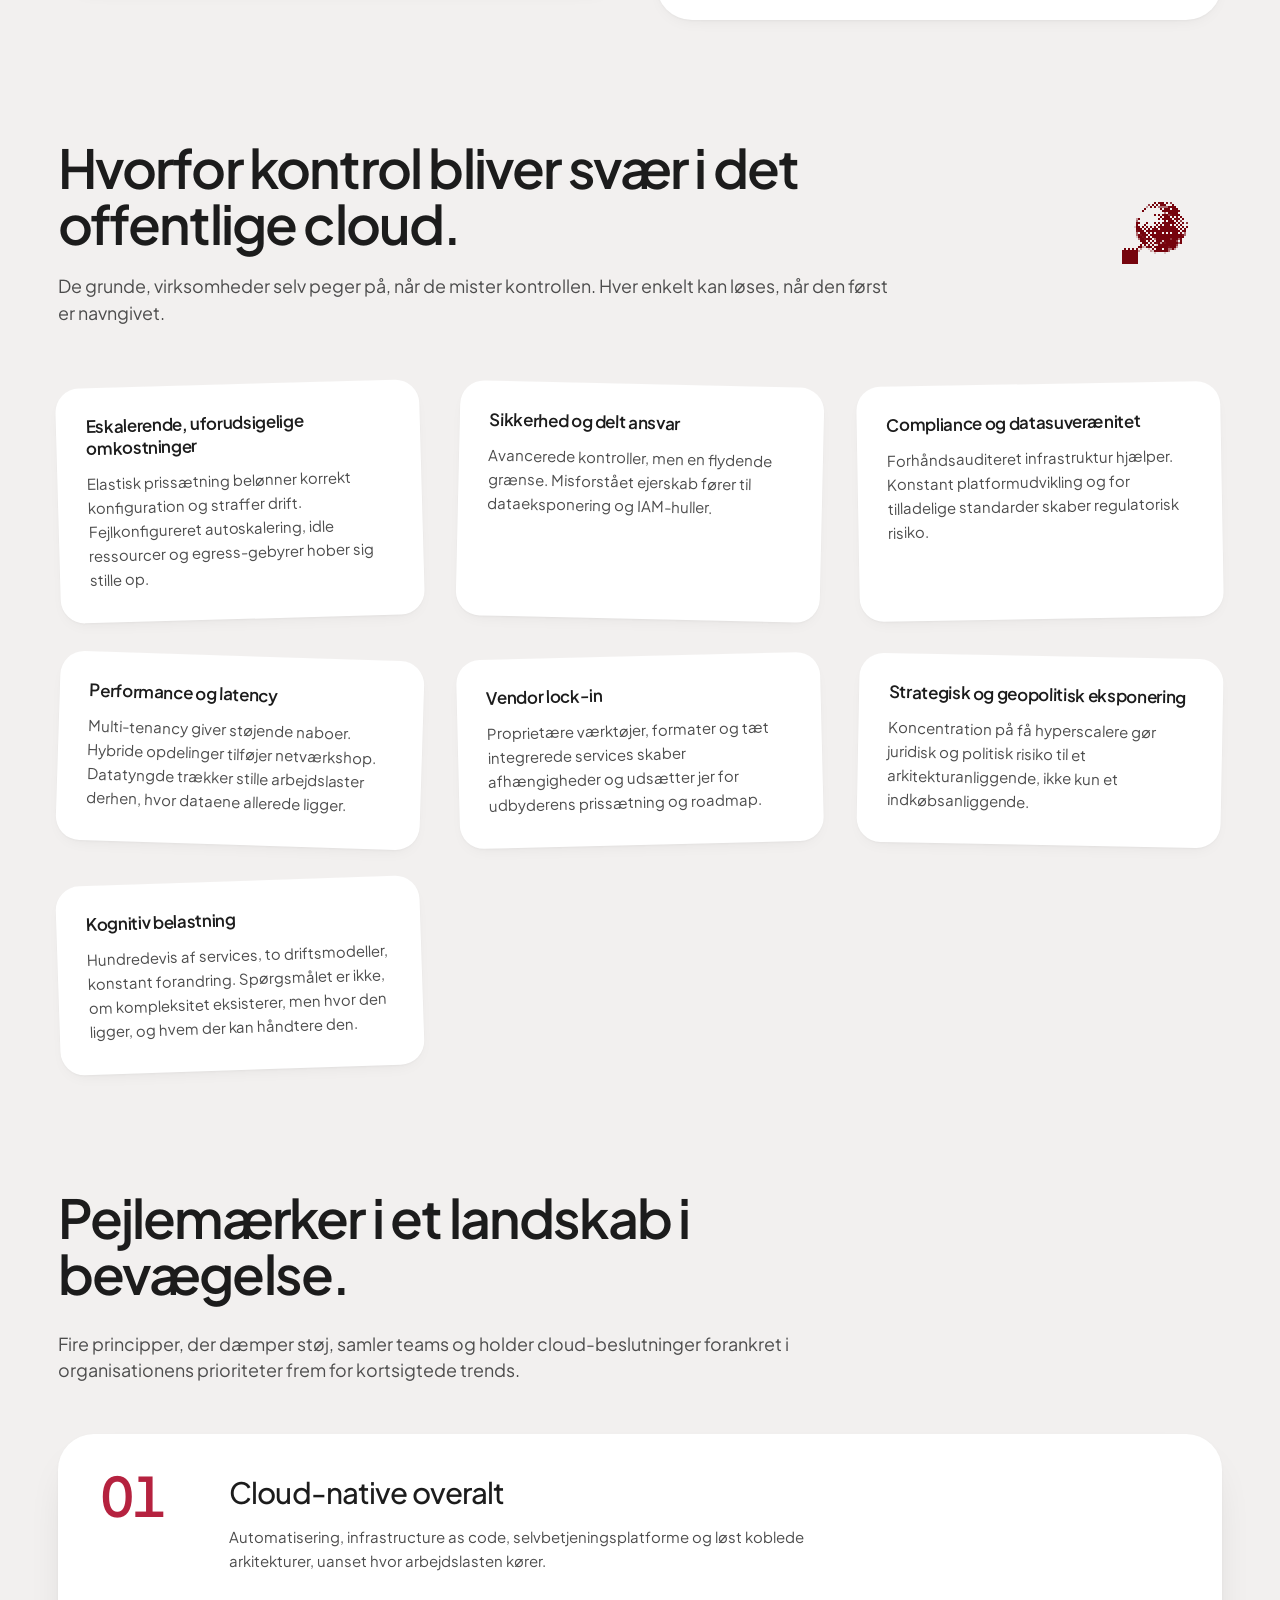
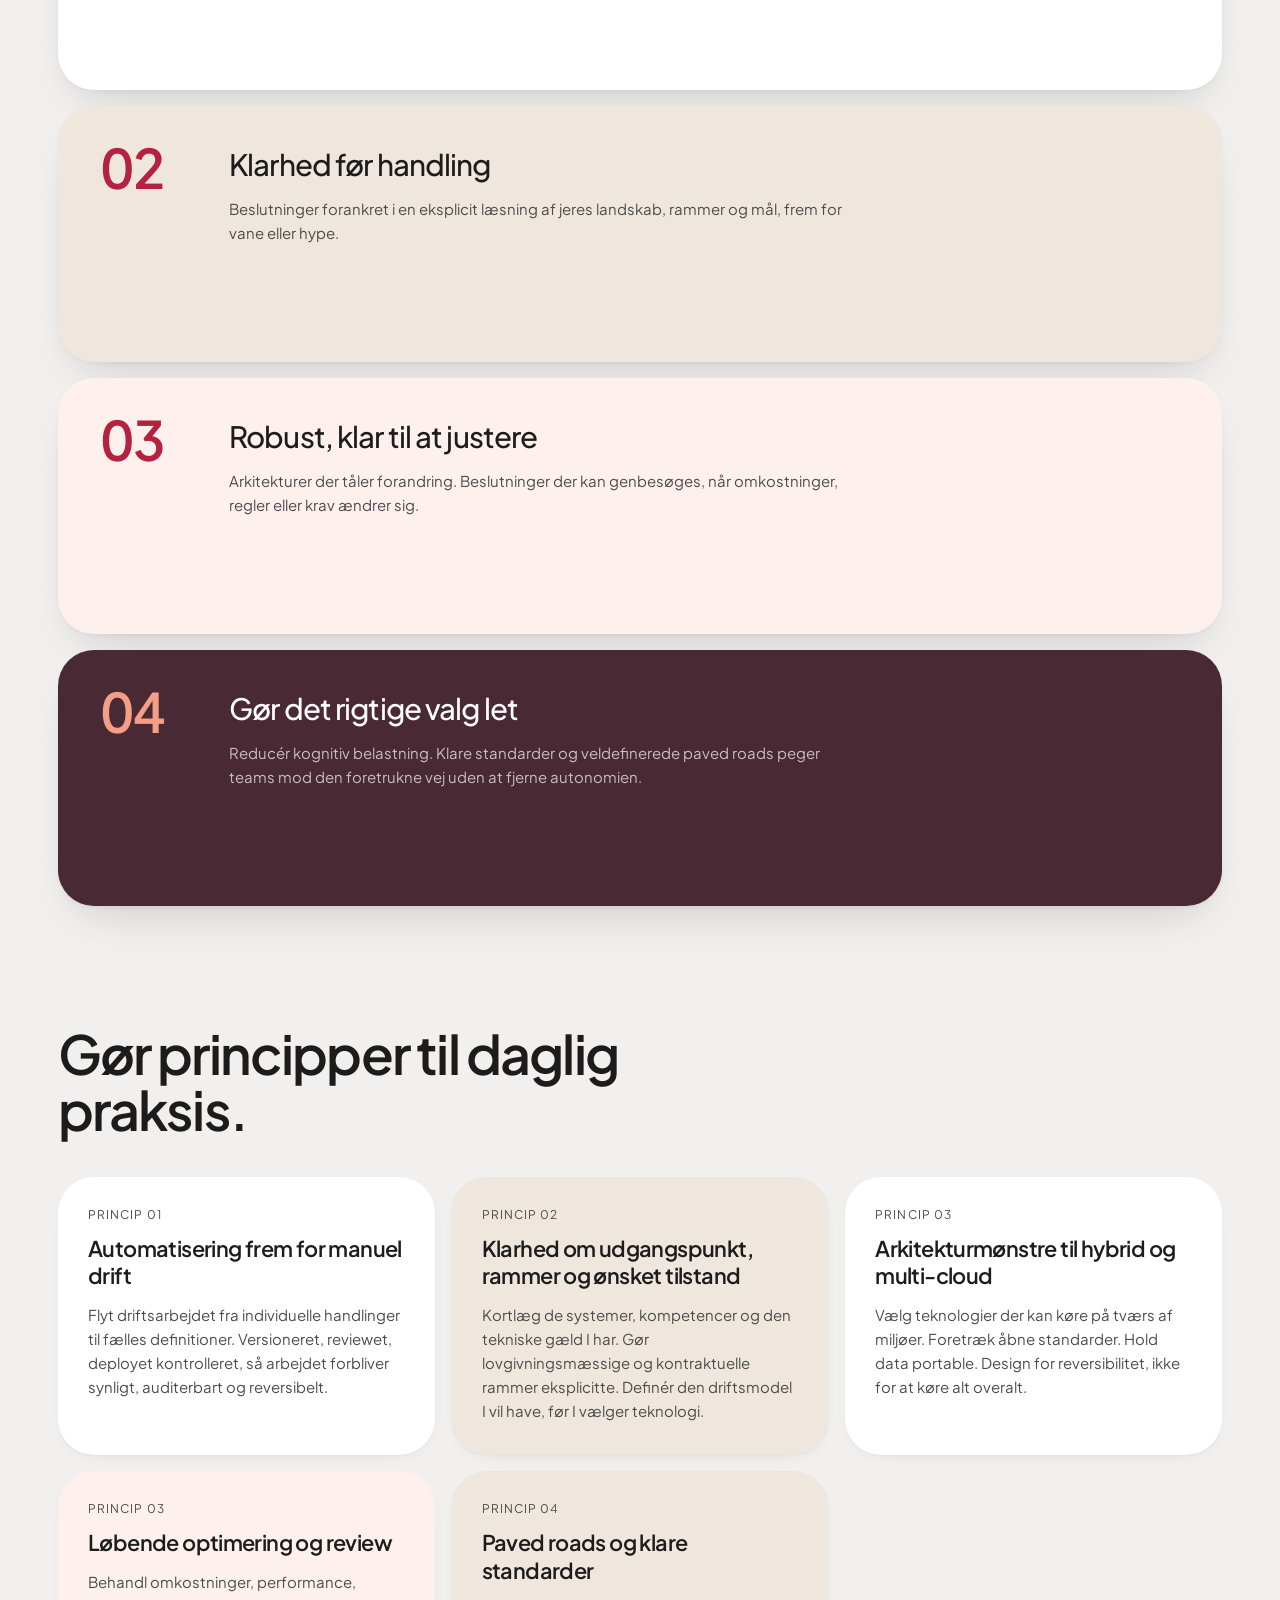
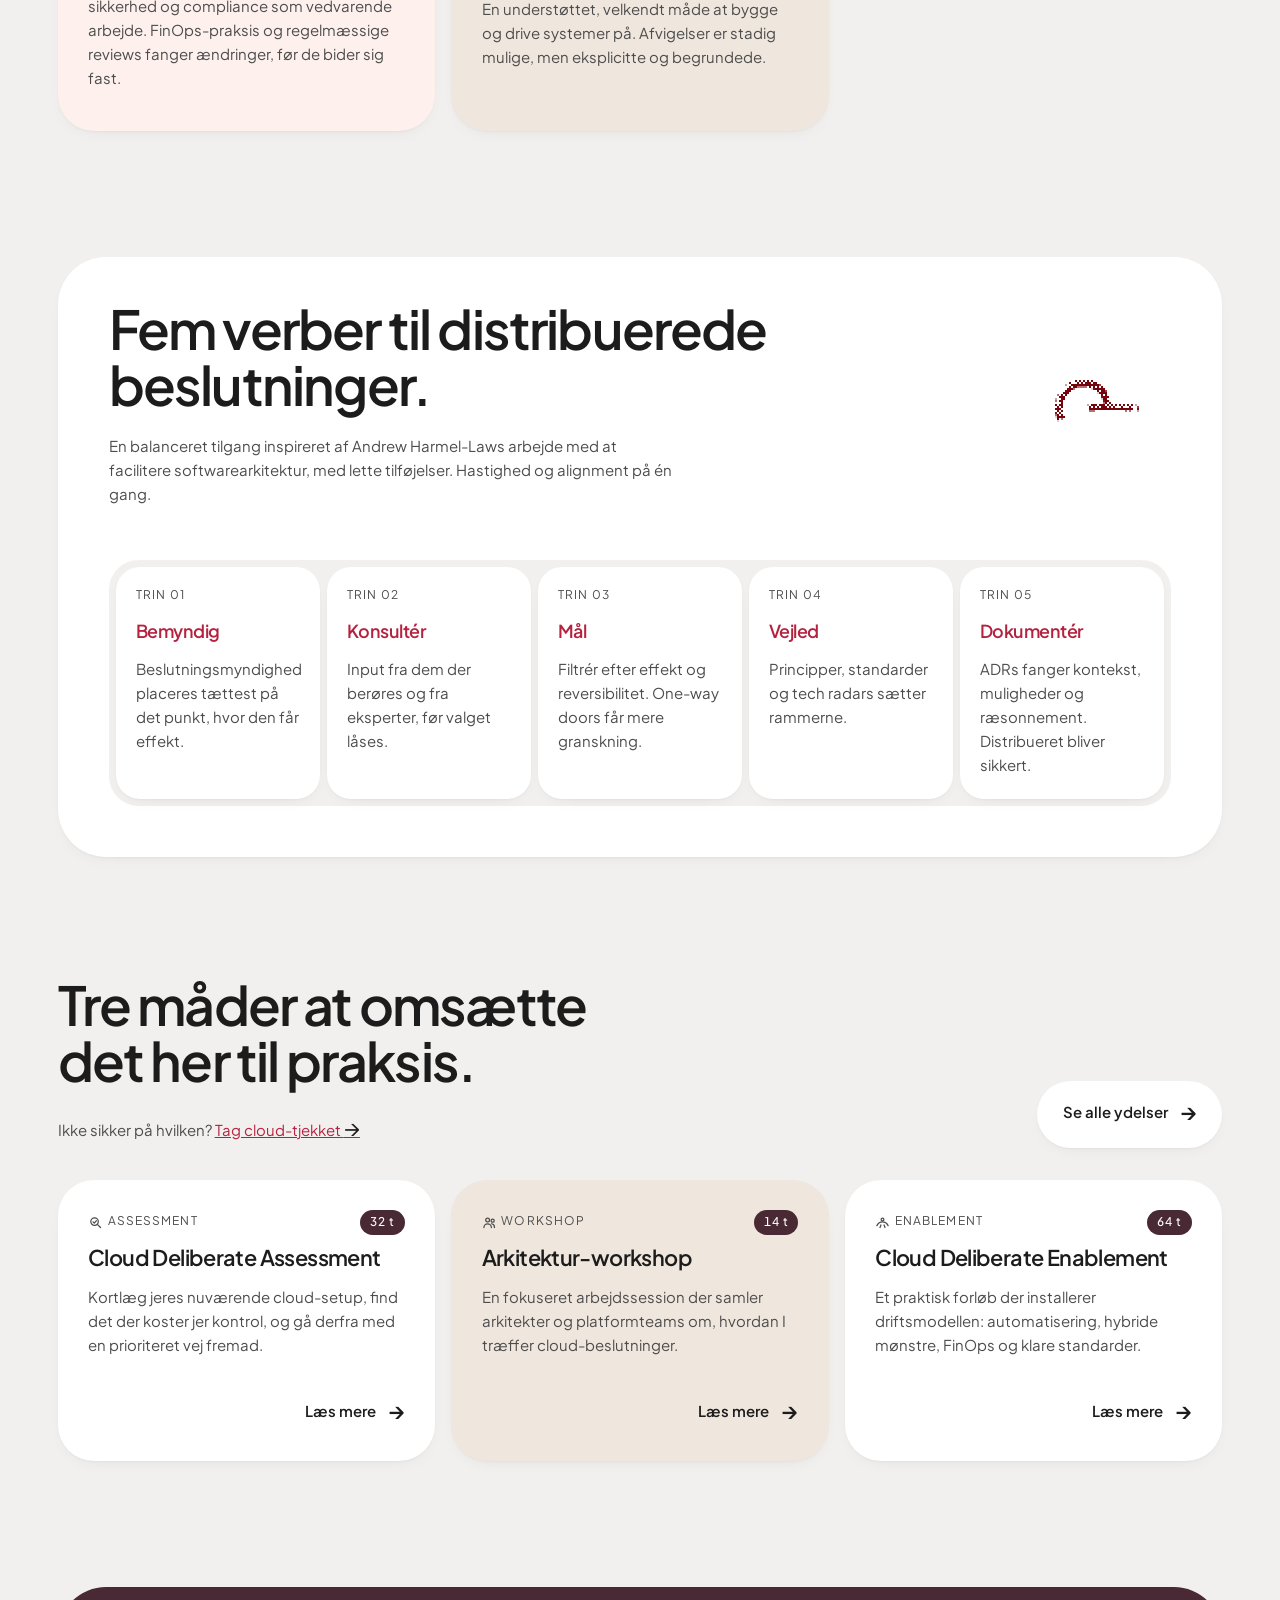
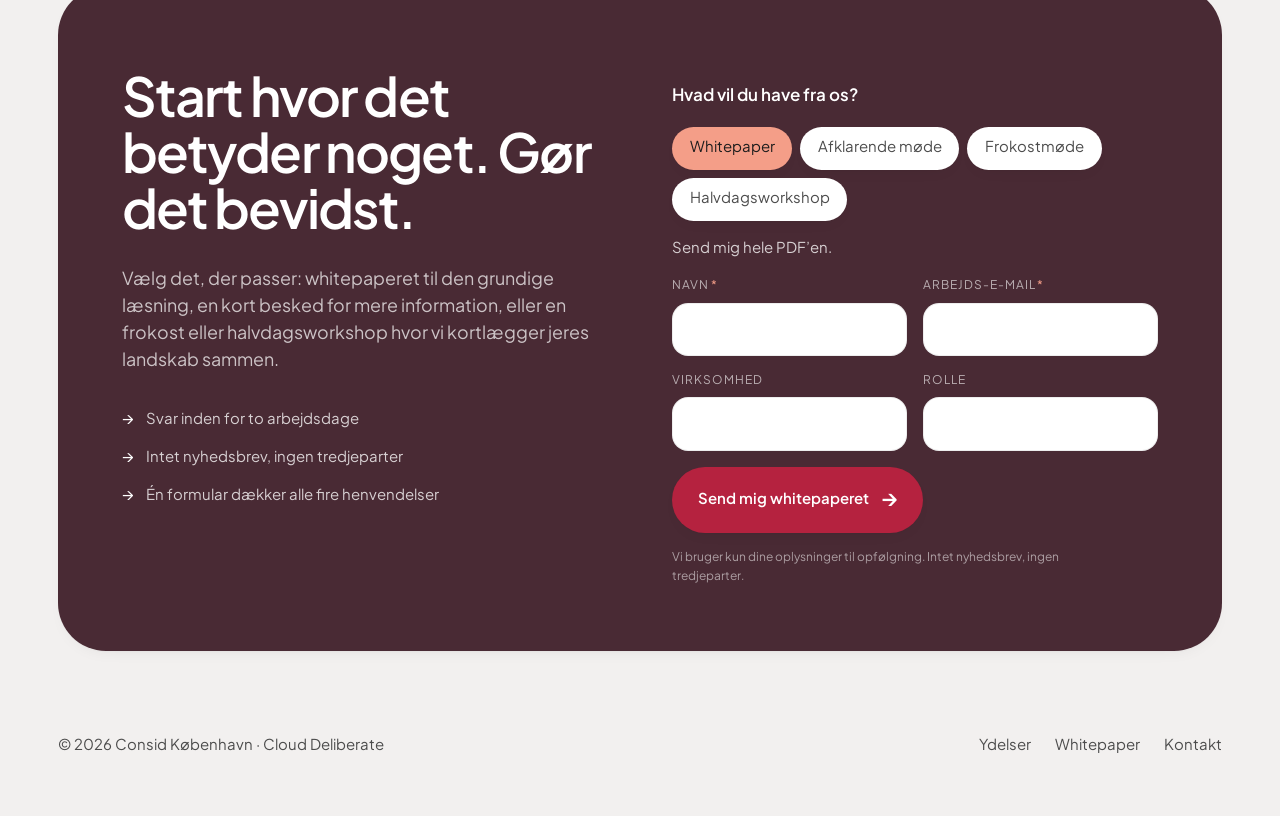
==== commit 351590c5: "Match agentic-futures' design tokens: ConsidSans and the real Consid palette Ports the token half of" ====
--- a/index.html
+++ b/index.html
@@ -23,9 +23,6 @@
 <meta name="twitter:title" content="Cloud Deliberate — Consid">
 <meta name="twitter:description" content="At være cloud deliberate handler ikke om at være for eller imod cloud. Det handler om beslutninger workload for workload, der bevarer fordelene ved cloud og giver jer kontrollen tilbage.">
 <meta name="twitter:image" content="https://frijec.github.io/cloud-deliberate/assets/og/home.png">
-<link rel="preconnect" href="https://fonts.googleapis.com">
-<link rel="preconnect" href="https://fonts.gstatic.com" crossorigin>
-<link href="https://fonts.googleapis.com/css2?family=Onest:wght@400;500;600;700;900&family=EB+Garamond:wght@500;600&family=IBM+Plex+Mono:wght@400;500&display=swap" rel="stylesheet">
 <link rel="stylesheet" href="assets/site.css">
 </head>
 <body>
--- a/assets/site.css
+++ b/assets/site.css
@@ -14,33 +14,72 @@
    are deliberately the same house.
    ============================================================ */
 :root{
-  --ink-900:#141416;
-  --ink-800:#1B1B1D;
-  --ink-700:#2C2C31;
-  --ink-600:#414147;
-  --graphite:#636166;
-  --stone:#726C66;
-
-  --air:#F5F3F1;
-  --surface:#FDFCFB;
-  --sand:#EDE8E3;
-  --blush:#FDF0ED;
-
-  --crimson:#90263B;
-  --crimson-700:#75182C;
-  --plum:#492A34;
+  /* Consid's official brand palette — ui.consid.dev/?path=/docs/design-colors--docs.
+     Every colour below is one of these swatches, or a color-mix() tint of
+     one; nothing off-palette. Ported from the same swap in agentic-futures
+     (frijec/agentic-futures@964a4fa), which measured these directly off
+     consid.com's live DOM rather than off a screenshot. */
+  --c-burgundy:#701131;      /* Primary Dark / Burgundy */
+  --c-raspberry:#B5223F;     /* Primary / Raspberry */
+  --c-light-orange:#F49E88;  /* Secondary / Light Orange */
+  --c-dark-purple:#492A34;   /* Complementary / Dark purple */
+  --c-beige:#EFE6DD;         /* Beige */
+  --c-greige-15:#F2F0EF;     /* Greige 15 */
+  --c-light-orange-15:#FDF0ED; /* Light Orange 15 */
+  --c-white:#FFFFFF;
+  --c-dark:#1C1C1C;
+  --c-muted:#4C4C4C;
+
+  --ink-900:var(--c-dark);
+  --ink-800:var(--c-dark);
+  --ink-700:color-mix(in srgb, var(--c-dark), white 15%);
+  --ink-600:color-mix(in srgb, var(--c-dark), white 30%);
+  --graphite:var(--c-muted);
+  --stone:var(--c-muted);
+
+  --air:var(--c-greige-15);
+  --surface:var(--c-white);
+  --sand:var(--c-beige);
+  --blush:var(--c-light-orange-15);
+
+  --crimson:var(--c-raspberry);
+  --crimson-700:var(--c-burgundy);
+  --plum:var(--c-dark-purple);
   --plum-tint:color-mix(in srgb, var(--plum), white 22%);
-  --wine:#701132;
-  --coral:#F49E88;
-  --hairline:rgba(27,27,29,.08);
-
-  --font-display:"Onest","Helvetica Neue",Helvetica,Arial,sans-serif;
-  --font-body:"Onest","Helvetica Neue",Helvetica,Arial,sans-serif;
-  --font-mono:"IBM Plex Mono",ui-monospace,"SF Mono",Menlo,monospace;
-  --font-wordmark:"EB Garamond","Times New Roman",serif;
-
+  --wine:var(--c-burgundy);
+  --coral:var(--c-light-orange);
+  --hairline:rgba(28,28,28,.08);
+
+  /* ConsidSans is the site's one and only typeface now, matching
+     agentic-futures/consid.com's own type system. It only ships
+     Regular/Medium/SemiBold (400/500/600) — nothing heavier — so
+     anything that asked for 700/900 is capped at 600 below. */
+  --font-considsans:"ConsidSans",-apple-system,"Segoe UI","Helvetica Neue",Helvetica,Arial,sans-serif;
+  --font-display:var(--font-considsans);
+  --font-body:var(--font-considsans);
+  --font-mono:var(--font-considsans);
+  --font-wordmark:var(--font-considsans);
+
+  /* consid.com's nav/footer chrome — Dark background, Raspberry link
+     colour. Same swatches as --ink-900/--crimson above; kept as their
+     own tokens since the nav/footer rules reference them by these names. */
+  --consid-dark:var(--c-dark);
+  --consid-dark-700:color-mix(in srgb, var(--c-dark), black 15%);
+  --consid-red:var(--c-raspberry);
+
+  /* The scale used to jump from --t-h3 (max 24px) straight to --t-h2
+     (max 57.6px), so every component that needed something in between
+     invented its own clamp — ten of them, two pairs near-identical.
+     The three --t-title steps fill that gap and every one of those
+     component ramps now maps onto one of them. --t-numeral is the
+     oversized principle digit, which is a display numeral rather than
+     a heading and sizes on its own. */
   --t-display:clamp(2.57rem,6.66vw,5.85rem);
   --t-h2:clamp(2rem,4.2vw,3.6rem);
+  --t-numeral:clamp(2.4rem,4.4vw,3.4rem);
+  --t-title-lg:clamp(1.5rem,3vw,2.35rem);
+  --t-title:clamp(1.375rem,2.5vw,2rem);
+  --t-title-sm:clamp(1.3rem,2.3vw,1.9rem);
   --t-h3:clamp(1.2rem,1.7vw,1.5rem);
   --t-lead:clamp(1.0625rem,1.4vw,1.3rem);
   --t-body:1.0625rem;
@@ -50,7 +89,10 @@
   --s-1:.25rem;--s-2:.5rem;--s-3:.75rem;--s-4:1rem;--s-5:1.5rem;
   --s-6:2rem;--s-7:3rem;--s-8:4rem;--s-9:6rem;--s-10:8rem;
 
-  --r-xs:10px; --r-sm:16px; --r-md:24px; --r-lg:36px; --r-xl:48px; --r-pill:999px;
+  /* --r-2xs is the control tier: focus rings, checkboxes and the small
+     media boxes sit below the card scale, and without a step for them
+     three literal values had crept in. */
+  --r-2xs:8px; --r-xs:10px; --r-sm:16px; --r-md:24px; --r-lg:36px; --r-xl:48px; --r-pill:999px;
 
   --lift-1:0 1px 2px rgba(20,20,22,.03), 0 6px 18px -10px rgba(20,20,22,.10);
   --lift-2:0 2px 5px rgba(20,20,22,.04), 0 22px 48px -22px rgba(20,20,22,.20);
@@ -64,22 +106,37 @@
   --maxw:1300px;
 }
 
+/* ConsidSans — Consid's brand typeface, self-hosted. Replaces the Google
+   Fonts Onest/EB Garamond/IBM Plex Mono link that used to sit in every
+   page's <head>. */
+@font-face{font-family:"ConsidSans";src:url("fonts/ConsidSans-Regular.woff2") format("woff2");font-weight:400;font-style:normal;font-display:swap}
+@font-face{font-family:"ConsidSans";src:url("fonts/ConsidSans-Italic.woff2") format("woff2");font-weight:400;font-style:italic;font-display:swap}
+@font-face{font-family:"ConsidSans";src:url("fonts/ConsidSans-Medium.woff2") format("woff2");font-weight:500;font-style:normal;font-display:swap}
+@font-face{font-family:"ConsidSans";src:url("fonts/ConsidSans-MediumItalic.woff2") format("woff2");font-weight:500;font-style:italic;font-display:swap}
+@font-face{font-family:"ConsidSans";src:url("fonts/ConsidSans-SemiBold.woff2") format("woff2");font-weight:600;font-style:normal;font-display:swap}
+@font-face{font-family:"ConsidSans";src:url("fonts/ConsidSans-SemiBoldItalic.woff2") format("woff2");font-weight:600;font-style:italic;font-display:swap}
+
 *,*::before,*::after{box-sizing:border-box}
-html{-webkit-text-size-adjust:100%;scroll-behavior:smooth}
+/* This palette is a single warm light theme by design. Declaring it
+   stops the browser rendering its own parts — scrollbars, the select
+   popup, autofill backgrounds — in dark when the OS is, which is the
+   one way an undeclared scheme actually breaks a light-only design. */
+html{-webkit-text-size-adjust:100%;scroll-behavior:smooth;color-scheme:light}
 body{
   margin:0;background:var(--air);color:var(--ink-800);
   font-family:var(--font-body);font-size:var(--t-body);line-height:1.6;
   -webkit-font-smoothing:antialiased;font-synthesis-weight:none;overflow-x:hidden;
 }
 h1,h2,h3,h4{font-family:var(--font-display);margin:0;font-weight:600;letter-spacing:-.026em}
-h1{font-size:var(--t-display);line-height:.99;letter-spacing:-.042em;font-weight:500}
-h2{font-size:var(--t-h2);line-height:1.04;letter-spacing:-.034em;font-weight:700}
-h3{font-size:var(--t-h3);line-height:1.25;font-weight:500}
+h1{font-size:var(--t-display);line-height:.99;letter-spacing:-.042em}
+h2{font-size:var(--t-h2);line-height:1.04;letter-spacing:-.034em}
+h3{font-size:var(--t-h3);line-height:1.25}
 p{margin:0}
+strong,b{font-weight:600}
 a{color:inherit}
 img,svg{display:block;max-width:100%}
 button{font:inherit;color:inherit;background:none;border:0;cursor:pointer}
-:focus-visible{outline:2px solid var(--crimson);outline-offset:3px;border-radius:6px}
+:focus-visible{outline:2px solid var(--crimson);outline-offset:3px;border-radius:var(--r-2xs)}
 
 /* Visually hidden but still announced — used for the hours badge's
    unit word and the hours table's caption. clip-path (not the old
@@ -173,10 +230,26 @@
 /* Below 900px the section anchors go, but Ydelser stays: it is the only
    real destination on the site, and without it a phone visitor can only
    reach the offerings by scrolling to the footer. */
-@media (max-width:900px){.nav__links .nav__link:not(.nav__link--stay){display:none} .brand__sub{display:none}}
+/* Five nav links plus the button need 1021px, but the links only
+   collapse at 900px — which left the button clipped and the page
+   scrolling sideways between roughly 900 and 990. The wordmark suffix
+   is the cheapest 146px to give back, so it goes first and the links
+   survive down to the real breakpoint. */
+@media (max-width:1100px){.brand__sub{display:none}}
+@media (max-width:900px){.nav__links .nav__link:not(.nav__link--stay){display:none}}
 /* Brand + Ydelser + button have to share one row on a phone. */
-@media (max-width:640px){.nav__links{gap:var(--s-4)} .nav .btn{padding:.75rem 1.1rem;font-size:.875rem}}
-@media (max-width:420px){.nav__links{gap:var(--s-3)} .nav .btn .arw{display:none} .brand__mark{width:76px;height:auto}}
+@media (max-width:640px){.nav__links{gap:var(--s-4)} .nav .btn{padding:.75rem 1.1rem}}
+/* 320px is the reflow floor (WCAG 1.4.10), and the row has to fit there
+   without the button being clipped. Tightening the gaps and padding
+   buys the ~17px needed, so the label keeps --t-small rather than
+   dropping to a one-off size. */
+@media (max-width:420px){
+  .nav__in{padding-inline:var(--s-3)}
+  .nav__links{gap:var(--s-2)}
+  .nav .btn{padding:.75rem .9rem}
+  .nav .btn .arw{display:none}
+  .brand__mark{width:76px;height:auto}
+}
 
 /* Nav-on-dark variant — for pages whose top section is a plum band
    (the Ydelse pages): the nav overlays that band as a transparent bar
@@ -206,7 +279,7 @@
 .ocard:nth-child(5n+4){background:var(--blush)}
 .ocard__tag{display:flex;align-items:center;gap:.4em;font-family:var(--font-mono);font-size:var(--t-micro);letter-spacing:.09em;text-transform:uppercase;color:var(--graphite)}
 .oicon{width:15px;height:15px;flex:none;stroke:currentColor}
-.ocard :is(h2,h3){font-size:1.25rem;letter-spacing:-.028em;font-weight:700;line-height:1.25;transition:color var(--d-fast) var(--ease-out)}
+.ocard :is(h2,h3){font-size:var(--t-h3);letter-spacing:-.028em;font-weight:600;line-height:1.25;transition:color var(--d-fast) var(--ease-out)}
 .ocard:hover :is(h2,h3){color:var(--wine)}
 .ocard p{font-size:var(--t-small);color:var(--graphite);line-height:1.6}
 .ocard__foot{margin-top:auto;display:flex;align-items:center;gap:var(--s-3);font-size:var(--t-small);font-weight:600;padding-top:var(--s-4)}
@@ -250,6 +323,12 @@
 .ctacard h2{max-width:18ch;margin-inline:auto;margin-top:var(--s-5)}
 .ctacard .lead{margin-inline:auto;margin-top:var(--s-5);text-align:center;color:rgba(255,255,255,.72)}
 .ctacard__actions{display:flex;gap:var(--s-3);flex-wrap:wrap;justify-content:center;margin-top:var(--s-7)}
+/* The route into the tjek for anyone still deciding. It matters most on
+   a phone, where the nav link to it is collapsed away. */
+.ctacard__alt{margin-top:var(--s-5);text-align:center;font-size:var(--t-small);color:rgba(255,255,255,.72)}
+/* nowrap so the arrow never orphans onto a line of its own. */
+.ctacard__alt a{color:var(--coral);text-decoration:none;white-space:nowrap}
+.ctacard__alt a:hover{text-decoration:underline}
 .footer{padding-block:var(--s-7)}
 .footer__in{display:flex;flex-wrap:wrap;gap:var(--s-5);justify-content:space-between;align-items:center;font-size:var(--t-small);color:var(--stone)}
 .footer__links{display:flex;gap:var(--s-5)}
@@ -315,7 +394,7 @@
 /* A framing sentence that introduces a section, not a section title.
    Full --t-h2 (up to 3.6rem) on a whole sentence shouts; this sits
    between h2 and h3 and takes a wider measure. */
-.h2--sub{font-size:clamp(1.35rem,2.5vw,2.05rem);letter-spacing:-.028em;
+.h2--sub{font-size:var(--t-title);letter-spacing:-.028em;
   line-height:1.2;font-weight:500;max-width:34ch}
 
 /* Three-up cell block — used twice per detail page, for the "Hvad er
@@ -357,7 +436,7 @@
    shows it. Dropped under 640px, where the card is a single narrow
    column and the mark would push the title down. */
 .phase__illus{position:absolute;top:clamp(1.1rem,2.4vw,1.8rem);right:clamp(1.1rem,2.4vw,1.8rem);
-  width:clamp(96px,10vw,124px);height:clamp(96px,10vw,124px);border-radius:8px;overflow:hidden}
+  width:clamp(96px,10vw,124px);height:clamp(96px,10vw,124px);border-radius:var(--r-2xs);overflow:hidden}
 .phase__illus canvas{display:block;width:100%;height:100%}
 .phase h3,.phase__meta{max-width:calc(100% - clamp(96px,10vw,124px) - var(--s-4))}
 @media (max-width:640px){.phase__illus{display:none} .phase h3,.phase__meta{max-width:none}}
@@ -379,9 +458,12 @@
 .journey__track{position:relative;height:clamp(200px,34vh,340px);padding-left:1.6rem;margin-left:var(--s-2)}
 .journey__track::before{content:"";position:absolute;left:0;top:0;bottom:0;width:6px;
   background-image:radial-gradient(var(--stone) 55%,transparent 62%);background-size:3px 3px;opacity:.3}
-.journey__fill{position:absolute;left:0;top:0;width:6px;height:0;
+/* Scaled, not resized: animating height reflows the rail on every step.
+   transform-origin keeps it growing downward from the first station. */
+.journey__fill{position:absolute;left:0;top:0;width:6px;height:100%;
   background-image:radial-gradient(var(--crimson) 65%,transparent 70%);background-size:3px 3px;
-  transition:height var(--d-slow) var(--ease-out)}
+  transform:scaleY(0);transform-origin:top;
+  transition:transform var(--d-slow) var(--ease-out)}
 .journey__stations{list-style:none;margin:0;padding:0;height:100%;
   display:flex;flex-direction:column;justify-content:space-between}
 .journey__stations li{position:relative;font-family:var(--font-mono);font-size:var(--t-micro);
@@ -397,7 +479,7 @@
 .journey__stations li.is-active::before{transform:translateY(-50%) rotate(45deg) scale(1.35)}
 .journey__hours{font-family:var(--font-mono);font-size:var(--t-micro);letter-spacing:.09em;
   text-transform:uppercase;color:var(--graphite);margin-left:var(--s-2)}
-.journey__hours b{color:var(--crimson);font-weight:700;font-variant-numeric:tabular-nums}
+.journey__hours b{color:var(--crimson);font-weight:600;font-variant-numeric:tabular-nums}
 /* The story's two bookends: where you stand on day 0 and what you hold
    at the end. No card and no background, so they read as narration
    around the chapters rather than as two more chapters — but set with
@@ -408,7 +490,7 @@
 .journey__bookend{display:block;padding-inline:clamp(1.6rem,3.4vw,2.75rem);
   color:var(--graphite);font-size:var(--t-lead);line-height:1.5;max-width:44ch}
 .journey__bookend .mono{display:flex;align-items:center;gap:.55em;margin-bottom:var(--s-3);
-  font-family:var(--font-display);font-size:clamp(1.3rem,2.3vw,1.9rem);font-weight:700;
+  font-family:var(--font-display);font-size:var(--t-title-sm);font-weight:600;
   letter-spacing:-.03em;text-transform:none;color:var(--crimson);font-variant-numeric:tabular-nums}
 .journey__bookend .mono::before{content:"";flex:none;width:11px;height:11px;
   transform:rotate(45deg);background:var(--crimson)}
@@ -423,8 +505,8 @@
 /* Number and title on one line — the number is an inline span inside
    the <h3> rather than a separate oversized display digit in its own
    column, so it reads as part of the heading, not a competing element. */
-.phase h3{font-size:clamp(1.3rem,2.3vw,1.9rem);letter-spacing:-.03em;font-weight:500;margin-top:var(--s-2)}
-.phase__n{font-weight:900;color:var(--crimson);font-variant-numeric:tabular-nums}
+.phase h3{font-size:var(--t-title-sm);letter-spacing:-.03em;font-weight:500;margin-top:var(--s-2)}
+.phase__n{font-weight:600;color:var(--crimson);font-variant-numeric:tabular-nums}
 .phase__points{margin-top:var(--s-4);padding-left:1.1em;display:flex;flex-direction:column;gap:var(--s-2)}
 .phase__points li{color:var(--graphite);font-size:var(--t-small);line-height:1.6;max-width:56ch}
 
@@ -462,7 +544,7 @@
 @media (max-width:560px){
   .htable__c1{width:38%}
   .htable__c3{width:3.75rem}
-  .htable th,.htable td{padding:var(--s-2);font-size:.875rem}
+  .htable th,.htable td{padding:var(--s-2);font-size:var(--t-small)}
   .htable thead th{font-size:var(--t-micro)}
 }
 
@@ -475,7 +557,7 @@
 .nextup__text{display:flex;flex-direction:column;gap:.3rem;min-width:0}
 .nextup__lab{font-family:var(--font-mono);font-size:var(--t-micro);letter-spacing:.1em;
   text-transform:uppercase;color:var(--coral)}
-.nextup__text b{font-family:var(--font-display);font-size:clamp(1.05rem,1.9vw,1.4rem);
+.nextup__text b{font-family:var(--font-display);font-size:var(--t-lead);
   font-weight:600;letter-spacing:-.02em;color:#fff}
 .nextup__go{display:flex;align-items:center;gap:var(--s-3);font-size:var(--t-small);
   font-weight:600;color:#fff;flex:none}
@@ -536,7 +618,7 @@
 .sechead{display:grid;grid-template-columns:1fr clamp(96px,12vw,148px);gap:var(--s-6);align-items:center}
 .sechead__text{display:flex;flex-direction:column;gap:var(--s-4);min-width:0}
 .sechead__text h2{max-width:20ch}
-.sechead__illus{width:100%;aspect-ratio:1;border-radius:8px;overflow:hidden}
+.sechead__illus{width:100%;aspect-ratio:1;border-radius:var(--r-2xs);overflow:hidden}
 .sechead__illus canvas{display:block;width:100%;height:100%}
 @media (max-width:760px){.sechead{grid-template-columns:1fr} .sechead__illus{display:none}}
 
@@ -552,11 +634,11 @@
 .tcard--b{margin-top:clamp(0rem,4vw,3.5rem)}
 .tcard__body{min-width:0}
 .tcard .mono{color:var(--stone)}
-.tcard h3{font-size:clamp(1.5rem,2.4vw,2rem);letter-spacing:-.03em;margin-top:var(--s-3);font-weight:500}
+.tcard h3{font-size:var(--t-title);letter-spacing:-.03em;margin-top:var(--s-3);font-weight:500}
 .tcard--b h3{color:var(--wine)}
 .tcard p{margin-top:var(--s-4);color:var(--graphite);font-size:var(--t-small);line-height:1.6}
 .thesis__intro{max-width:34ch}
-.card-illus{width:clamp(112px,13vw,152px);height:clamp(112px,13vw,152px);flex:none;border-radius:8px;overflow:hidden}
+.card-illus{width:clamp(112px,13vw,152px);height:clamp(112px,13vw,152px);flex:none;border-radius:var(--r-2xs);overflow:hidden}
 .card-illus canvas{display:block;width:100%;height:100%}
 
 /* PRINCIPPER — sticky stack ------------------------------ */
@@ -583,10 +665,10 @@
    out-specify this (0,1,0), rendering it as body text. Same reason
    .phase__n is a <div>. */
 .pcard__n{
-  font-family:var(--font-display);font-weight:900;font-size:clamp(2.4rem,4.4vw,3.4rem);
+  font-family:var(--font-display);font-weight:600;font-size:var(--t-numeral);
   line-height:.9;letter-spacing:-.02em;color:var(--crimson);font-variant-numeric:tabular-nums;
 }
-.pcard h3{font-size:clamp(1.3rem,2.3vw,1.9rem);letter-spacing:-.03em;font-weight:500}
+.pcard h3{font-size:var(--t-title-sm);letter-spacing:-.03em;font-weight:500}
 .pcard p{margin-top:var(--s-3);color:var(--graphite);font-size:var(--t-small);line-height:1.6;max-width:56ch}
 
 /* VÆRKTØJSKASSE — five static cards ---------------------- */
@@ -617,7 +699,7 @@
   background:var(--surface);border-radius:var(--r-md);box-shadow:var(--lift-1)}
 .verb__lab{font-family:var(--font-mono);font-size:var(--t-micro);letter-spacing:.1em;
   text-transform:uppercase;color:var(--stone);display:block}
-.verb__name{font-family:var(--font-display);font-size:clamp(1rem,1.5vw,1.25rem);font-weight:600;
+.verb__name{font-family:var(--font-display);font-size:var(--t-lead);font-weight:600;
   letter-spacing:-.028em;display:block;color:var(--crimson)}
 .verb p{font-size:var(--t-small);color:var(--graphite);line-height:1.6}
 .ladder__note{margin-top:var(--s-6);font-size:var(--t-small);color:var(--stone);max-width:58ch}
@@ -647,7 +729,7 @@
 .scard:nth-child(5){--tilt:-1.4deg}
 .scard:nth-child(6){--tilt:1.1deg}
 .scard:nth-child(7){--tilt:-1.9deg}
-.scard__h{font-family:var(--font-display);font-weight:600;font-size:clamp(1rem,1.5vw,1.1rem);
+.scard__h{font-family:var(--font-display);font-weight:600;font-size:var(--t-body);
   letter-spacing:-.02em;line-height:1.3}
 .scard__b{margin-top:var(--s-3);color:var(--graphite);font-size:var(--t-small);line-height:1.6}
 /* --wine is the site's link-on-light colour. Underlined, not coloured
@@ -759,15 +841,25 @@
 /* Progress + question */
 .tjek__head{display:flex;align-items:center;justify-content:space-between;gap:var(--s-4)}
 .tjek__head .mono{color:var(--stone)}
-.tjek__back{font-family:var(--font-mono);font-size:var(--t-micro);letter-spacing:.09em;
-  text-transform:uppercase;color:var(--graphite);padding:.5rem 0}
-.tjek__back:hover{color:var(--ink-800)}
+.tjek__head-actions{display:flex;align-items:center;gap:var(--s-5)}
+.tjek__back,.tjek__skip{font-family:var(--font-mono);font-size:var(--t-micro);letter-spacing:.09em;
+  text-transform:uppercase;color:var(--graphite);padding:.5rem 0;text-decoration:none;white-space:nowrap}
+.tjek__back:hover,.tjek__skip:hover{color:var(--ink-800)}
+/* The escape hatch stays available at every step, but as a quiet link.
+   As a full button beside "Start tjekket" it competed with starting at
+   the one moment nothing had been invested yet. */
+.tjek__skip{color:var(--stone)}
+.tjek-skipline{margin-top:var(--s-5);font-size:var(--t-small);color:var(--graphite)}
+.tjek-skipline a{color:var(--crimson);text-decoration:none}
+.tjek-skipline a:hover{text-decoration:underline}
 .tjek__bar{height:3px;background:var(--sand);border-radius:var(--r-pill);margin-top:var(--s-4);overflow:hidden}
-.tjek__bar span{display:block;height:100%;width:16.6%;background:var(--crimson);
-  transition:width var(--d-base) var(--ease-out)}
-.tjek__q{font-size:clamp(1.35rem,2.6vw,2rem);letter-spacing:-.03em;font-weight:500;
+.tjek__bar span{display:block;height:100%;width:100%;background:var(--crimson);
+  transform:scaleX(.143);transform-origin:left;
+  transition:transform var(--d-base) var(--ease-out)}
+.tjek__q{font-size:var(--t-title);letter-spacing:-.03em;font-weight:500;
   margin-top:var(--s-6);max-width:26ch}
 .tjek__q:focus-visible{outline:none}
+.tjek__hint{margin-top:var(--s-3);font-size:var(--t-small);color:var(--graphite)}
 .tjek__opts{display:flex;flex-direction:column;gap:var(--s-3);margin-top:var(--s-6)}
 .tjek__opt{display:flex;gap:var(--s-4);align-items:flex-start;text-align:left;width:100%;
   background:var(--surface);border:1px solid var(--hairline);border-radius:var(--r-md);
@@ -779,6 +871,23 @@
 .tjek__opt.is-selected{background:var(--blush);border-color:var(--crimson)}
 .tjek__opt__lab{flex:none;font-family:var(--font-mono);font-size:var(--t-micro);letter-spacing:.09em;
   color:var(--crimson);padding-top:.15em}
+/* Multi-select uses a real checkbox rather than a button with
+   aria-pressed, so keyboard and screen readers get the semantics free.
+   appearance:none keeps it focusable while letting it be drawn to
+   match the rest of the card. */
+.tjek__opt--multi{cursor:pointer;align-items:center}
+.tjek__opt--multi:focus-within{border-color:var(--crimson);
+  outline:2px solid var(--crimson);outline-offset:3px}
+.tjek__opt--multi input[type="checkbox"]{
+  appearance:none;-webkit-appearance:none;flex:none;margin:0;width:20px;height:20px;
+  border:1.5px solid var(--stone);border-radius:var(--r-2xs);background:var(--surface);
+  display:grid;place-content:center;cursor:pointer;
+  transition:border-color var(--d-fast) var(--ease-out)}
+.tjek__opt--multi input[type="checkbox"]::before{
+  content:"";width:10px;height:10px;border-radius:3px;background:var(--crimson);
+  transform:scale(0);transition:transform var(--d-fast) var(--ease-spring)}
+.tjek__opt--multi input[type="checkbox"]:checked{border-color:var(--crimson)}
+.tjek__opt--multi input[type="checkbox"]:checked::before{transform:scale(1)}
 
 /* The 2x2. Deliberateness rises up the page, exposure grows to the
    right, so the cell a visitor lands in explains itself. */
@@ -796,13 +905,15 @@
 
 /* Result */
 .tjek-result__quad{color:var(--stone);margin-bottom:var(--s-3)}
-.tjek-result__title{font-size:clamp(1.5rem,3.2vw,2.4rem);letter-spacing:-.034em;font-weight:700;
+.tjek-result__title{font-size:var(--t-title-lg);letter-spacing:-.034em;font-weight:600;
   line-height:1.08;max-width:22ch}
 .tjek-result__title:focus-visible{outline:none}
 .tjek-axes{display:grid;grid-template-columns:repeat(2,minmax(0,1fr));gap:var(--s-4);margin-top:var(--s-6)}
 .tjek-axis{background:var(--sand);border-radius:var(--r-md);padding:clamp(1rem,2.4vw,1.5rem);min-width:0}
-.tjek-axis .mono{color:var(--stone)}
-.tjek-axis p{font-size:clamp(1.3rem,2.4vw,1.8rem);font-weight:700;letter-spacing:-.03em;
+/* --graphite, not --stone: on the sand card at 12px, stone measures
+   4.26:1 and AA wants 4.5. */
+.tjek-axis .mono{color:var(--graphite)}
+.tjek-axis p{font-size:var(--t-title-sm);font-weight:600;letter-spacing:-.03em;
   color:var(--crimson);margin-top:var(--s-2)}
 .tjek-axis__d{display:block;margin-top:var(--s-2);font-size:var(--t-micro);line-height:1.5;color:var(--graphite)}
 .tjek-limit{margin-top:var(--s-5);font-size:var(--t-small);line-height:1.6;color:var(--graphite)}
@@ -812,12 +923,14 @@
   padding:clamp(1.4rem,3vw,2.2rem)}
 .tjek-ydelse .mono{color:var(--wine)}
 .tjek-ydelse h3{display:flex;flex-wrap:wrap;align-items:center;gap:var(--s-3);
-  font-size:clamp(1.2rem,2.2vw,1.6rem);letter-spacing:-.03em;margin-top:var(--s-3)}
+  font-size:var(--t-h3);letter-spacing:-.03em;margin-top:var(--s-3)}
 .tjek-ydelse .btn{margin-top:var(--s-5)}
 
 /* Form. Its own rules rather than .leadform's, which are written for
    white text on the plum CTA card. */
+.tjekform__only{margin-top:var(--s-4);font-size:var(--t-small);color:var(--stone)}
 .tjekform{margin-top:var(--s-6)}
+.field__hint{font-size:var(--t-micro);line-height:1.5;color:var(--stone)}
 .tjekform__grid{display:grid;grid-template-columns:repeat(2,minmax(0,1fr));gap:var(--s-4)}
 .tjekform .field{display:flex;flex-direction:column;gap:.4rem;min-width:0}
 .tjekform .field--full{grid-column:1/-1}
@@ -839,7 +952,7 @@
 @media (max-width:640px){
   .tjekform__grid{grid-template-columns:1fr}
   .tjek-axes{grid-template-columns:1fr}
-  .tjek-quad__cell p{font-size:11px}
+  .tjek-quad__cell p{font-size:var(--t-micro)}
 }
 
 @media (prefers-reduced-motion:reduce){
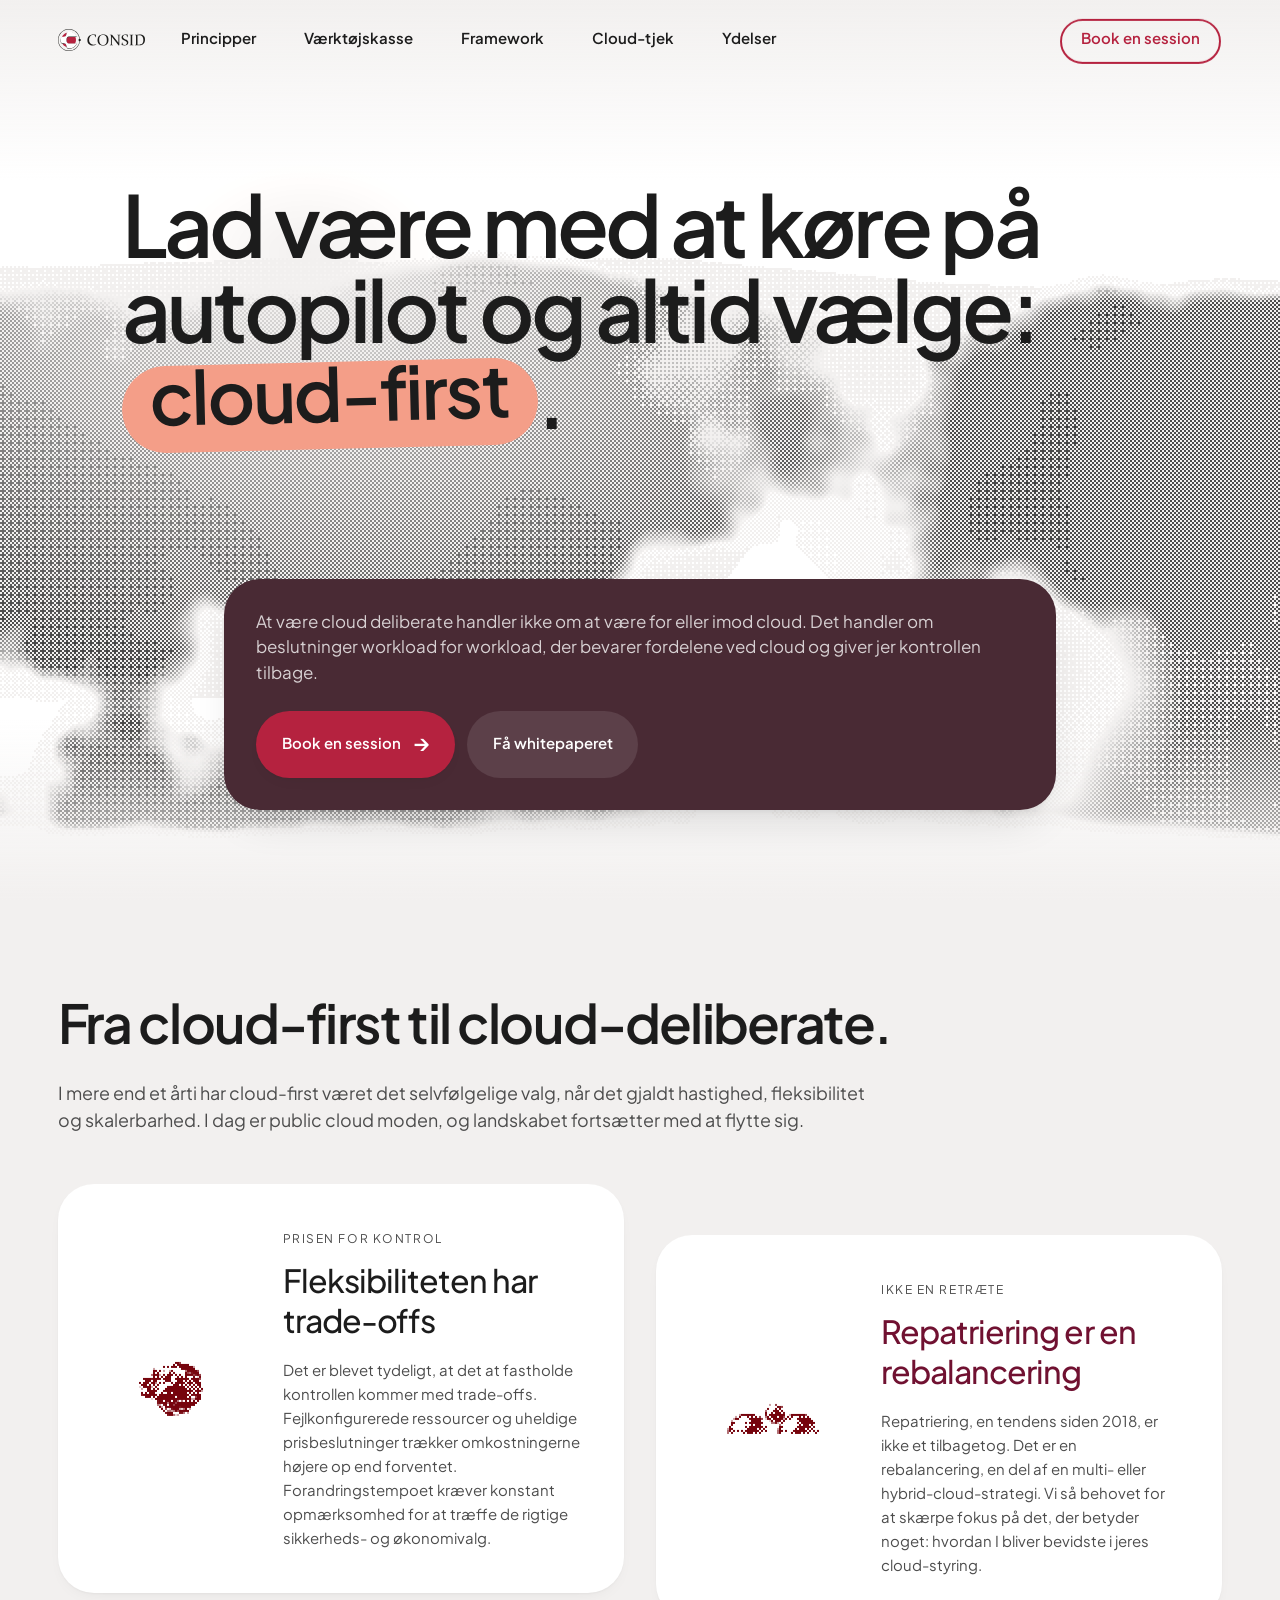
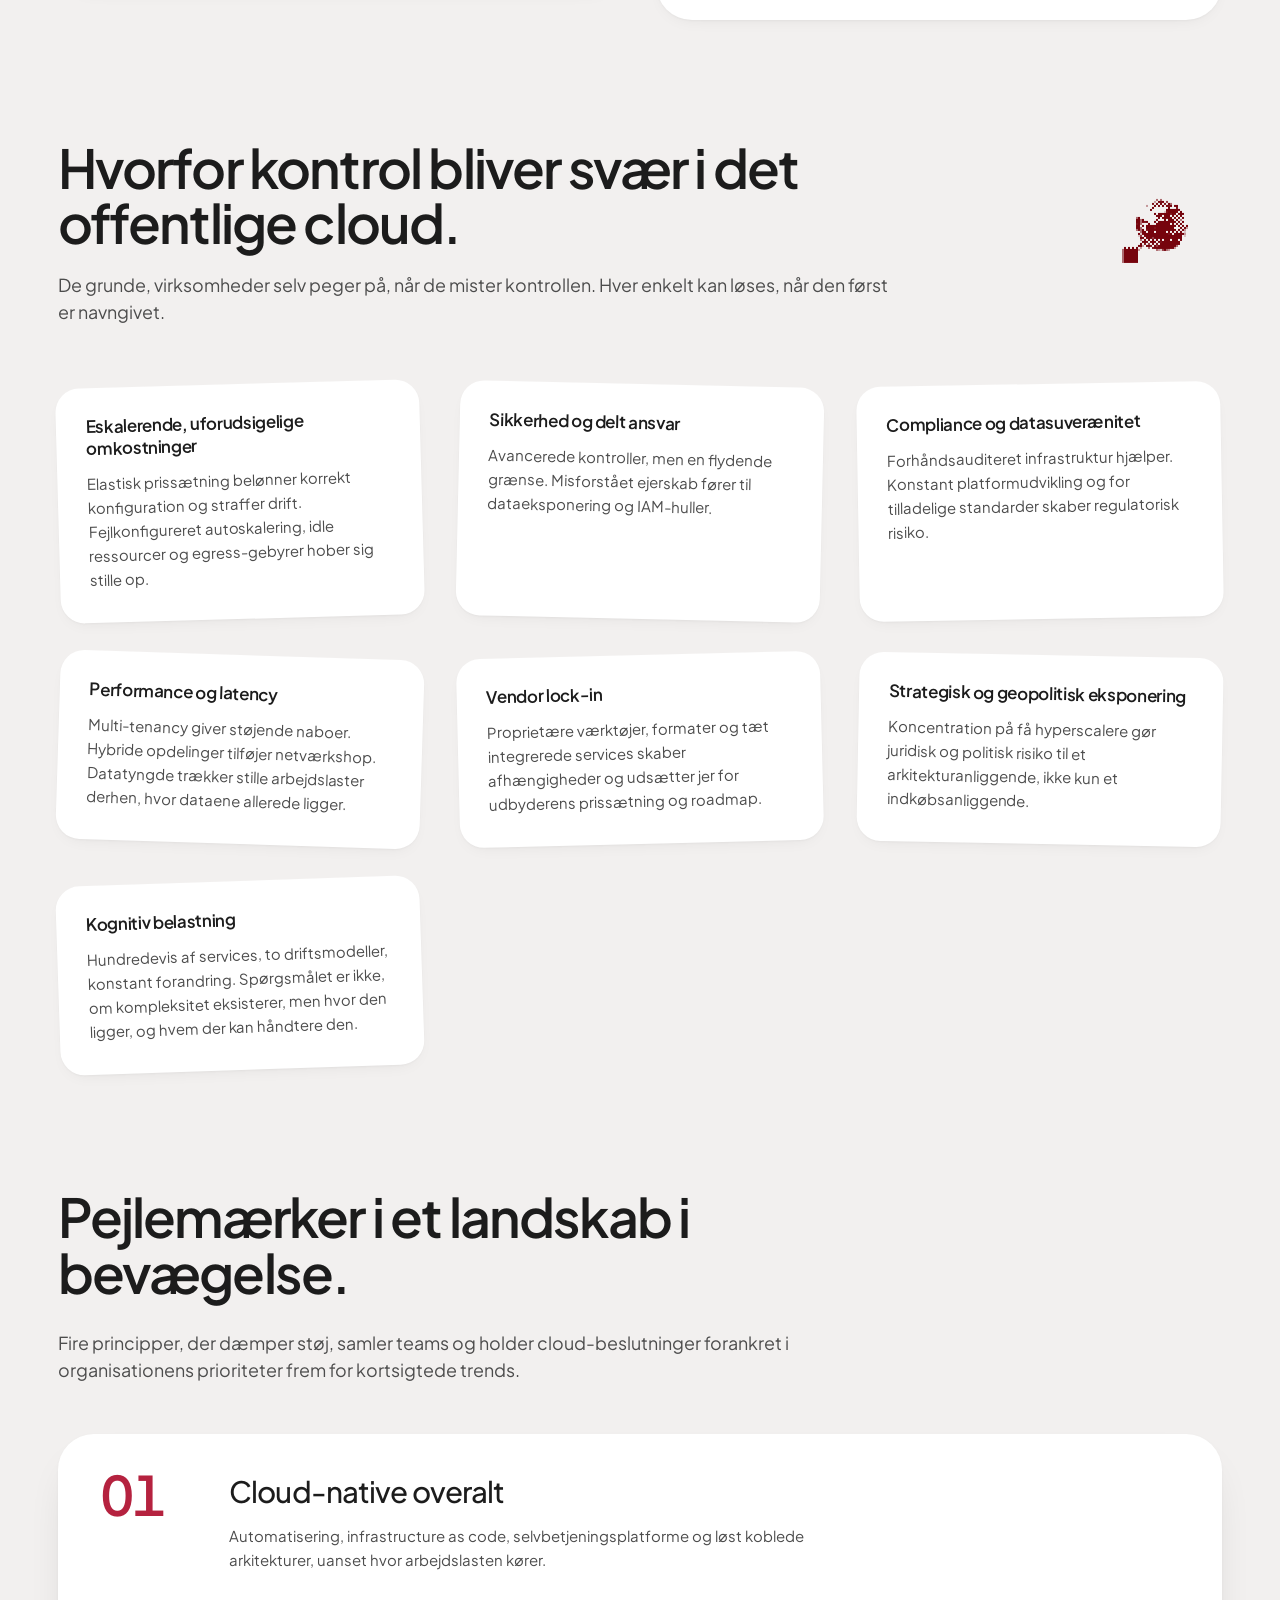
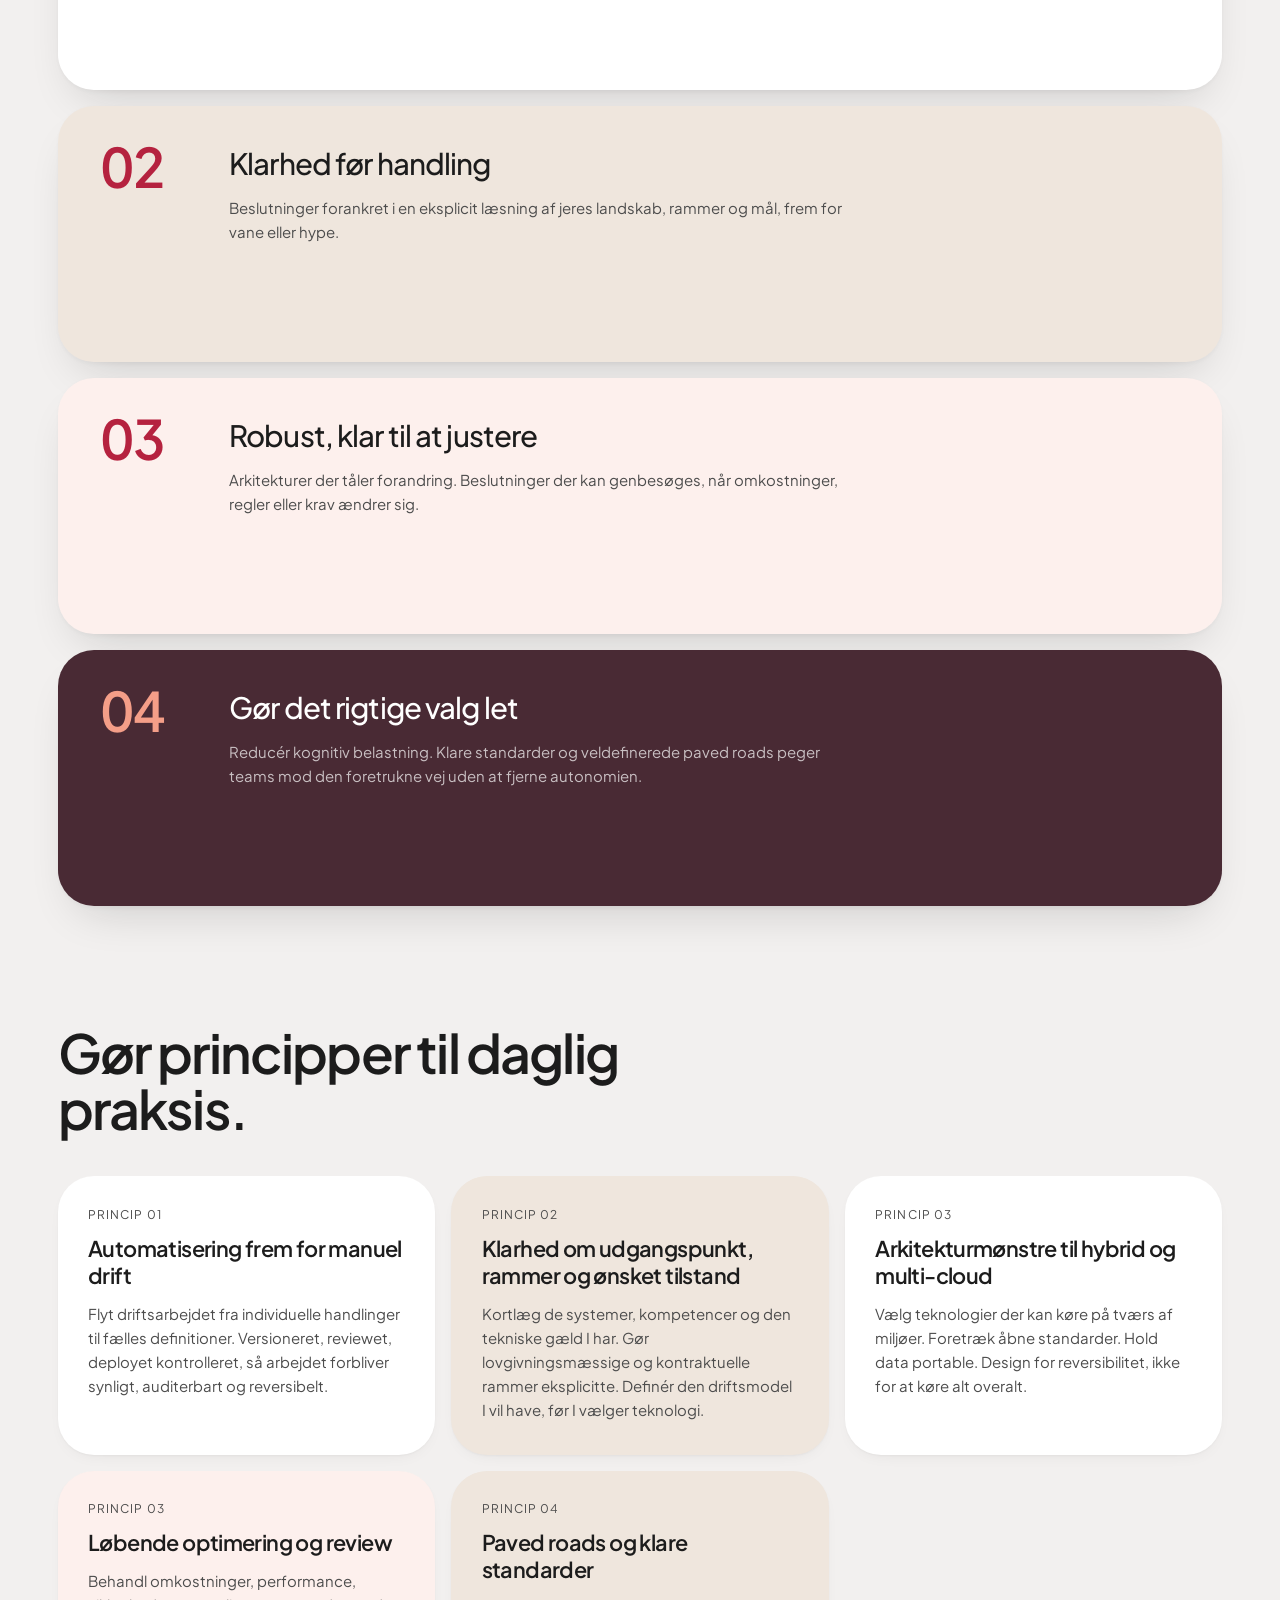
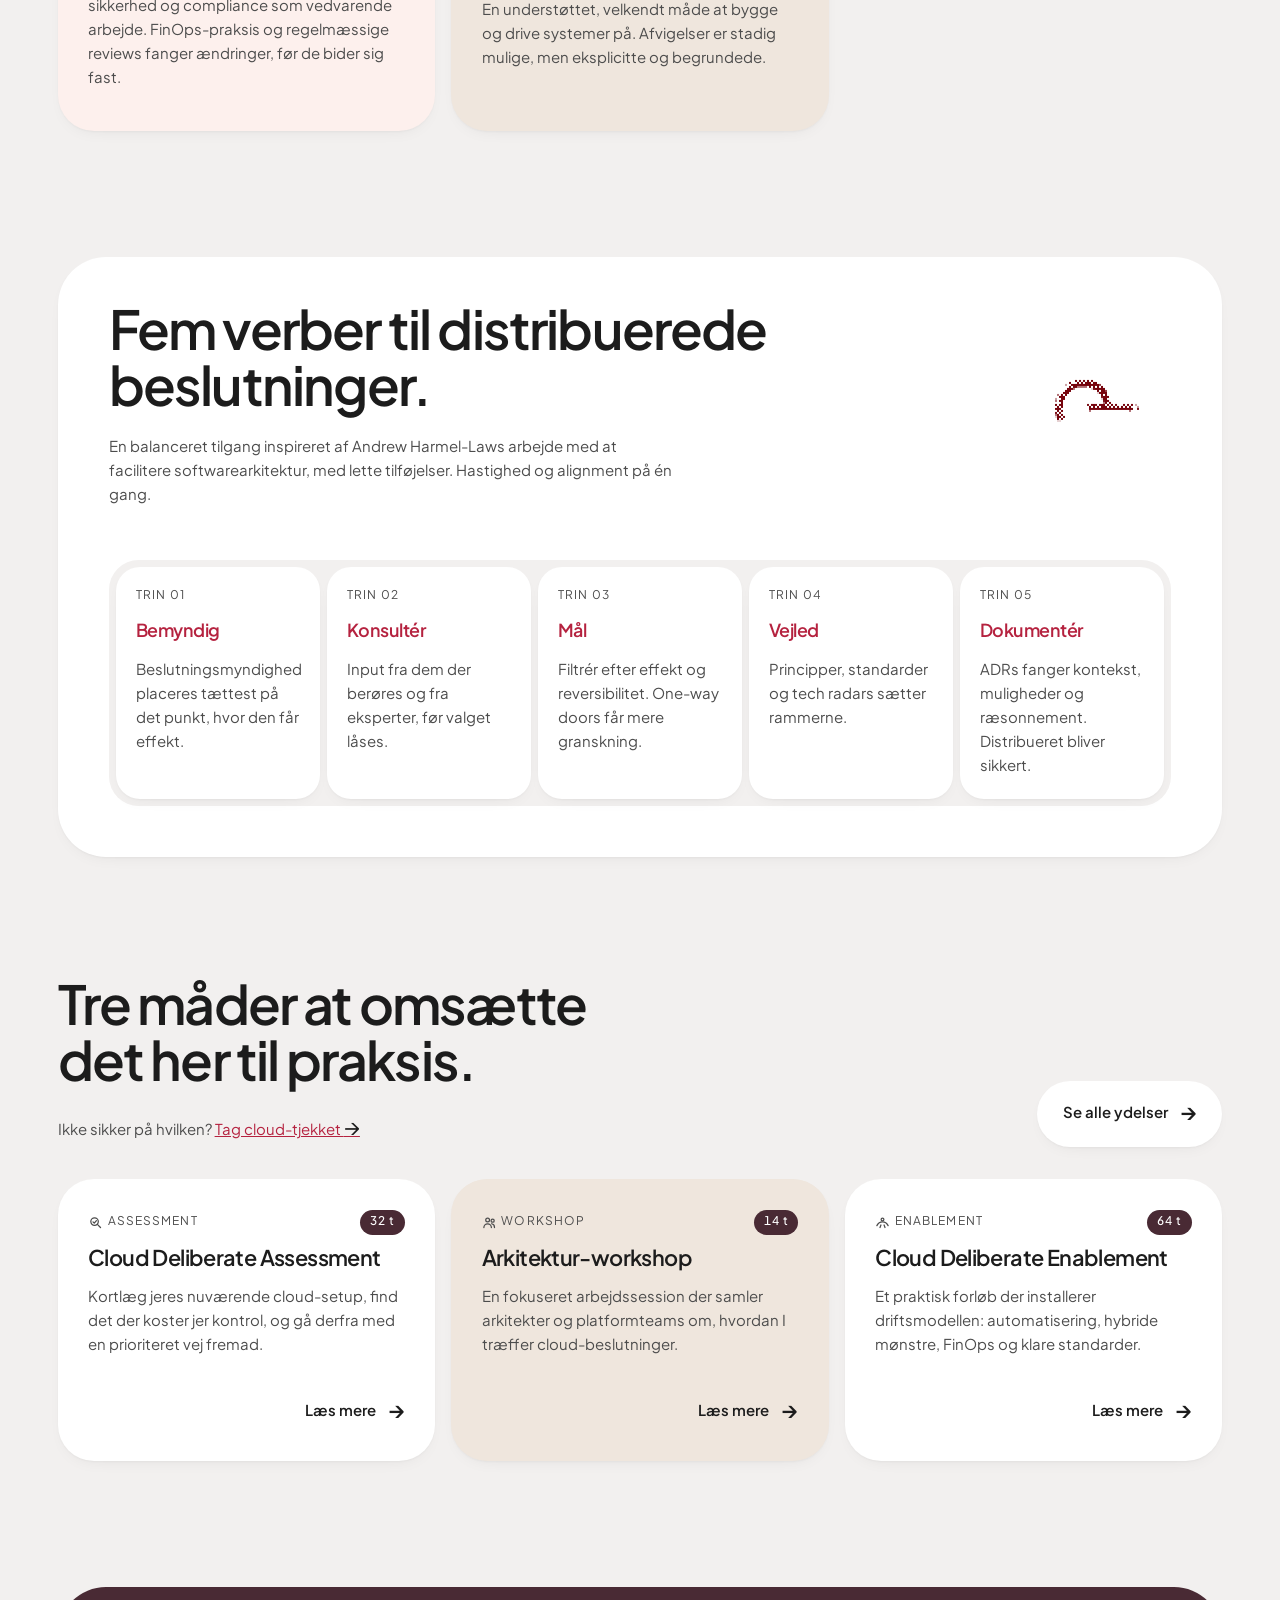
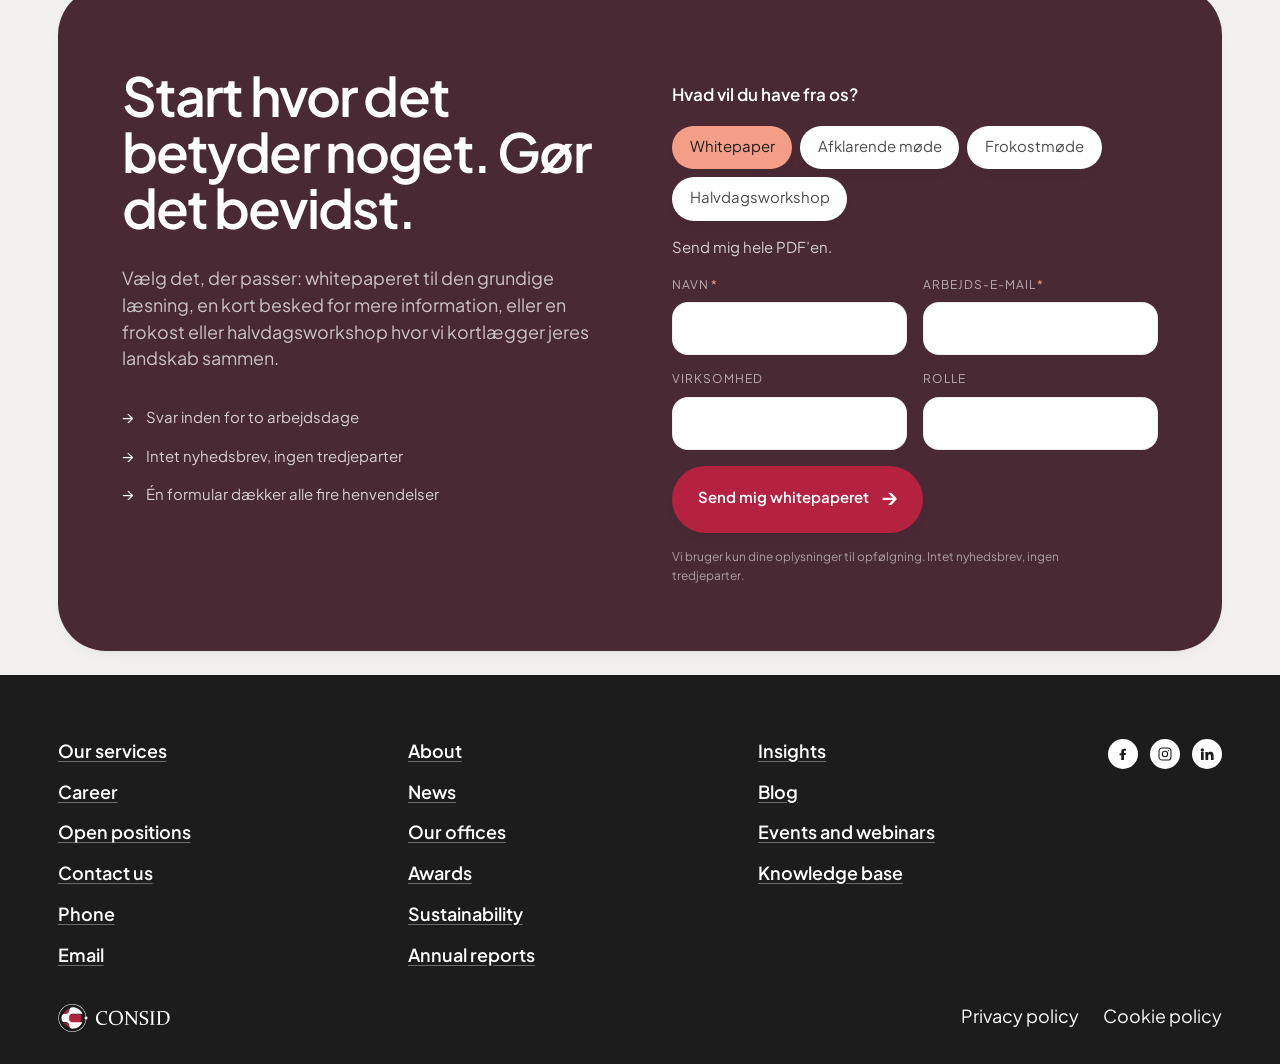
==== commit c95c0bd0: "Match agentic-futures' nav, footer and CTA treatment Ports the markup half of frijec/agentic-futures" ====
--- a/index.html
+++ b/index.html
@@ -29,14 +29,14 @@
 <a class="skip-link" href="#main">Spring til indhold</a>
 <nav class="nav" id="nav">
   <div class="nav__in">
-    <a class="brand" href="#top"><img class="brand__mark" src="assets/brand-mark.png" alt="Consid" width="88" height="22"><span class="brand__sub">Cloud Deliberate</span></a>
+    <a class="brand" href="#top"><img class="brand__mark brand__mark--dark" src="assets/consid-logo-dark.svg" alt="Consid" width="88" height="22"><img class="brand__mark brand__mark--light" src="assets/consid-logo-white.svg" alt="Consid" width="88" height="22"></a>
     <div class="nav__links">
       <a class="nav__link" href="#principper">Principper</a>
       <a class="nav__link" href="#vaerktoejskasse">Værktøjskasse</a>
       <a class="nav__link" href="#framework">Framework</a>
       <a class="nav__link" href="cloud-tjek/">Cloud-tjek</a>
       <a class="nav__link nav__link--stay" href="ydelser/">Ydelser</a>
-      <a class="btn btn--primary" href="#kontakt" data-ask="moede">Book en session <span class="arw">→</span></a>
+      <a class="nav__cta" href="#kontakt" data-ask="moede">Book en session</a>
     </div>
   </div>
 </nav>
@@ -311,9 +311,43 @@
 </main>
 
 <footer class="footer">
-  <div class="wrap footer__in">
-    <div>© 2026 Consid København · Cloud Deliberate</div>
-    <div class="footer__links"><a href="ydelser/">Ydelser</a><a href="#kontakt" data-ask="whitepaper">Whitepaper</a><a href="mailto:kenneth.jensen@consid.com">Kontakt</a></div>
+  <div class="wrap">
+    <div class="footer__grid">
+      <div class="footer__col">
+        <a href="https://www.consid.com/services/" target="_blank" rel="noopener">Our services</a>
+        <a href="https://www.consid.com/career/" target="_blank" rel="noopener">Career</a>
+        <a href="https://www.consid.com/career/open-positions/" target="_blank" rel="noopener">Open positions</a>
+        <a href="https://www.consid.com/contact/" target="_blank" rel="noopener">Contact us</a>
+        <a href="tel:+4536120210">Phone</a>
+        <a href="mailto:info@consid.dk">Email</a>
+      </div>
+      <div class="footer__col">
+        <a href="https://www.consid.com/about/" target="_blank" rel="noopener">About</a>
+        <a href="https://www.consid.com/about/news/" target="_blank" rel="noopener">News</a>
+        <a href="https://www.consid.com/about/offices/" target="_blank" rel="noopener">Our offices</a>
+        <a href="https://www.consid.com/about/awards/" target="_blank" rel="noopener">Awards</a>
+        <a href="https://www.consid.com/about/sustainability/" target="_blank" rel="noopener">Sustainability</a>
+        <a href="https://www.consid.com/about/annual-reports/" target="_blank" rel="noopener">Annual reports</a>
+      </div>
+      <div class="footer__col">
+        <a href="https://www.consid.com/insights/" target="_blank" rel="noopener">Insights</a>
+        <a href="https://www.consid.com/insights/articles/" target="_blank" rel="noopener">Blog</a>
+        <a href="https://www.consid.com/insights/events-webinars/" target="_blank" rel="noopener">Events and webinars</a>
+        <a href="https://www.consid.com/insights/resources/" target="_blank" rel="noopener">Knowledge base</a>
+      </div>
+      <div class="footer__social" role="group" aria-label="Consid på sociale medier">
+        <a href="https://www.facebook.com/consid.se/" target="_blank" rel="noopener" aria-label="Facebook"><svg viewBox="0 0 24 24" fill="currentColor" aria-hidden="true"><path d="M13.5 21v-7.5h2.5l.5-3h-3V8.5c0-.87.24-1.46 1.5-1.46H16.5V4.32C16.17 4.28 15.06 4.18 13.77 4.18c-2.6 0-4.38 1.58-4.38 4.5v2.02H6.9v3h2.5V21h4.1z"/></svg></a>
+        <a href="https://www.instagram.com/consid_ab/" target="_blank" rel="noopener" aria-label="Instagram"><svg viewBox="0 0 24 24" fill="none" stroke="currentColor" stroke-width="1.6" aria-hidden="true"><rect x="3" y="3" width="18" height="18" rx="5"/><circle cx="12" cy="12" r="4"/><circle cx="17.2" cy="6.8" r=".9" fill="currentColor" stroke="none"/></svg></a>
+        <a href="https://se.linkedin.com/company/consid-ab" target="_blank" rel="noopener" aria-label="LinkedIn"><svg viewBox="0 0 24 24" fill="currentColor" aria-hidden="true"><path d="M4.98 3.5a2.5 2.5 0 1 1 0 5 2.5 2.5 0 0 1 0-5zM3 9h4v12H3zM9.5 9h3.8v1.7h.05c.53-1 1.83-2 3.77-2 4.03 0 4.78 2.65 4.78 6.1V21h-4v-5.7c0-1.36-.02-3.1-1.9-3.1-1.9 0-2.2 1.48-2.2 3v5.8h-4z"/></svg></a>
+      </div>
+    </div>
+    <div class="footer__bottom">
+      <img class="footer__logo" src="assets/consid-logo-white.svg" alt="Consid" width="112" height="28">
+      <div class="footer__legal">
+        <a href="https://www.consid.com/legal/privacy-policy/" target="_blank" rel="noopener">Privacy policy</a>
+        <a href="https://www.consid.com/legal/cookie-policy/" target="_blank" rel="noopener">Cookie policy</a>
+      </div>
+    </div>
   </div>
 </footer>
 <script type="application/ld+json">
--- a/assets/site.css
+++ b/assets/site.css
@@ -204,63 +204,89 @@
 .btn--onDark:hover{background:rgba(255,255,255,.18)}
 .btn:disabled,.btn[aria-disabled="true"]{opacity:.5;cursor:default;pointer-events:none}
 
-/* NAV ---------------------------------------------------- */
-.nav{position:sticky;top:0;z-index:50}
+/* NAV -----------------------------------------------------
+   Matches consid.com's own real header, ported from the same swap in
+   agentic-futures (frijec/agentic-futures@964a4fa), which measured it
+   directly off consid.com's live computed styles and DOM:
+   - Nav links are plain text, Dark by default, no fill on the CTA at
+     all — "Book en session" is just red text with an outline.
+   - --nav-fg drives regular link + logo colour; --nav-cta drives just
+     the CTA, since on consid.com the CTA is red whenever content is
+     light but turns white (matching the other links) over a dark hero.
+   - .nav--onDark (per-page, unchanged) sets both to white at rest.
+   - [data-stuck="true"] (site.js, on scroll) slides a white/blurred
+     bar down from behind the nav via `transform`, exactly as
+     consid.com does it, and both variants converge on the Dark/red
+     scheme once it's in. */
+.nav{position:sticky;top:0;z-index:50;font-family:var(--font-body);
+  --nav-fg:var(--consid-dark);--nav-cta:var(--consid-red)}
 .nav::before{
-  content:"";position:absolute;inset:-1px 0 0;
-  backdrop-filter:blur(16px) saturate(1.4);-webkit-backdrop-filter:blur(16px) saturate(1.4);
-  background-image:linear-gradient(to bottom, rgba(245,243,241,.8) 0%, rgba(245,243,241,0) 100%);
-  mask-image:linear-gradient(to bottom, #000 0%, #000 45%, transparent 100%);
-  -webkit-mask-image:linear-gradient(to bottom, #000 0%, #000 45%, transparent 100%);
-  pointer-events:none;opacity:0;transition:opacity var(--d-base) var(--ease-out);
-}
-.nav[data-stuck="true"]::before{opacity:1}
+  content:"";position:absolute;inset:0;
+  background:rgba(255,255,255,.8);
+  backdrop-filter:saturate(1.8) blur(5px);-webkit-backdrop-filter:saturate(1.8) blur(5px);
+  transform:translateY(-100%);
+  transition:transform var(--d-base) var(--ease-out);
+  pointer-events:none;
+}
+.nav[data-stuck="true"]::before{transform:translateY(0)}
+.nav--onDark:not([data-stuck="true"]){--nav-fg:#fff;--nav-cta:#fff}
 .nav__in{
   position:relative;z-index:1;
   display:flex;align-items:center;gap:var(--s-5);
   padding:1.15rem var(--gutter);
 }
-.brand{display:flex;align-items:center;gap:var(--s-3);text-decoration:none;flex:none}
-.brand__mark{height:22px;width:auto;display:block;transition:filter var(--d-fast) var(--ease-out)}
-.brand__sub{font-family:var(--font-mono);font-size:var(--t-micro);color:var(--stone);letter-spacing:.03em;padding-left:var(--s-3);border-left:1px solid var(--hairline);transition:color var(--d-fast) var(--ease-out),border-color var(--d-fast) var(--ease-out)}
-.nav__links{display:flex;gap:var(--s-5);margin-left:auto;align-items:center}
-.nav__link{text-decoration:none;font-size:var(--t-small);color:var(--graphite);white-space:nowrap;transition:color var(--d-fast) var(--ease-out)}
-.nav__link:hover{color:var(--ink-800)}
-.nav .btn{padding:.7rem 1.2rem}
+.brand{display:flex;align-items:center;text-decoration:none;flex:none;position:relative}
+.brand__mark{height:22px;width:auto;display:block;transition:opacity var(--d-fast) var(--ease-out)}
+.brand__mark--light{position:absolute;left:0;top:0;opacity:0}
+.nav--onDark:not([data-stuck="true"]) .brand__mark--dark{opacity:0}
+.nav--onDark:not([data-stuck="true"]) .brand__mark--light{opacity:1}
+/* Links sit right after the logo; the CTA is the one pushed to the
+   end, via its own margin-left:auto — .nav__links needs flex:1 so
+   that auto-margin has real space to push into. */
+.nav__links{display:flex;gap:var(--s-5);align-items:center;flex:1}
+.nav__link,.nav__cta{text-decoration:none;font-size:var(--t-small);font-weight:600;
+  white-space:nowrap;padding:.5rem .75rem;border-radius:var(--r-pill);
+  transition:color var(--d-fast) var(--ease-out),background-color var(--d-fast) var(--ease-out)}
+.nav__link{color:var(--nav-fg)}
+.nav__link:hover{background:rgba(255,255,255,.2)}
+.nav__cta{color:var(--nav-cta);margin-left:auto;padding:.5rem 1.25rem;border:2px solid var(--nav-cta);position:relative}
+/* CTA outline draw — consid.com's own .btn-outline-anim interaction.
+   The visible outline is not a CSS border at all: it's an SVG <rect>
+   stroked with currentColor, whose dash pattern animates on hover so
+   the outline redraws itself around the pill. The dash lengths depend
+   on the button's measured size, so site.js injects the SVG and sets
+   these custom properties; the CSS border above stays as the no-JS
+   fallback and, once the SVG is in, goes transparent while still
+   holding its 2px of layout. */
+.nav__cta.has-outline-anim{border-color:transparent}
+.nav__cta .cta-outline{
+  position:absolute;inset:0;overflow:visible;pointer-events:none;
+  stroke:currentColor;stroke-width:2;fill:none;
+  stroke-dasharray:var(--button-animation-perimeter),0;
+  stroke-dashoffset:calc(var(--button-animation-offset) + 20);
+  transform:rotateX(180deg);
+  transition:stroke-dasharray .9s var(--ease-out),stroke-dashoffset .9s var(--ease-out),
+             stroke var(--d-fast) var(--ease-out);
+}
+.nav__cta:hover .cta-outline{
+  stroke-dasharray:var(--button-animation-perimeter),var(--button-animation-perimeter);
+  stroke-dashoffset:var(--button-animation-offset);
+}
+@media (prefers-reduced-motion:reduce){.nav__cta .cta-outline{transition:none}}
 /* Below 900px the section anchors go, but Ydelser stays: it is the only
    real destination on the site, and without it a phone visitor can only
    reach the offerings by scrolling to the footer. */
-/* Five nav links plus the button need 1021px, but the links only
-   collapse at 900px — which left the button clipped and the page
-   scrolling sideways between roughly 900 and 990. The wordmark suffix
-   is the cheapest 146px to give back, so it goes first and the links
-   survive down to the real breakpoint. */
-@media (max-width:1100px){.brand__sub{display:none}}
 @media (max-width:900px){.nav__links .nav__link:not(.nav__link--stay){display:none}}
-/* Brand + Ydelser + button have to share one row on a phone. */
-@media (max-width:640px){.nav__links{gap:var(--s-4)} .nav .btn{padding:.75rem 1.1rem}}
+/* Brand + Ydelser + CTA have to share one row on a phone. */
+@media (max-width:640px){.nav__links{gap:var(--s-4)} .nav__cta{padding:.5rem 1rem}}
 /* 320px is the reflow floor (WCAG 1.4.10), and the row has to fit there
-   without the button being clipped. Tightening the gaps and padding
-   buys the ~17px needed, so the label keeps --t-small rather than
-   dropping to a one-off size. */
+   without the CTA being clipped. */
 @media (max-width:420px){
   .nav__in{padding-inline:var(--s-3)}
   .nav__links{gap:var(--s-2)}
-  .nav .btn{padding:.75rem .9rem}
-  .nav .btn .arw{display:none}
+  .nav__cta{padding:.5rem .8rem}
   .brand__mark{width:76px;height:auto}
 }
-
-/* Nav-on-dark variant — for pages whose top section is a plum band
-   (the Ydelse pages): the nav overlays that band as a transparent bar
-   with a white logo/label, then reverts to the standard in-flow blurred
-   nav the moment the page scrolls past it. site.js drives the toggle by
-   measuring .ydelse__head, so that class name must not be renamed. */
-.nav--onDark{position:fixed;top:0;left:0;right:0}
-.nav--onDark:not([data-stuck="true"]) .brand__mark{filter:brightness(0) invert(1)}
-.nav--onDark:not([data-stuck="true"]) .brand__sub{color:rgba(255,255,255,.65);border-left-color:rgba(255,255,255,.3)}
-.nav--onDark:not([data-stuck="true"]) .nav__link{color:rgba(255,255,255,.85)}
-.nav--onDark:not([data-stuck="true"]) .nav__link:hover{color:#fff}
 
 /* CARD system -------------------------------------------- */
 /* No horizontal rail here: three offerings and no article archive means
@@ -329,12 +355,36 @@
 /* nowrap so the arrow never orphans onto a line of its own. */
 .ctacard__alt a{color:var(--coral);text-decoration:none;white-space:nowrap}
 .ctacard__alt a:hover{text-decoration:underline}
-.footer{padding-block:var(--s-7)}
-.footer__in{display:flex;flex-wrap:wrap;gap:var(--s-5);justify-content:space-between;align-items:center;font-size:var(--t-small);color:var(--stone)}
-.footer__links{display:flex;gap:var(--s-5)}
-.footer__links a{text-decoration:none;display:inline-block;padding-block:.65rem;
-  transition:color var(--d-fast) var(--ease-out)}
-.footer__links a:hover{color:var(--ink-800)}
+/* FOOTER ----------------------------------------------------
+   Matches consid.com's own real footer, ported from the same swap in
+   agentic-futures (frijec/agentic-futures@964a4fa) — measured directly
+   off its live DOM/computed styles: solid Dark, three plain link
+   columns (no separate header — the first link in each column is
+   styled exactly like the rest, just first), a row of 30px white
+   circular social icons pinned to the end of that row, and a bottom
+   row with the logo and two legal links — no copyright line, no
+   divider border. */
+.footer{background:var(--consid-dark);color:#fff;font-family:var(--font-body);
+  padding-top:var(--s-8);padding-bottom:var(--s-6)}
+.footer__grid{display:flex;flex-wrap:wrap;gap:var(--s-6) var(--s-5)}
+.footer__col{display:flex;flex-direction:column;gap:var(--s-3);flex:1 1 200px;min-width:0}
+.footer__col a{color:#fff;font-size:1.125rem;font-weight:600;text-decoration:underline;
+  text-underline-offset:.15em;text-decoration-color:rgba(255,255,255,.35);
+  transition:text-decoration-color var(--d-fast) var(--ease-out)}
+.footer__col a:hover{text-decoration-color:#fff}
+.footer__social{display:flex;gap:var(--s-3);align-items:flex-start;margin-left:auto;flex:0 0 auto}
+.footer__social a{display:flex;align-items:center;justify-content:center;width:30px;height:30px;
+  border-radius:999px;background:#fff;color:var(--consid-dark);transition:opacity var(--d-fast) var(--ease-out)}
+.footer__social a:hover{opacity:.8}
+.footer__social svg{width:16px;height:16px}
+.footer__bottom{margin-top:var(--s-6);
+  display:flex;flex-wrap:wrap;gap:var(--s-4);align-items:center;justify-content:space-between}
+.footer__logo{display:block;height:28px}
+.footer__logo img{height:100%;width:auto;display:block}
+.footer__legal{display:flex;flex-wrap:wrap;gap:var(--s-5);align-items:center;font-size:1.125rem;color:#fff}
+.footer__legal a{color:#fff;text-decoration:none;transition:opacity var(--d-fast) var(--ease-out)}
+.footer__legal a:hover{opacity:.7}
+@media (max-width:640px){.footer__social{margin-left:0;flex:1 1 100%}}
 
 /* REVEAL --------------------------------------------------- */
 /* Transition lives on .is-in, not on .reveal — so the hidden state is
@@ -349,10 +399,17 @@
    ============================================================ */
 
 /* The plum band the nav overlays. site.js measures THIS element to flip
-   .nav--onDark back to the light nav, so the class name is load-bearing. */
+   .nav--onDark back to the light nav, so the class name is load-bearing.
+   .nav is sticky, not fixed, so without this the band would start
+   below the nav's own flow height, leaving the page's light background
+   showing through the transparent nav instead of plum. Pulling the head
+   up by exactly --nav-h and adding that back as padding — same trick
+   the homepage .hero already uses — keeps the h1/lead sitting where
+   they did while the plum itself extends up behind the nav. */
 .ydelse__head{position:relative;z-index:0;overflow:hidden;background:var(--plum);
   border-radius:0 0 var(--r-xl) var(--r-xl);
-  padding-top:clamp(6.5rem,12vw,8.5rem);padding-bottom:clamp(2.5rem,6vw,4rem)}
+  margin-top:calc(-1 * var(--nav-h, 76px));
+  padding-top:calc(var(--nav-h, 76px) + clamp(3.5rem,8vw,7rem));padding-bottom:clamp(2.5rem,6vw,4rem)}
 .ydelse__head h1{color:#fff}
 .ydelse__head .lead{color:rgba(255,255,255,.78)}
 .backlink{display:inline-flex;align-items:center;gap:var(--s-2);text-decoration:none;
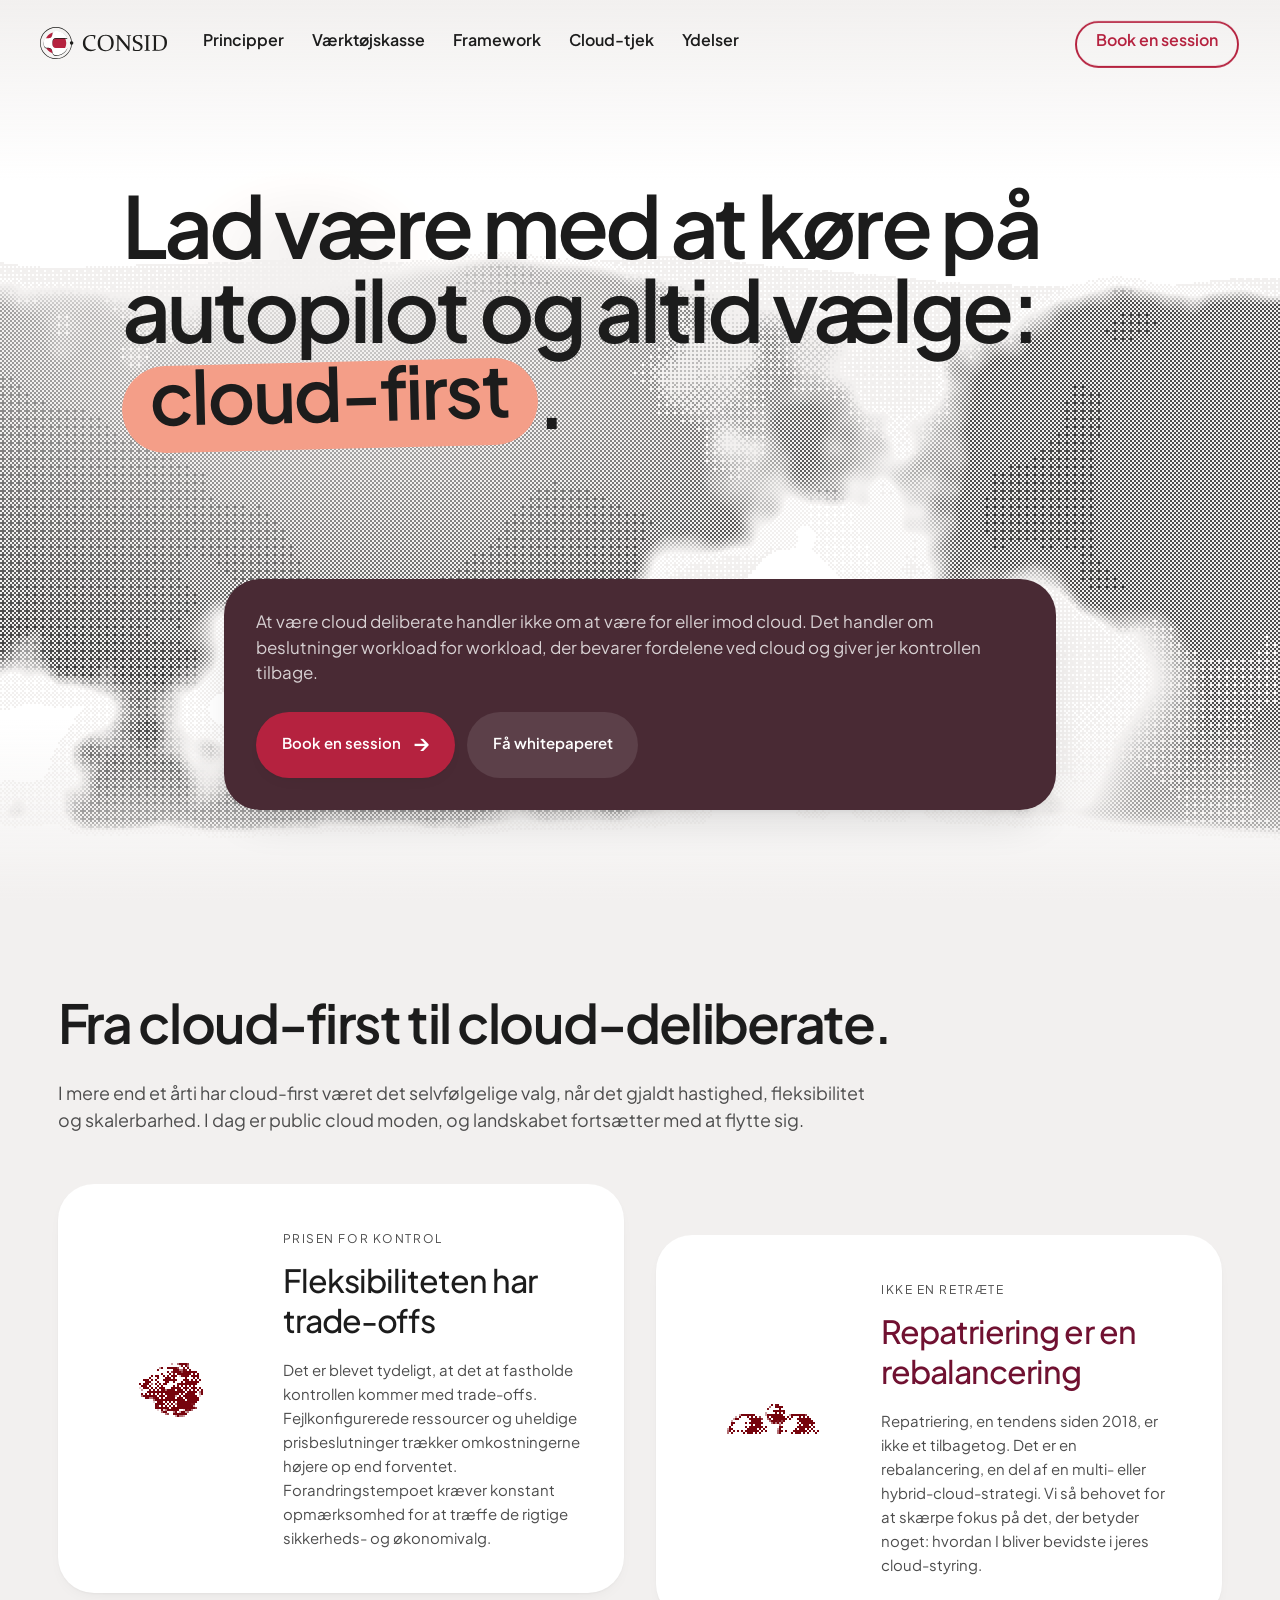
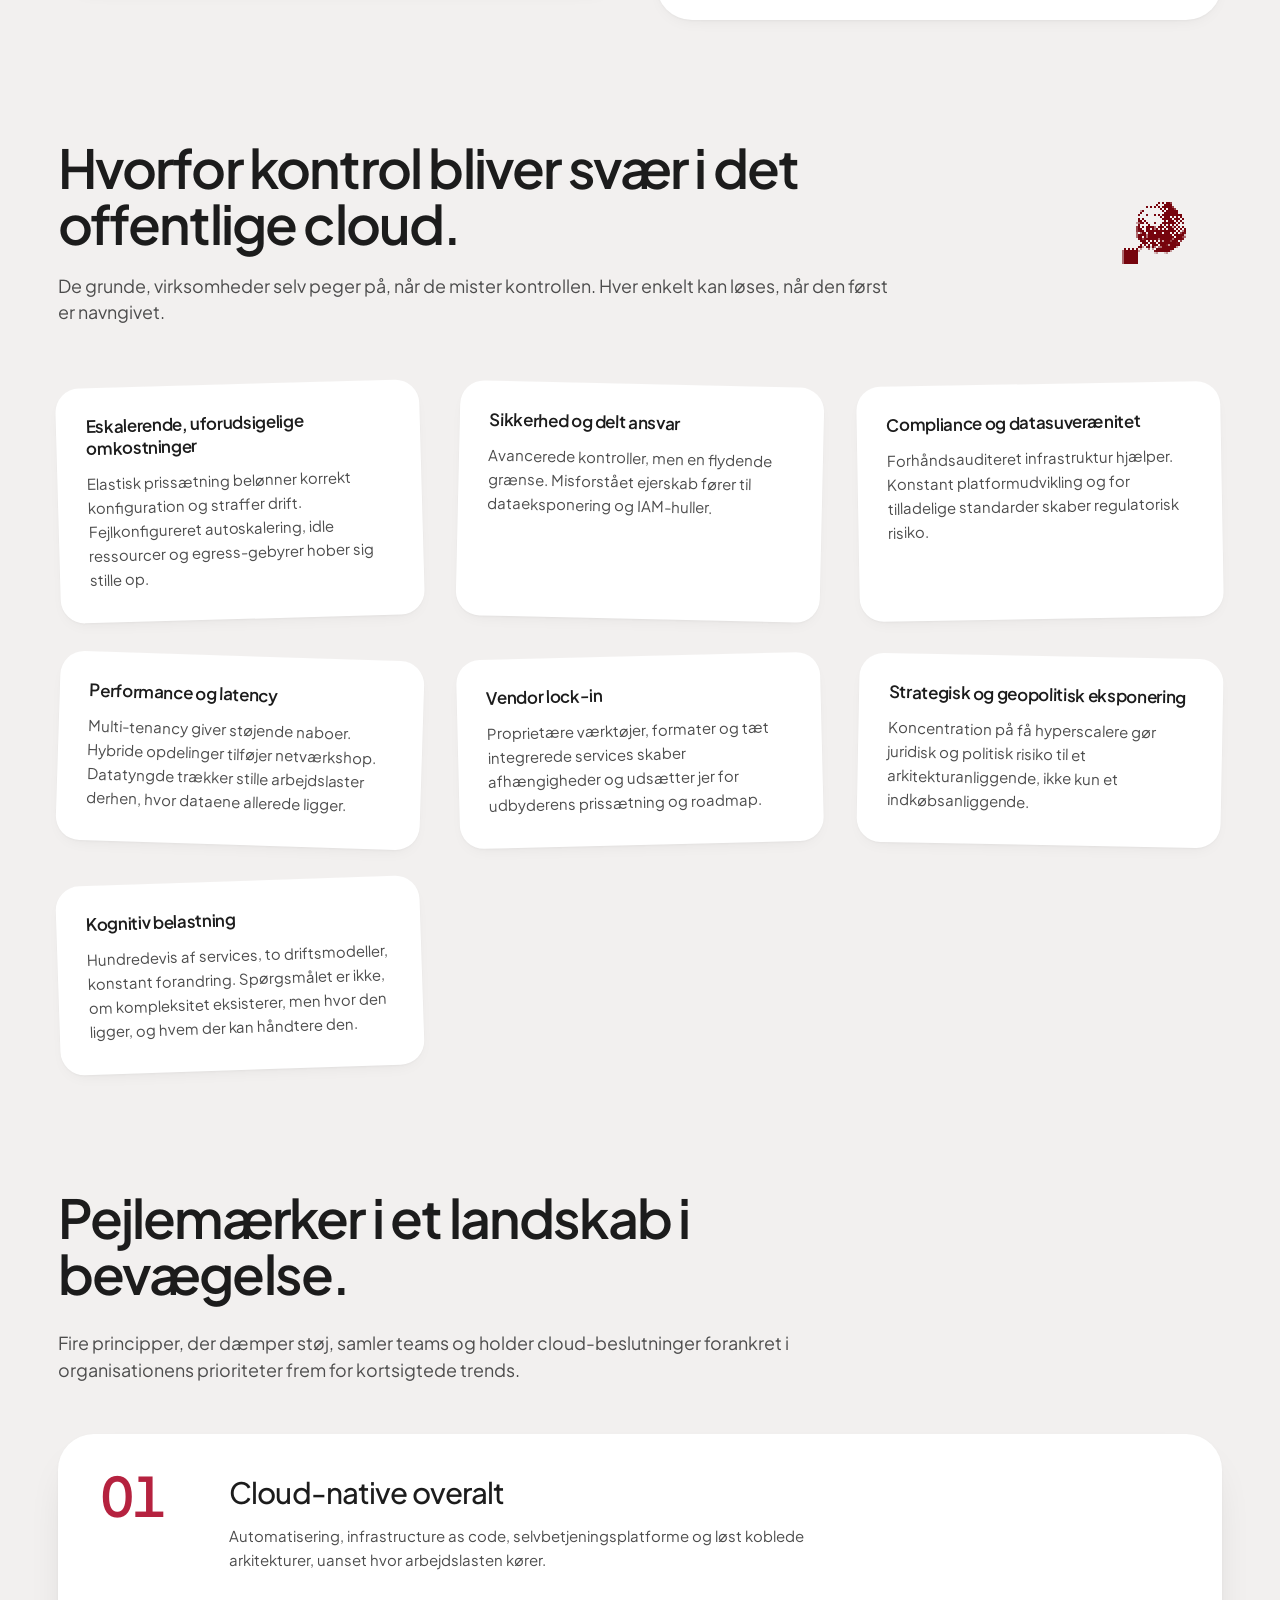
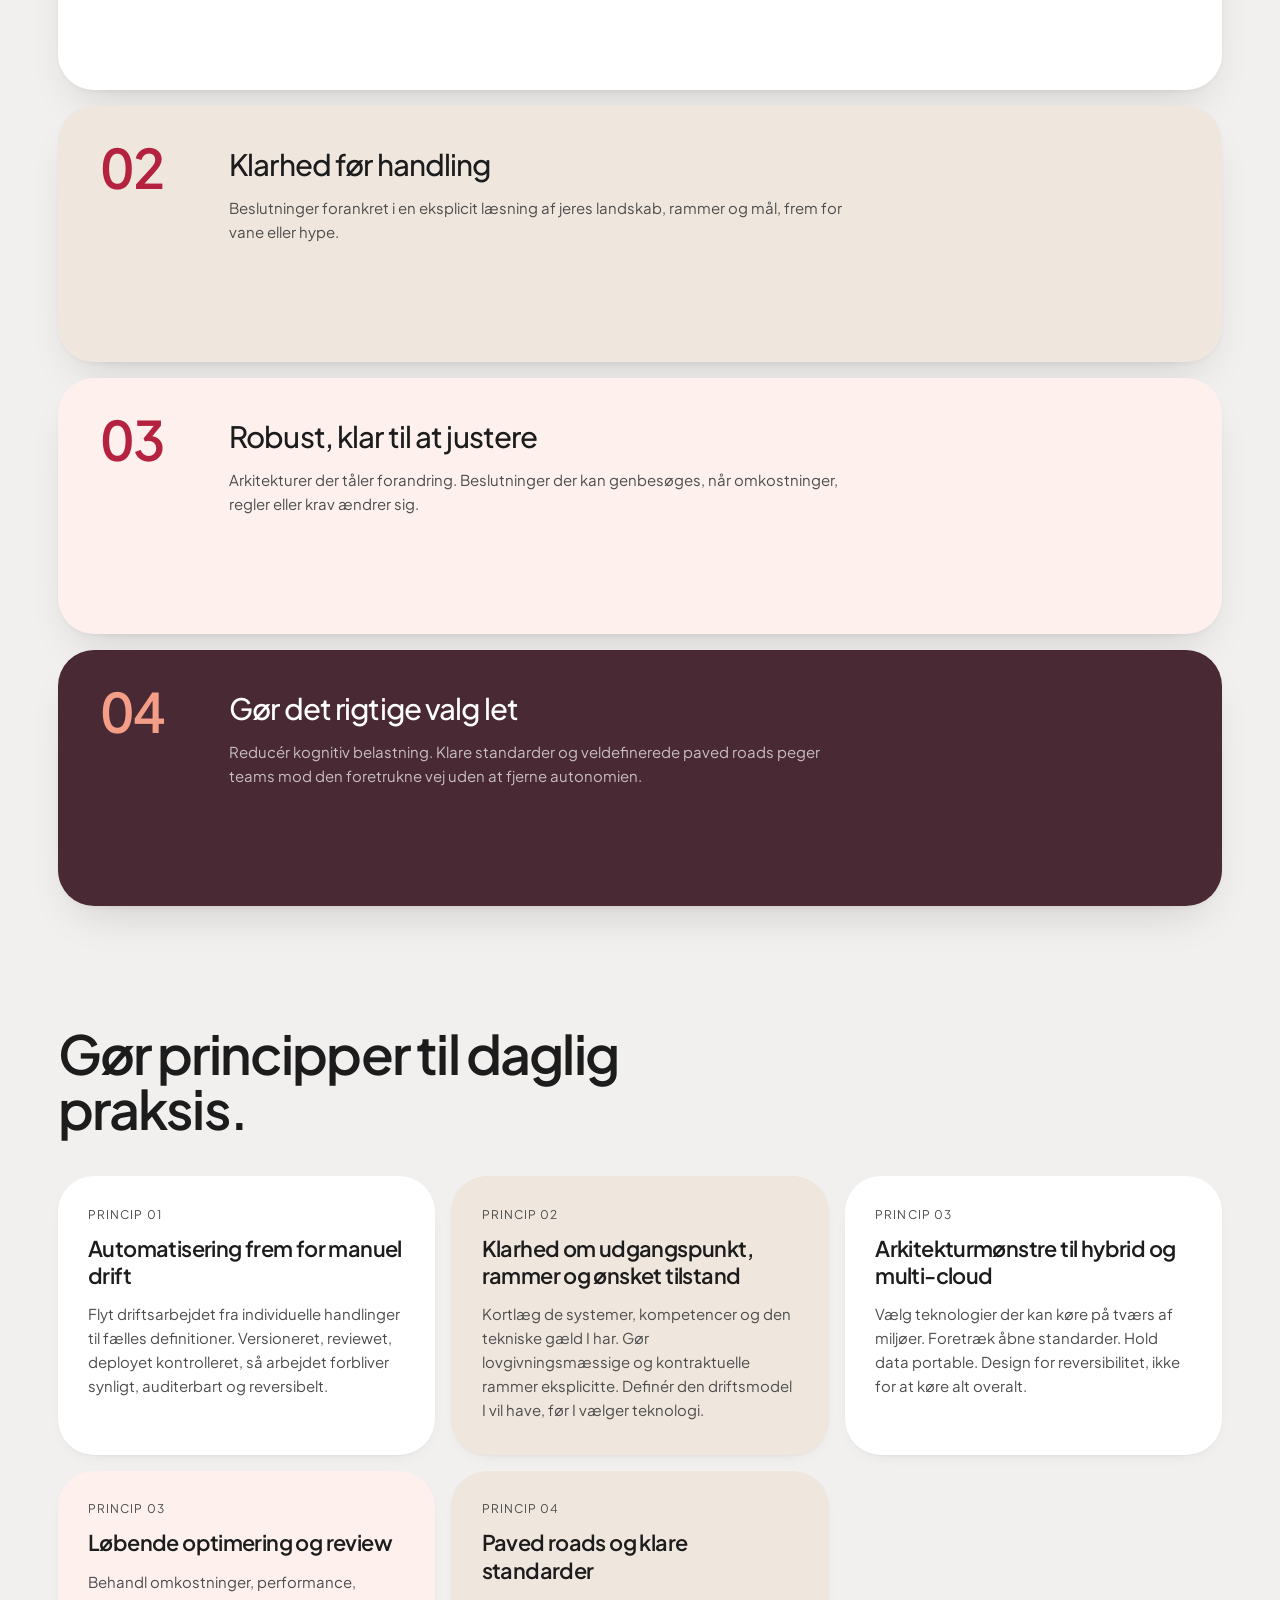
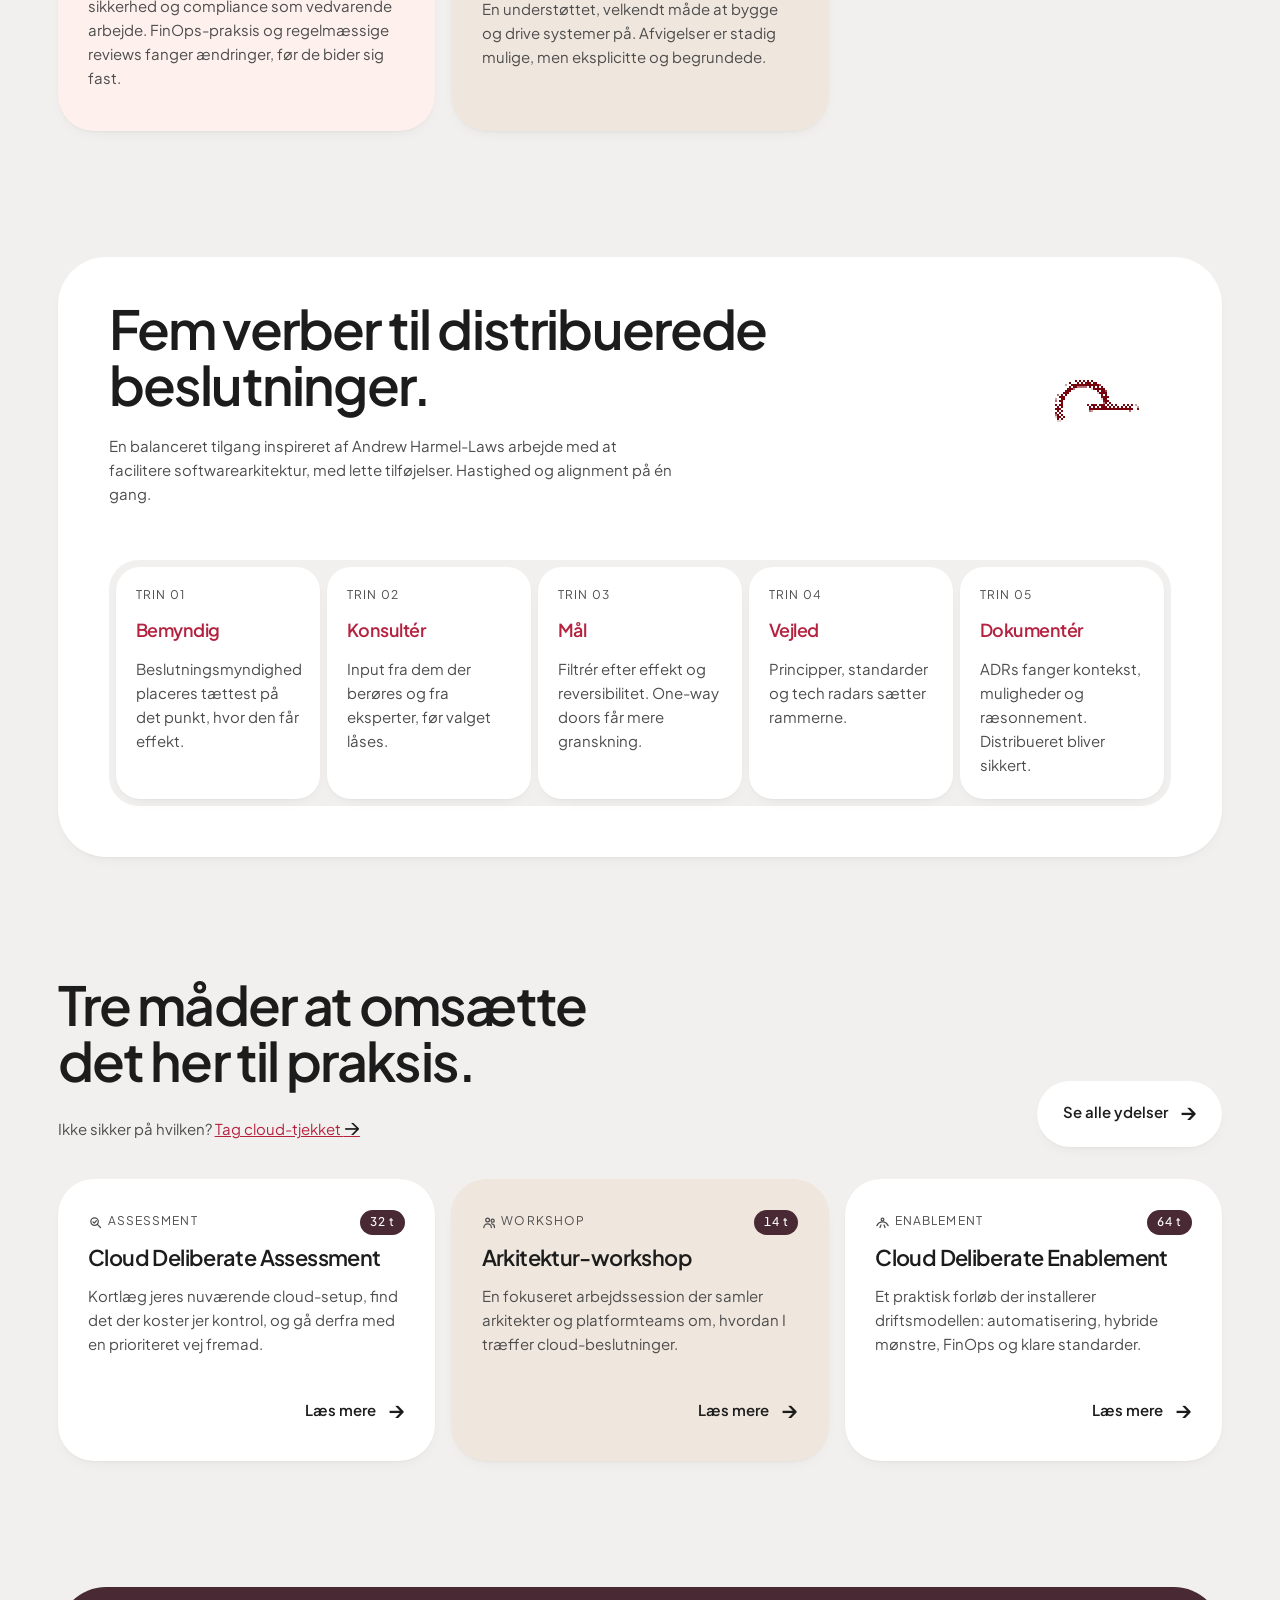
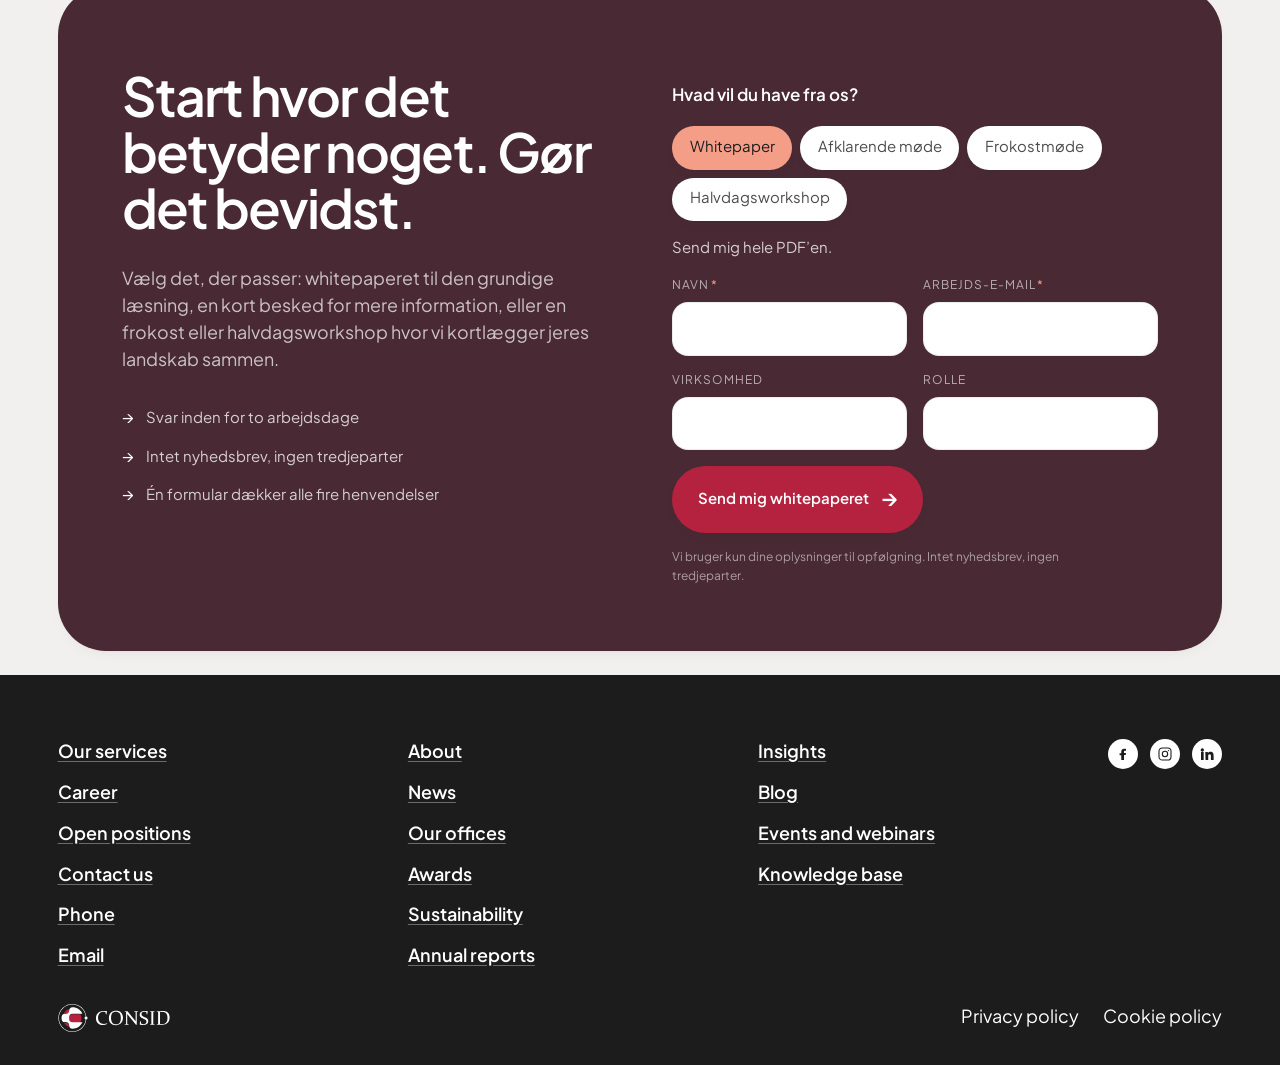
==== commit 3e2e6783: "Make the nav exactly match agentic-futures, not just approximately The previous port kept Cloud Deli" ====
--- a/index.html
+++ b/index.html
@@ -29,7 +29,7 @@
 <a class="skip-link" href="#main">Spring til indhold</a>
 <nav class="nav" id="nav">
   <div class="nav__in">
-    <a class="brand" href="#top"><img class="brand__mark brand__mark--dark" src="assets/consid-logo-dark.svg" alt="Consid" width="88" height="22"><img class="brand__mark brand__mark--light" src="assets/consid-logo-white.svg" alt="Consid" width="88" height="22"></a>
+    <a class="brand" href="#top"><img class="brand__mark brand__mark--dark" src="assets/consid-logo-dark.svg" alt="Consid" width="128" height="32"><img class="brand__mark brand__mark--light" src="assets/consid-logo-white.svg" alt="Consid" width="128" height="32"></a>
     <div class="nav__links">
       <a class="nav__link" href="#principper">Principper</a>
       <a class="nav__link" href="#vaerktoejskasse">Værktøjskasse</a>
--- a/assets/site.css
+++ b/assets/site.css
@@ -104,6 +104,7 @@
   --measure:64ch;
   --gutter:clamp(1.1rem,4.5vw,4rem);
   --maxw:1300px;
+  --nav-height:85px;
 }
 
 /* ConsidSans — Consid's brand typeface, self-hosted. Replaces the Google
@@ -233,19 +234,19 @@
 .nav__in{
   position:relative;z-index:1;
   display:flex;align-items:center;gap:var(--s-5);
-  padding:1.15rem var(--gutter);
+  height:var(--nav-height);padding-inline:40px;
 }
 .brand{display:flex;align-items:center;text-decoration:none;flex:none;position:relative}
-.brand__mark{height:22px;width:auto;display:block;transition:opacity var(--d-fast) var(--ease-out)}
+.brand__mark{height:32px;width:auto;display:block;transition:opacity var(--d-fast) var(--ease-out)}
 .brand__mark--light{position:absolute;left:0;top:0;opacity:0}
 .nav--onDark:not([data-stuck="true"]) .brand__mark--dark{opacity:0}
 .nav--onDark:not([data-stuck="true"]) .brand__mark--light{opacity:1}
 /* Links sit right after the logo; the CTA is the one pushed to the
    end, via its own margin-left:auto — .nav__links needs flex:1 so
    that auto-margin has real space to push into. */
-.nav__links{display:flex;gap:var(--s-5);align-items:center;flex:1}
-.nav__link,.nav__cta{text-decoration:none;font-size:var(--t-small);font-weight:600;
-  white-space:nowrap;padding:.5rem .75rem;border-radius:var(--r-pill);
+.nav__links{display:flex;gap:var(--s-1);align-items:center;flex:1}
+.nav__link,.nav__cta{text-decoration:none;font-size:16px;font-weight:600;
+  padding:.5rem .75rem;border-radius:var(--r-pill);
   transition:color var(--d-fast) var(--ease-out),background-color var(--d-fast) var(--ease-out)}
 .nav__link{color:var(--nav-fg)}
 .nav__link:hover{background:rgba(255,255,255,.2)}
@@ -275,18 +276,11 @@
 @media (prefers-reduced-motion:reduce){.nav__cta .cta-outline{transition:none}}
 /* Below 900px the section anchors go, but Ydelser stays: it is the only
    real destination on the site, and without it a phone visitor can only
-   reach the offerings by scrolling to the footer. */
+   reach the offerings by scrolling to the footer. Otherwise identical to
+   agentic-futures' own single nav breakpoint — no extra narrow-viewport
+   tightening here anymore, to keep the two navs pixel-for-pixel the same
+   at every width both sites actually support. */
 @media (max-width:900px){.nav__links .nav__link:not(.nav__link--stay){display:none}}
-/* Brand + Ydelser + CTA have to share one row on a phone. */
-@media (max-width:640px){.nav__links{gap:var(--s-4)} .nav__cta{padding:.5rem 1rem}}
-/* 320px is the reflow floor (WCAG 1.4.10), and the row has to fit there
-   without the CTA being clipped. */
-@media (max-width:420px){
-  .nav__in{padding-inline:var(--s-3)}
-  .nav__links{gap:var(--s-2)}
-  .nav__cta{padding:.5rem .8rem}
-  .brand__mark{width:76px;height:auto}
-}
 
 /* CARD system -------------------------------------------- */
 /* No horizontal rail here: three offerings and no article archive means
@@ -403,13 +397,13 @@
    .nav is sticky, not fixed, so without this the band would start
    below the nav's own flow height, leaving the page's light background
    showing through the transparent nav instead of plum. Pulling the head
-   up by exactly --nav-h and adding that back as padding — same trick
-   the homepage .hero already uses — keeps the h1/lead sitting where
+   up by exactly --nav-height and adding that back as padding — same
+   trick the homepage .hero already uses — keeps the h1/lead sitting where
    they did while the plum itself extends up behind the nav. */
 .ydelse__head{position:relative;z-index:0;overflow:hidden;background:var(--plum);
   border-radius:0 0 var(--r-xl) var(--r-xl);
-  margin-top:calc(-1 * var(--nav-h, 76px));
-  padding-top:calc(var(--nav-h, 76px) + clamp(3.5rem,8vw,7rem));padding-bottom:clamp(2.5rem,6vw,4rem)}
+  margin-top:calc(-1 * var(--nav-height));
+  padding-top:calc(var(--nav-height) + clamp(3.5rem,8vw,7rem));padding-bottom:clamp(2.5rem,6vw,4rem)}
 .ydelse__head h1{color:#fff}
 .ydelse__head .lead{color:rgba(255,255,255,.78)}
 .backlink{display:inline-flex;align-items:center;gap:var(--s-2);text-decoration:none;
@@ -510,7 +504,7 @@
 .journey{display:grid;grid-template-columns:minmax(140px,180px) minmax(0,1fr);
   gap:clamp(2rem,5vw,5rem);align-items:start;margin-top:clamp(2rem,4vw,3rem)}
 .journey .phases{margin-top:0}
-.journey__rail{position:sticky;top:calc(var(--nav-h,76px) + 2rem);
+.journey__rail{position:sticky;top:calc(var(--nav-height) + 2rem);
   display:flex;flex-direction:column;gap:var(--s-6)}
 .journey__track{position:relative;height:clamp(200px,34vh,340px);padding-left:1.6rem;margin-left:var(--s-2)}
 .journey__track::before{content:"";position:absolute;left:0;top:0;bottom:0;width:6px;
@@ -630,7 +624,7 @@
 /* HERO --------------------------------------------------- */
 .hero{
   padding-block:clamp(3rem,8vw,6rem) 0;position:relative;overflow:hidden;
-  min-height:100vh;margin-top:calc(-1 * var(--nav-h, 76px));
+  min-height:100vh;margin-top:calc(-1 * var(--nav-height));
   display:flex;flex-direction:column;gap:var(--s-6);
 }
 /* A field of dithered clouds drifting behind the headline — this
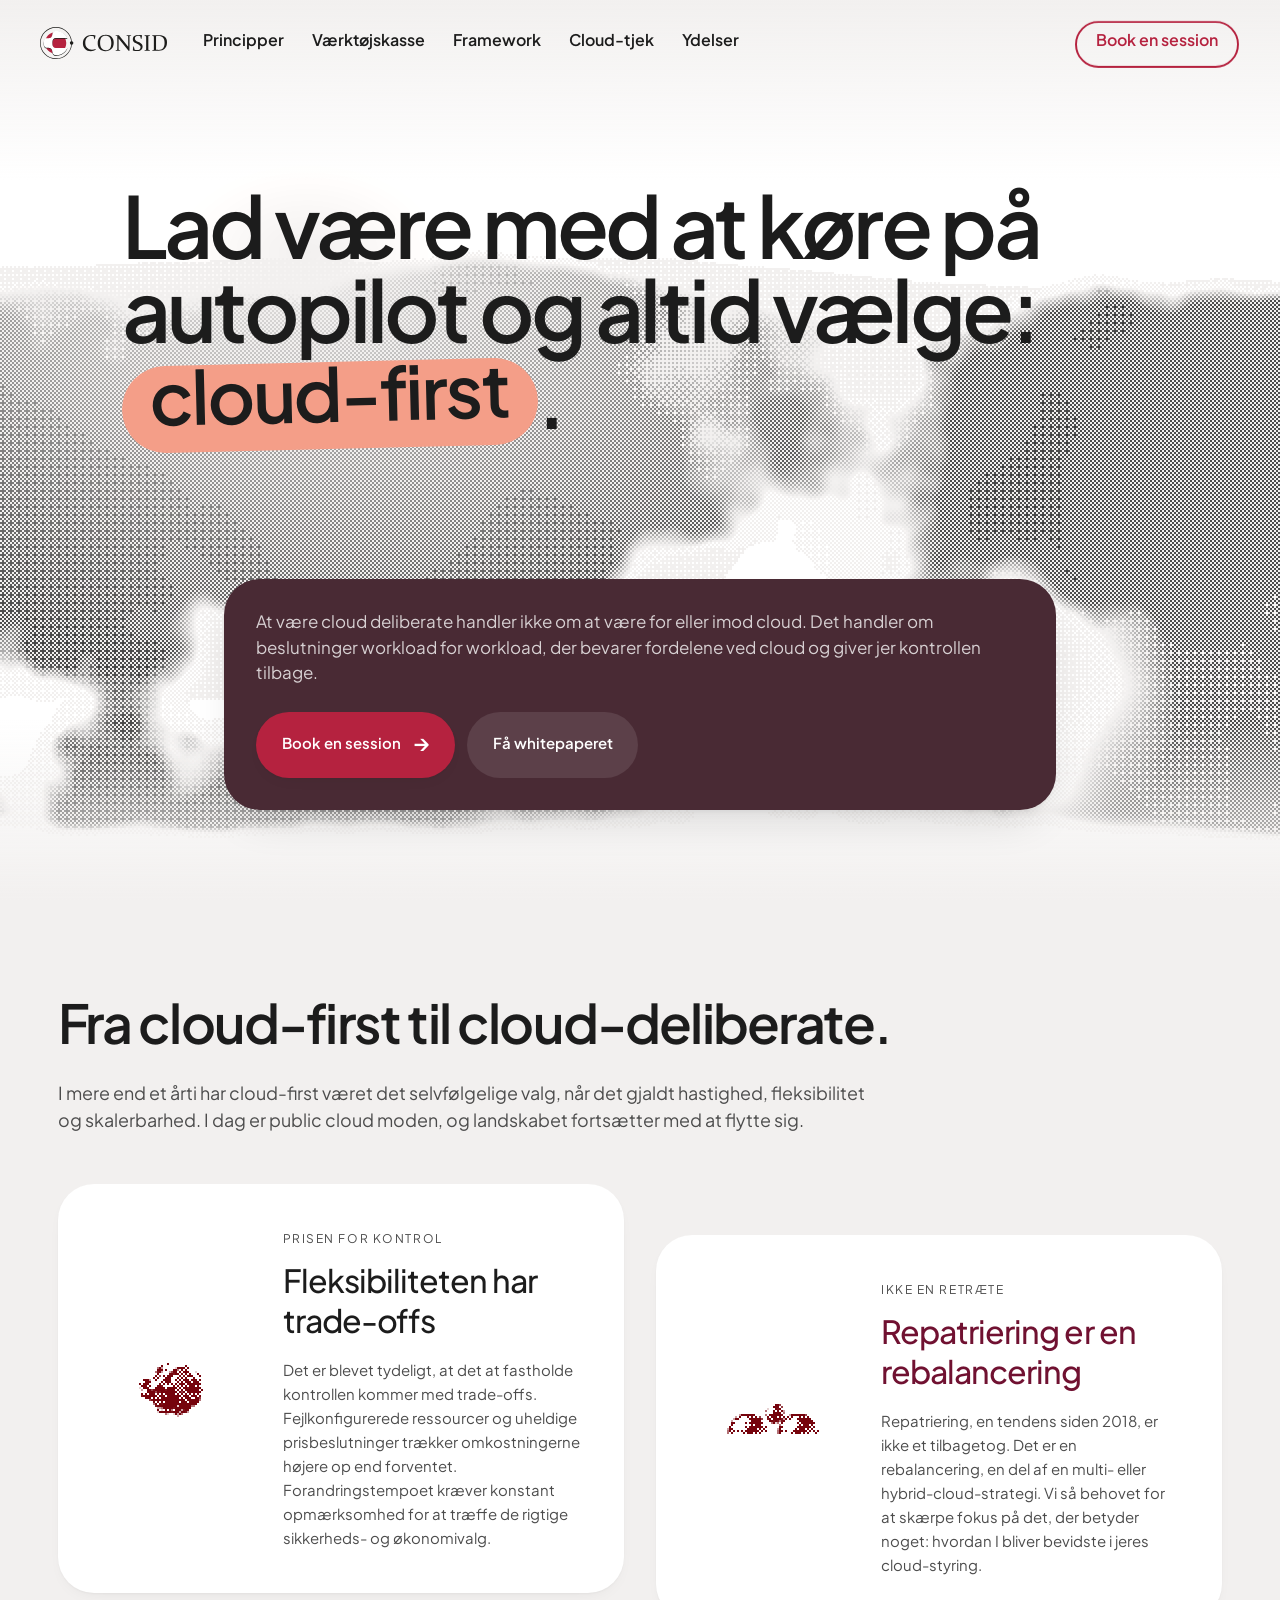
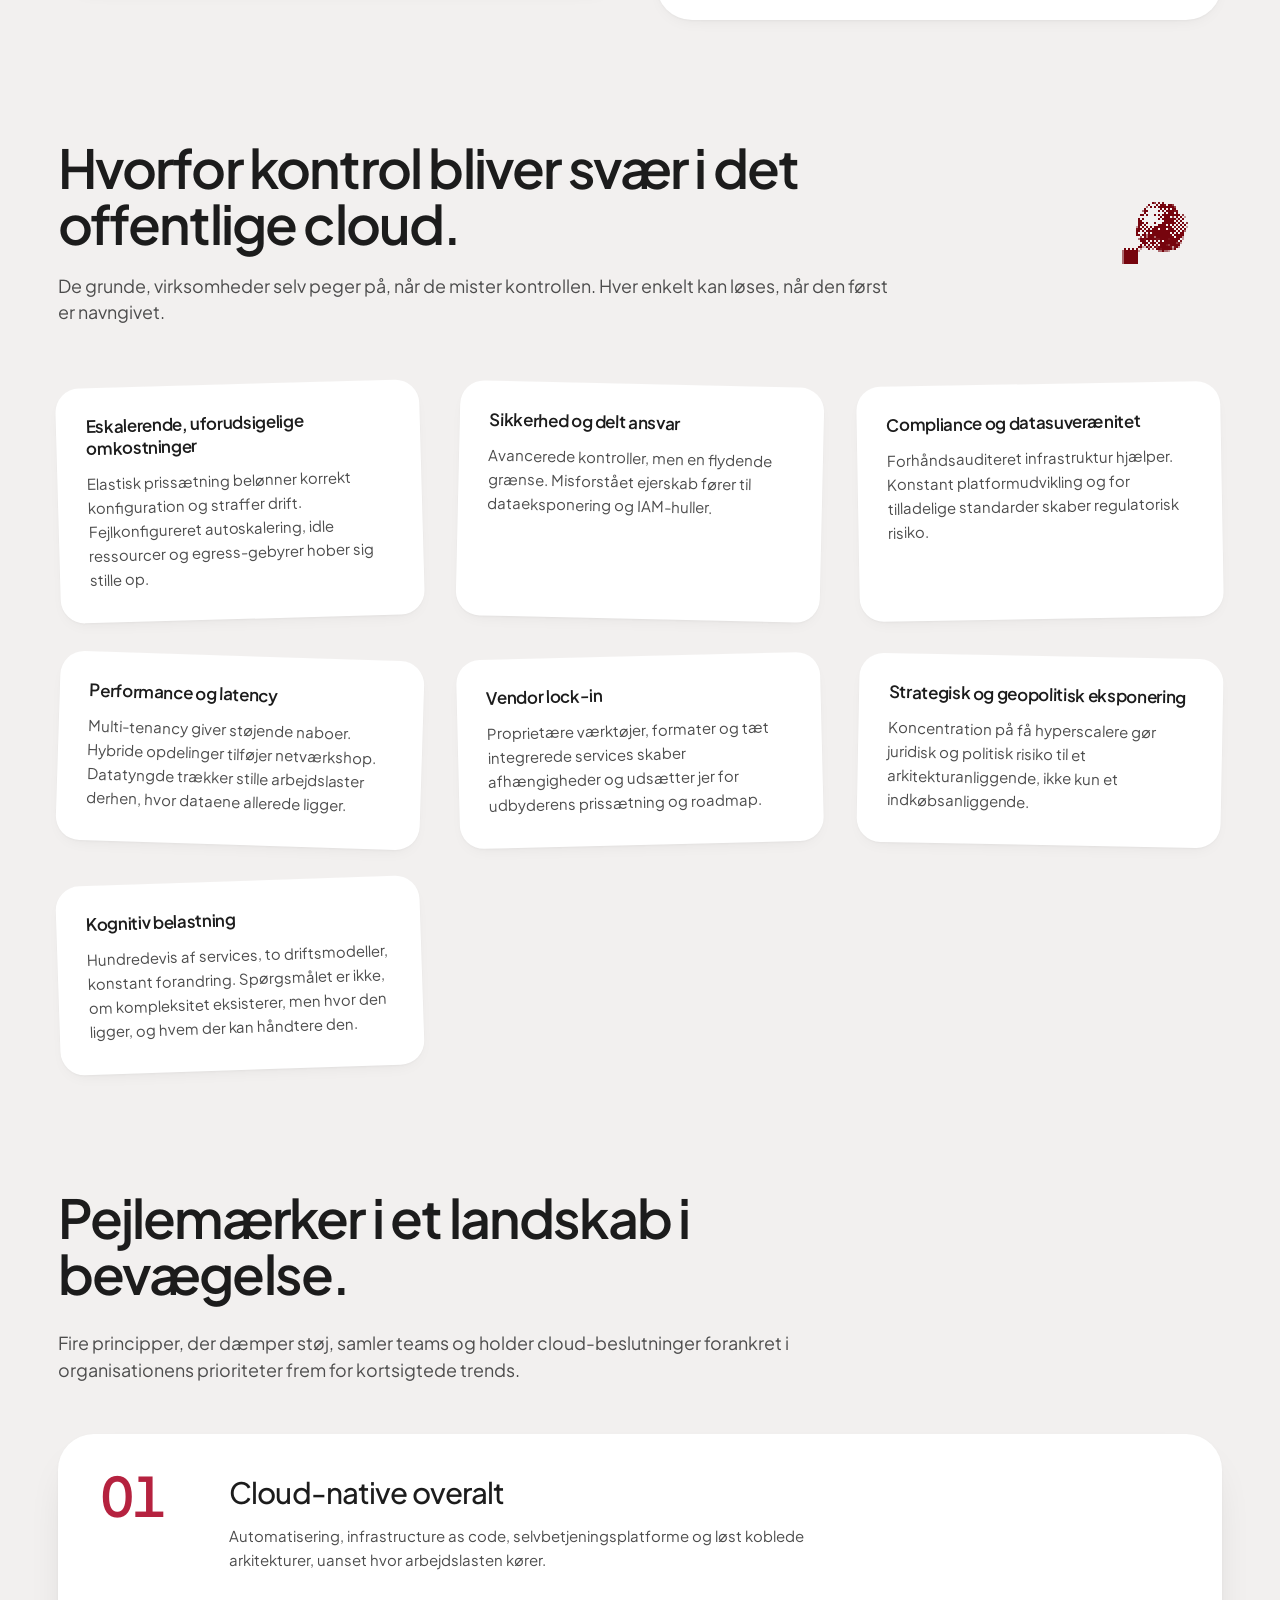
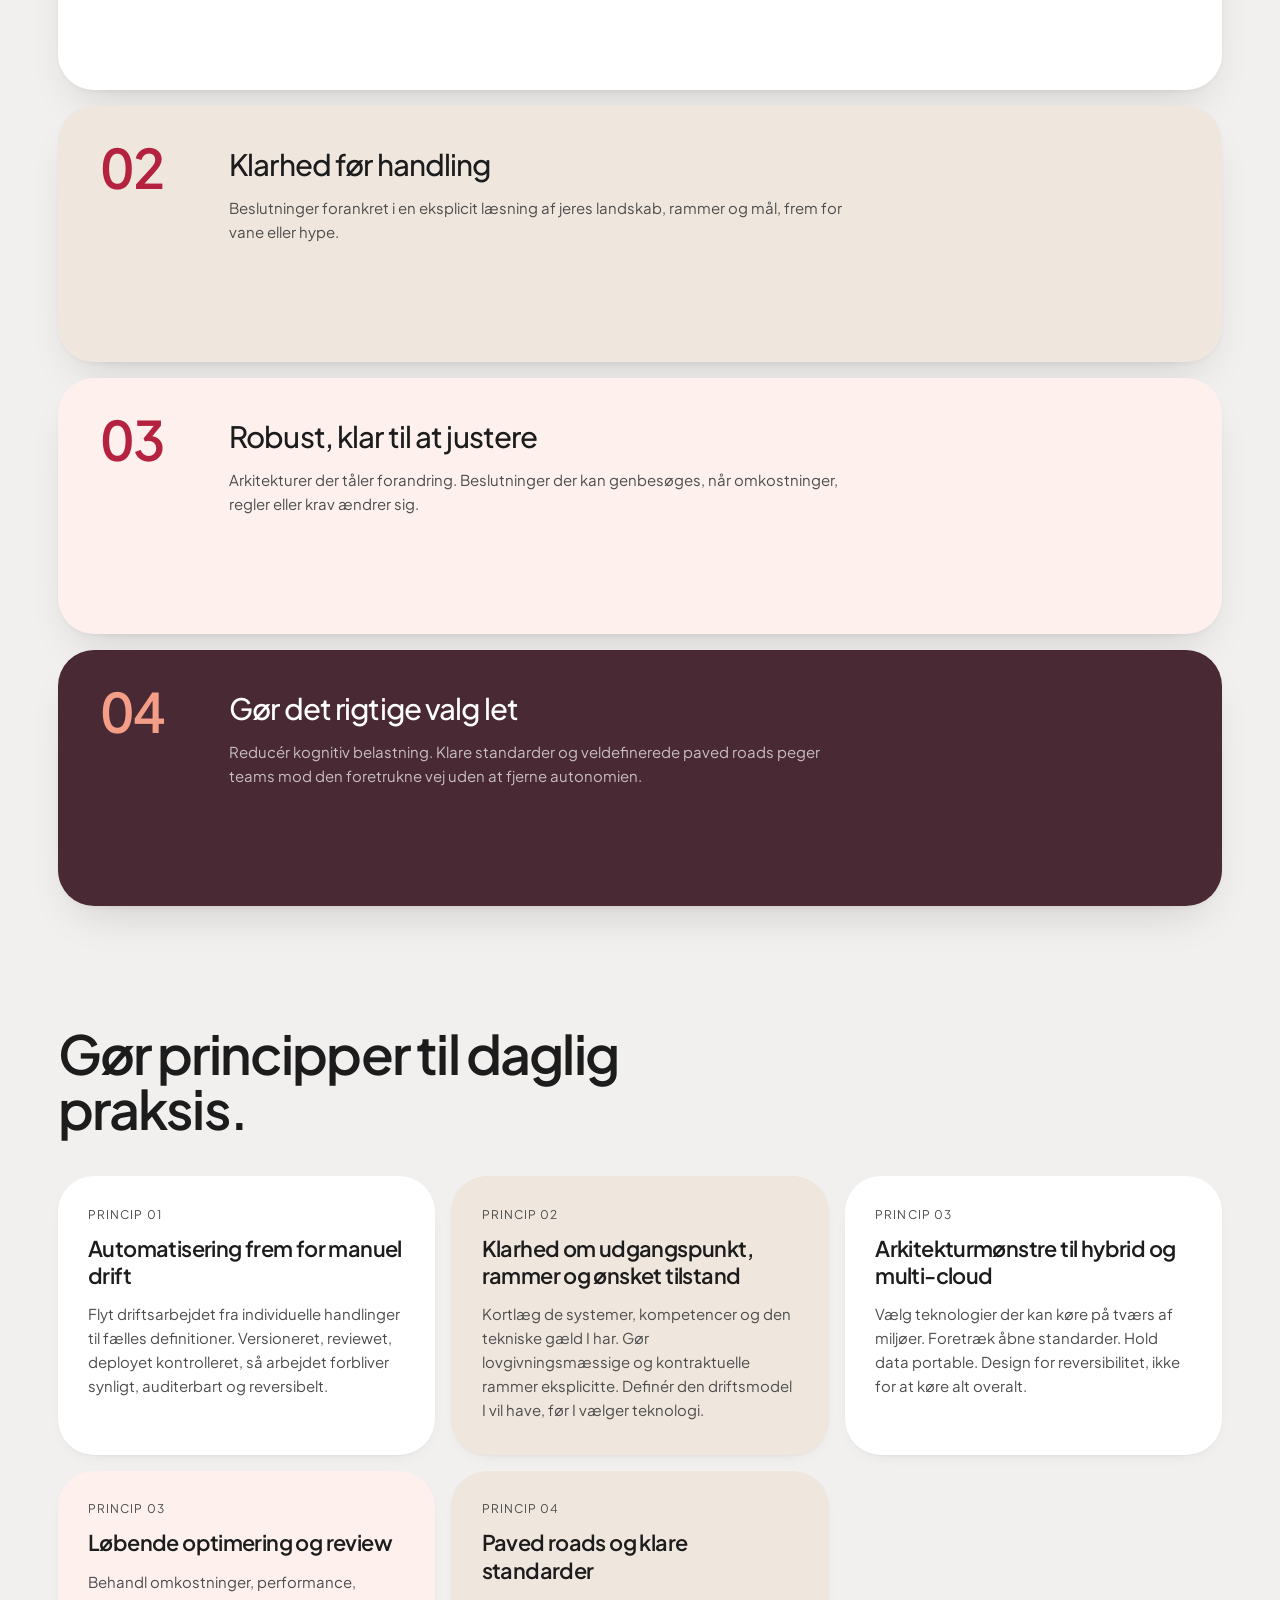
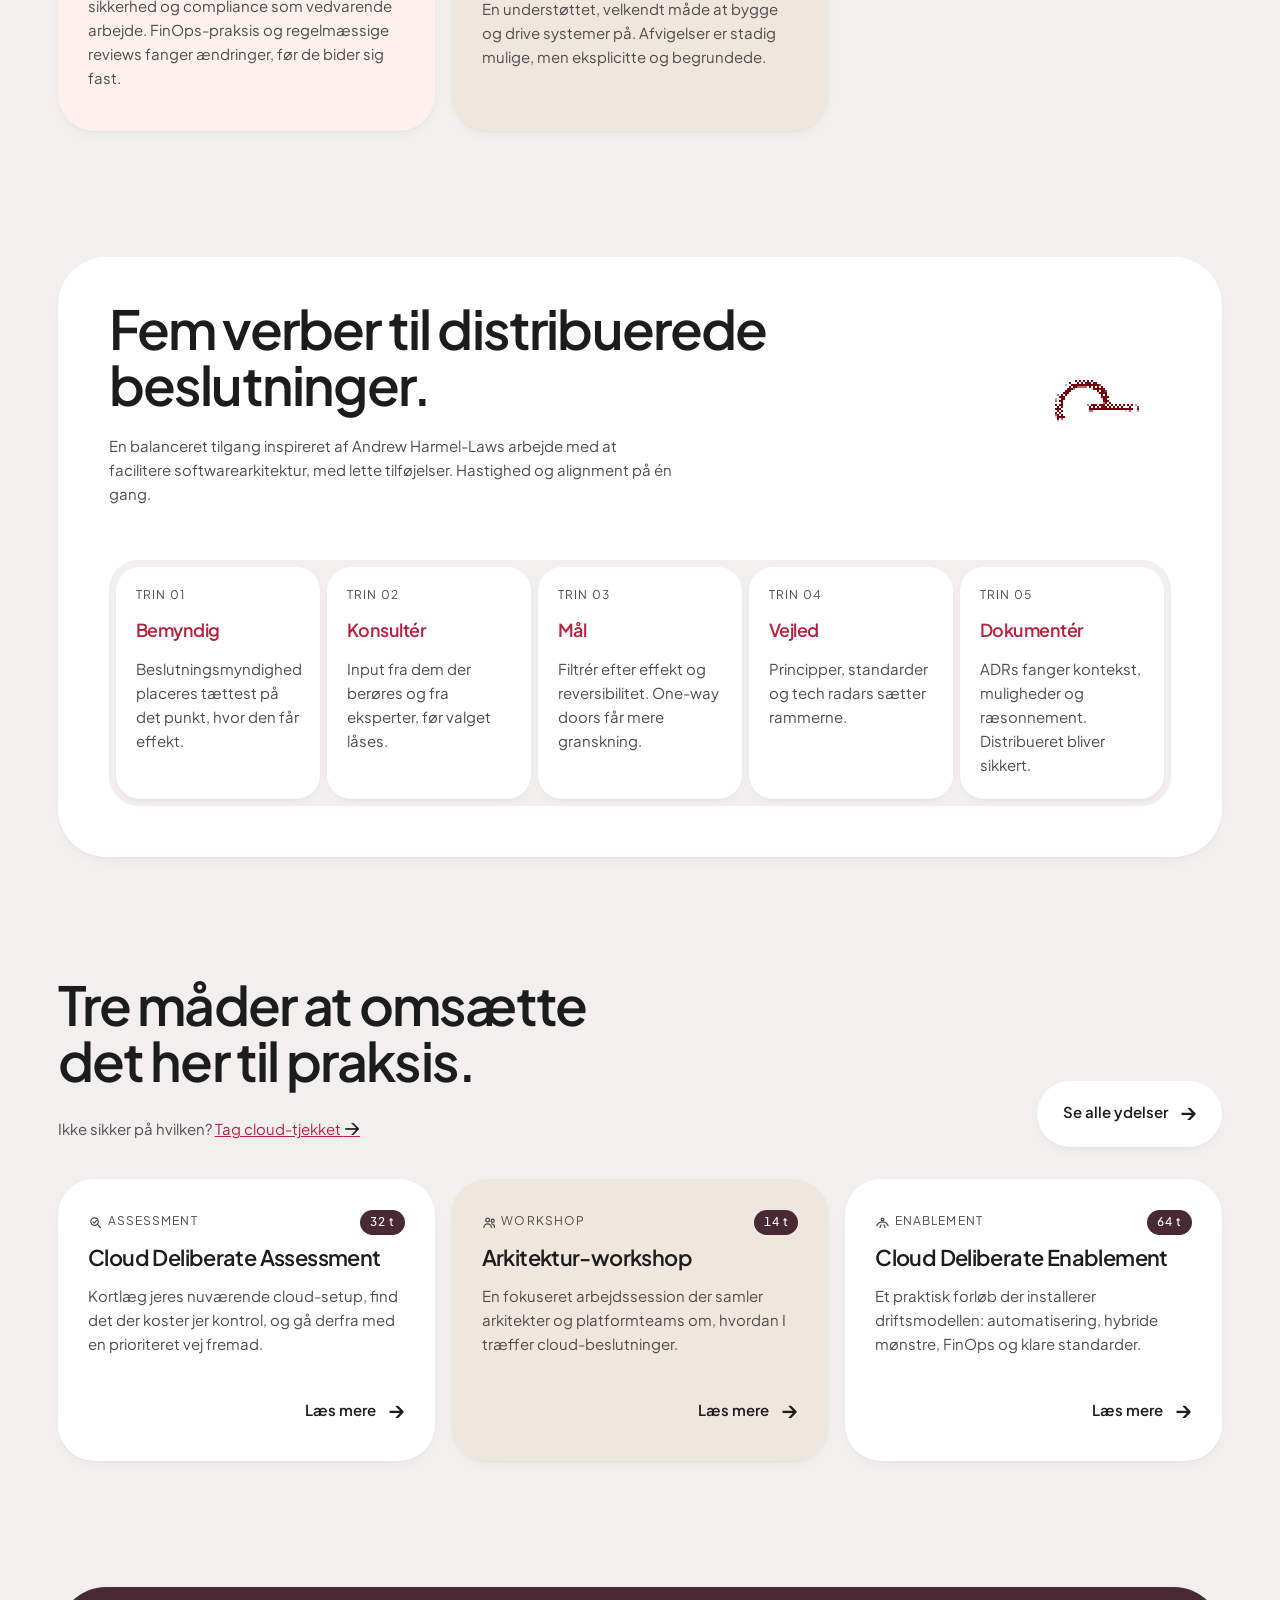
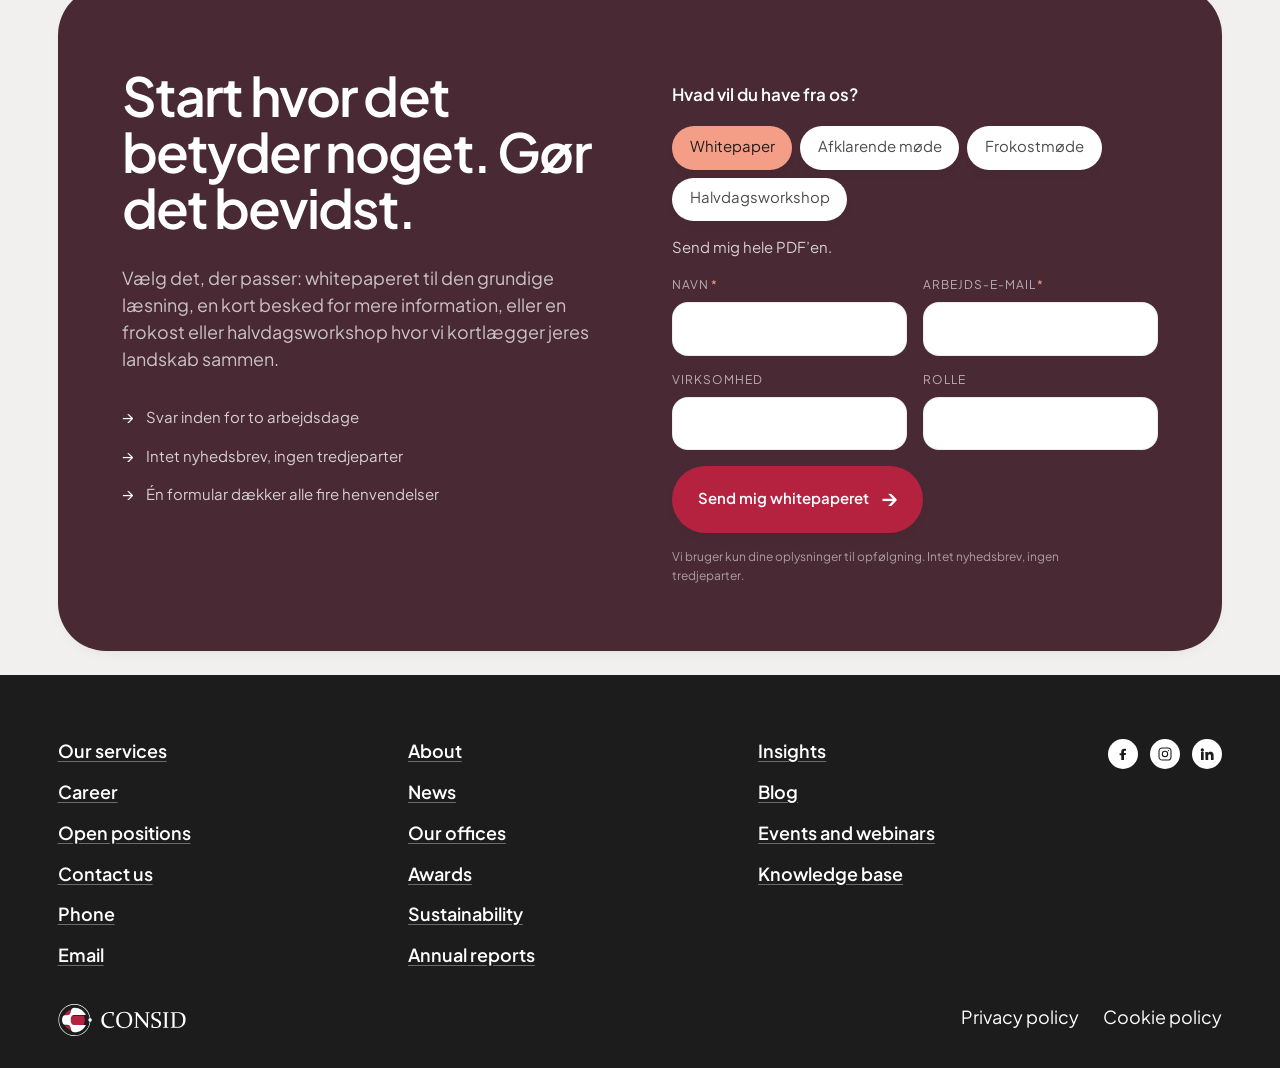
==== commit 79107cda: "Footer parity + mobile nav: logo only, CTA only Footer: matched agentic-futures exactly, the same wa" ====
--- a/index.html
+++ b/index.html
@@ -35,7 +35,7 @@
       <a class="nav__link" href="#vaerktoejskasse">Værktøjskasse</a>
       <a class="nav__link" href="#framework">Framework</a>
       <a class="nav__link" href="cloud-tjek/">Cloud-tjek</a>
-      <a class="nav__link nav__link--stay" href="ydelser/">Ydelser</a>
+      <a class="nav__link" href="ydelser/">Ydelser</a>
       <a class="nav__cta" href="#kontakt" data-ask="moede">Book en session</a>
     </div>
   </div>
@@ -342,7 +342,7 @@
       </div>
     </div>
     <div class="footer__bottom">
-      <img class="footer__logo" src="assets/consid-logo-white.svg" alt="Consid" width="112" height="28">
+      <img class="footer__logo" src="assets/consid-logo-white.svg" alt="Consid" width="128" height="32">
       <div class="footer__legal">
         <a href="https://www.consid.com/legal/privacy-policy/" target="_blank" rel="noopener">Privacy policy</a>
         <a href="https://www.consid.com/legal/cookie-policy/" target="_blank" rel="noopener">Cookie policy</a>
--- a/assets/site.css
+++ b/assets/site.css
@@ -274,13 +274,10 @@
   stroke-dashoffset:var(--button-animation-offset);
 }
 @media (prefers-reduced-motion:reduce){.nav__cta .cta-outline{transition:none}}
-/* Below 900px the section anchors go, but Ydelser stays: it is the only
-   real destination on the site, and without it a phone visitor can only
-   reach the offerings by scrolling to the footer. Otherwise identical to
-   agentic-futures' own single nav breakpoint — no extra narrow-viewport
-   tightening here anymore, to keep the two navs pixel-for-pixel the same
-   at every width both sites actually support. */
-@media (max-width:900px){.nav__links .nav__link:not(.nav__link--stay){display:none}}
+/* Below 900px only the logo and CTA stay — same single breakpoint as
+   agentic-futures, and now the same rule too: every .nav__link goes,
+   with no exception. */
+@media (max-width:900px){.nav__links .nav__link{display:none}}
 
 /* CARD system -------------------------------------------- */
 /* No horizontal rail here: three offerings and no article archive means
@@ -361,7 +358,7 @@
 .footer{background:var(--consid-dark);color:#fff;font-family:var(--font-body);
   padding-top:var(--s-8);padding-bottom:var(--s-6)}
 .footer__grid{display:flex;flex-wrap:wrap;gap:var(--s-6) var(--s-5)}
-.footer__col{display:flex;flex-direction:column;gap:var(--s-3);flex:1 1 200px;min-width:0}
+.footer__col{display:flex;flex-direction:column;gap:var(--s-3);flex:1 1 200px}
 .footer__col a{color:#fff;font-size:1.125rem;font-weight:600;text-decoration:underline;
   text-underline-offset:.15em;text-decoration-color:rgba(255,255,255,.35);
   transition:text-decoration-color var(--d-fast) var(--ease-out)}
@@ -373,12 +370,11 @@
 .footer__social svg{width:16px;height:16px}
 .footer__bottom{margin-top:var(--s-6);
   display:flex;flex-wrap:wrap;gap:var(--s-4);align-items:center;justify-content:space-between}
-.footer__logo{display:block;height:28px}
+.footer__logo{display:block;height:32px}
 .footer__logo img{height:100%;width:auto;display:block}
 .footer__legal{display:flex;flex-wrap:wrap;gap:var(--s-5);align-items:center;font-size:1.125rem;color:#fff}
 .footer__legal a{color:#fff;text-decoration:none;transition:opacity var(--d-fast) var(--ease-out)}
 .footer__legal a:hover{opacity:.7}
-@media (max-width:640px){.footer__social{margin-left:0;flex:1 1 100%}}
 
 /* REVEAL --------------------------------------------------- */
 /* Transition lives on .is-in, not on .reveal — so the hidden state is
